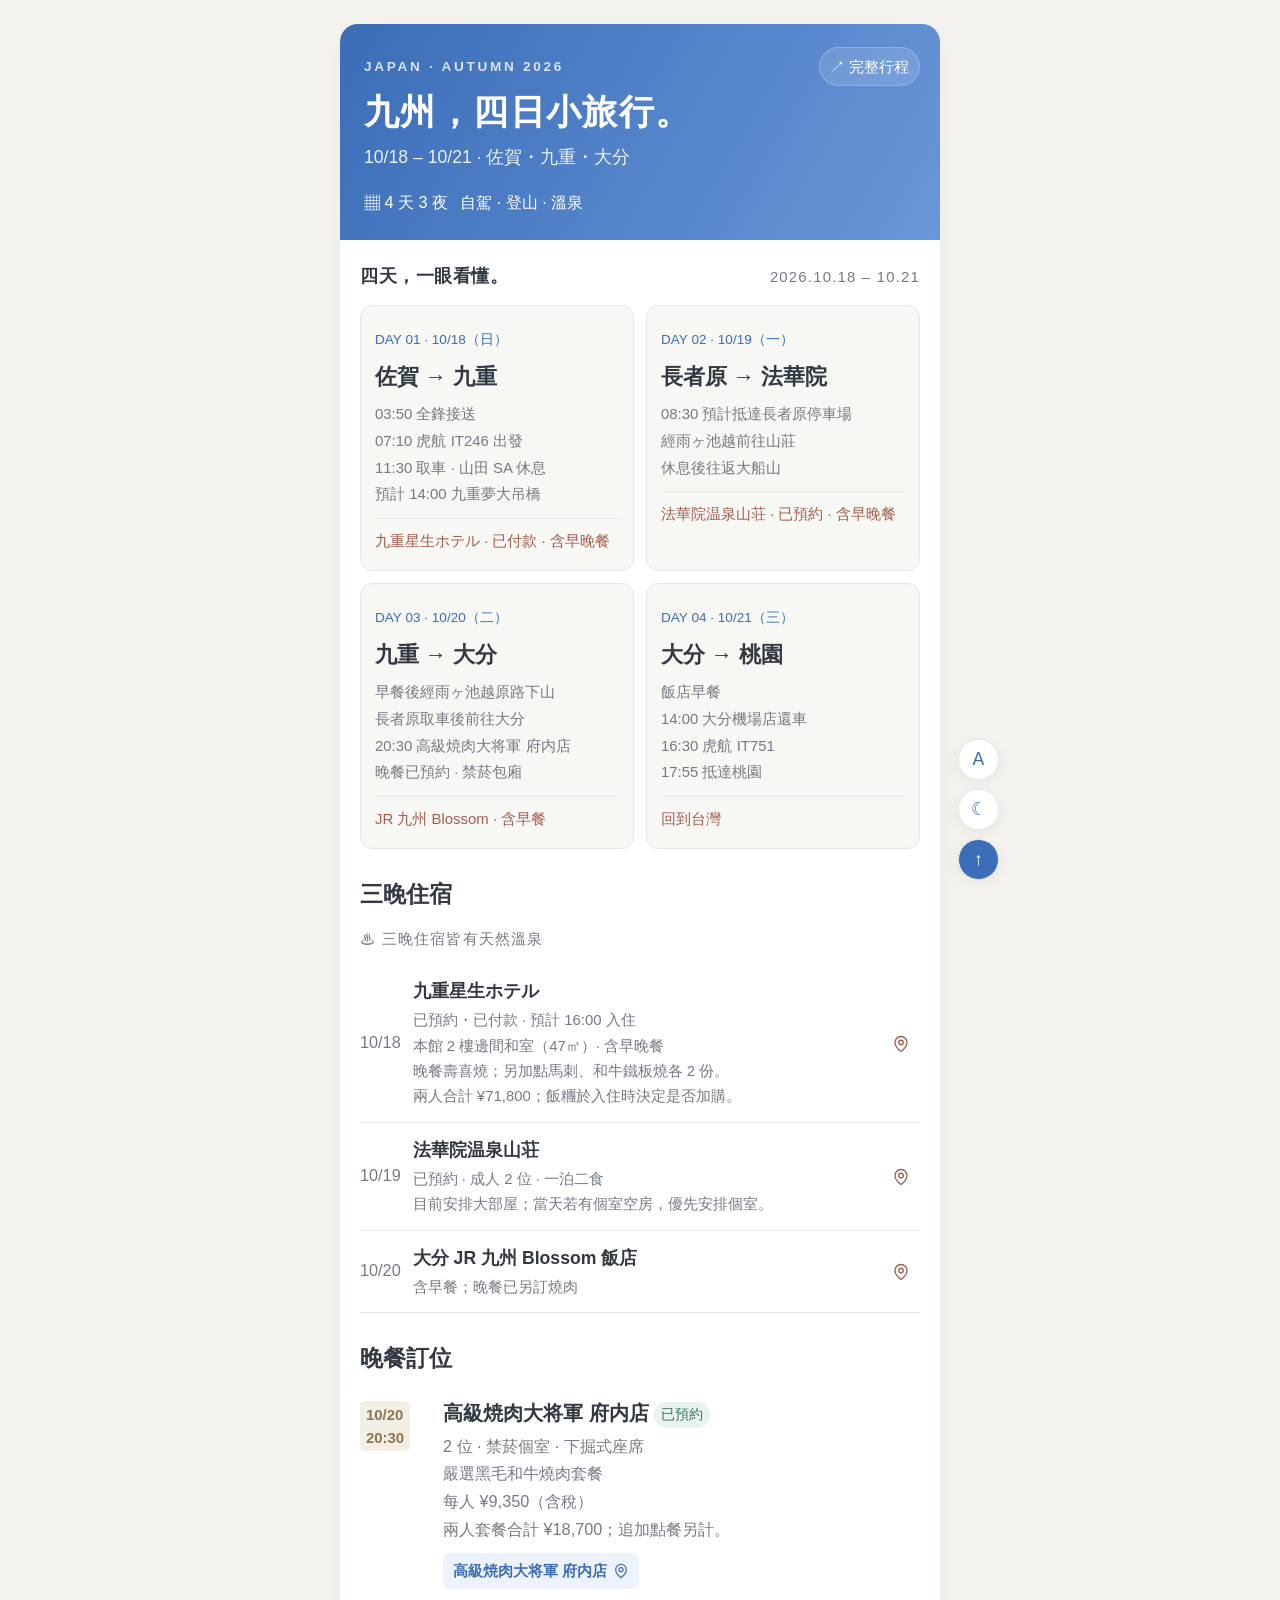
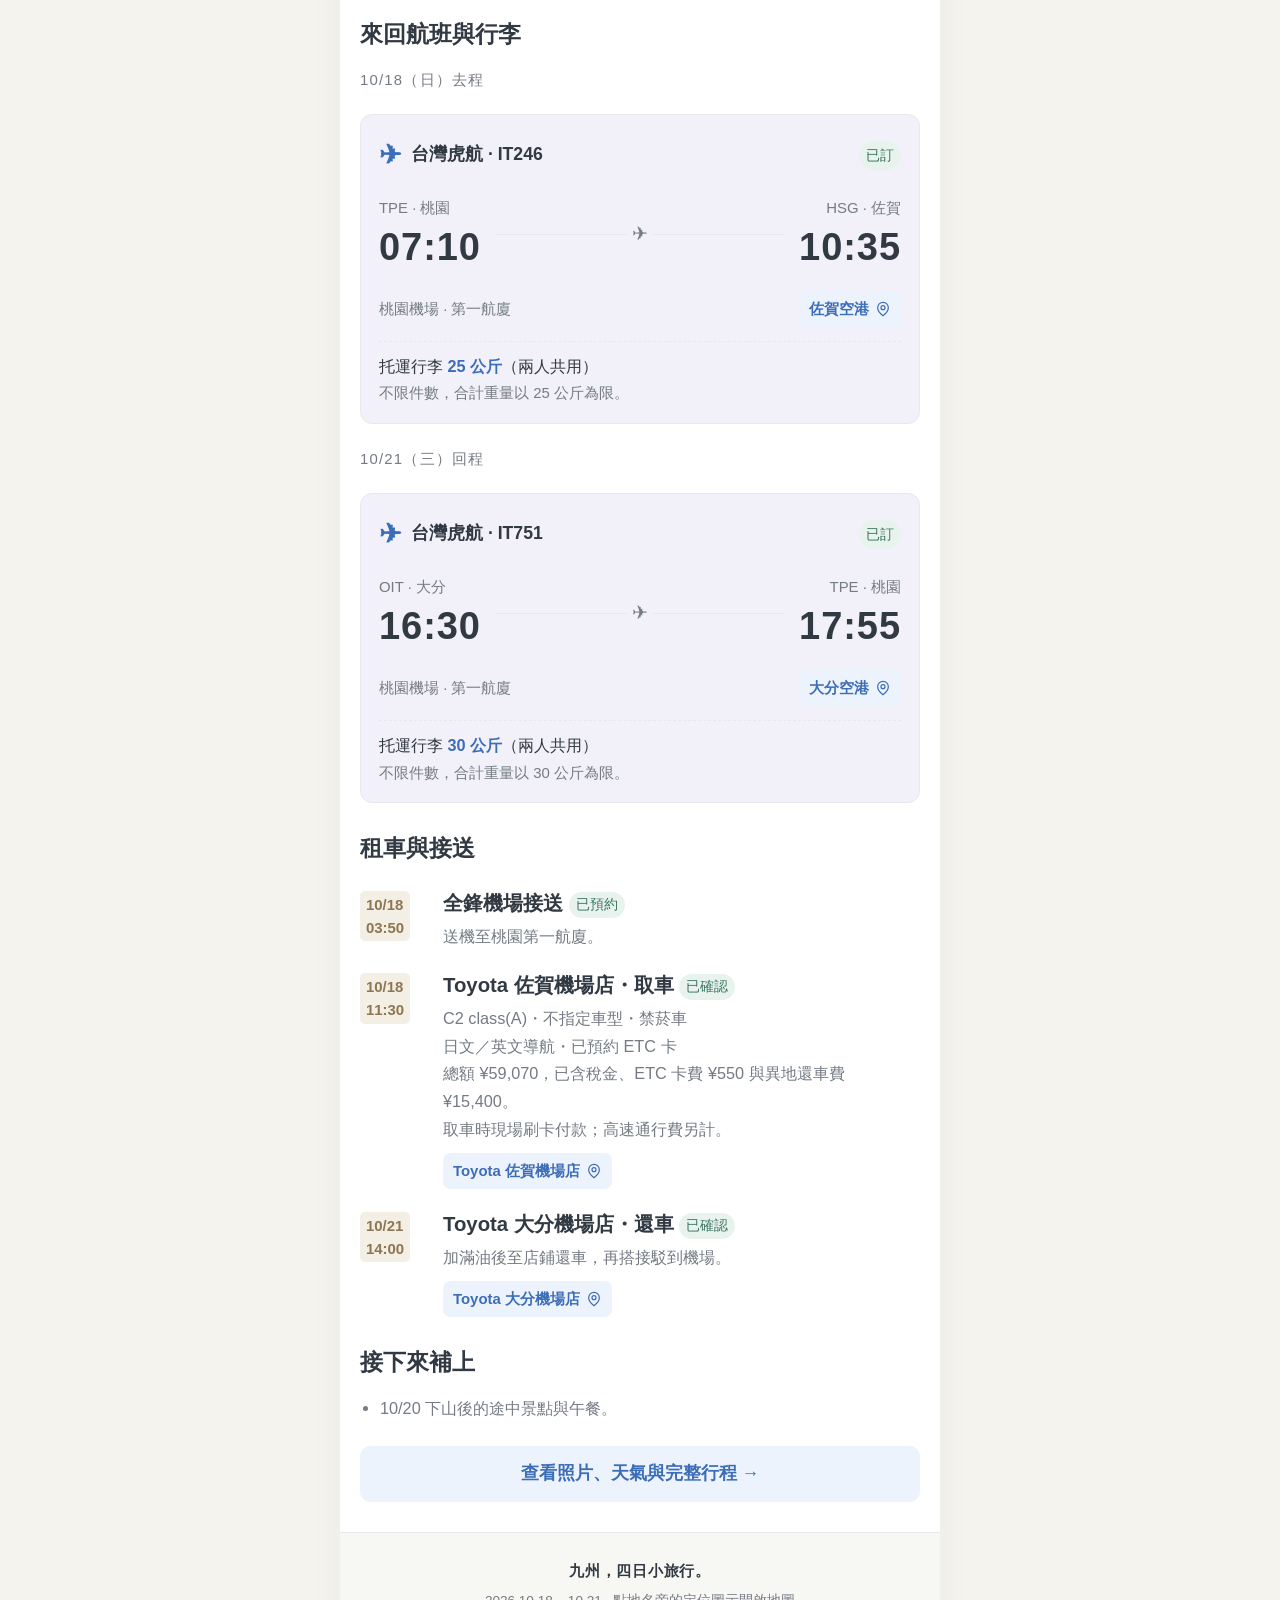
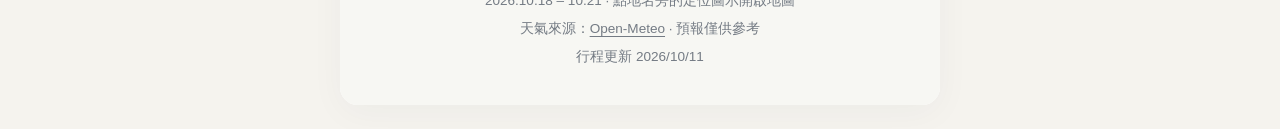
==== summary.html @ 0d5a957a "依 Toyota 預約確認信更新導航、含稅總額及付款資訊" ====
<!doctype html><html lang="zh-Hant"><head><meta charset="utf-8"><meta name="viewport" content="width=device-width,initial-scale=1"><meta name="theme-color" content="#3b6db8"><meta name="description" content="2026 年 10 月 18 至 21 日九州四日行程：佐賀、九重、大分。航班、租車、住宿、照片與每日天氣。"><title>九州四日旅 · 簡易行程表</title><script>try{var t=localStorage.getItem('trip-2026-10-theme');document.documentElement.dataset.theme=t==='dark'?'dark':'light';var s=localStorage.getItem('trip-2026-10-scale');if(['1','1.12','1.24'].includes(s)){document.documentElement.dataset.scale=s;document.documentElement.style.setProperty('--scale',s);}}catch(e){}</script><link rel="stylesheet" href="styles.css?v=20261011-weather-row"></head><body id="top"><div class="container"><header class="hero"><span class="eyebrow">JAPAN · AUTUMN 2026</span><a class="view-link" href="index.html">↗ 完整行程</a><h1>九州，四日小旅行。</h1><p>10/18 – 10/21 · 佐賀・九重・大分</p><div class="hero-meta"><span>▦ 4 天 3 夜</span><span>自駕 · 登山 · 溫泉</span></div></header><main class="summary-content"><div class="section-caption"><strong>四天，一眼看懂。</strong><span>2026.10.18 – 10.21</span></div><div class="summary-grid"><a class="summary-card" href="index.html#day1"><small>DAY 01 · 10/18（日）</small><h2>佐賀 → 九重</h2><p>03:50 全鋒接送<br>07:10 虎航 IT246 出發<br>11:30 取車 · 山田 SA 休息<br>預計 14:00 九重夢大吊橋</p><div class="summary-stay">九重星生ホテル · 已付款 · 含早晚餐</div></a><a class="summary-card" href="index.html#day2"><small>DAY 02 · 10/19（一）</small><h2>長者原 → 法華院</h2><p>08:30 預計抵達長者原停車場<br>經雨ヶ池越前往山莊<br>休息後往返大船山</p><div class="summary-stay">法華院温泉山荘 · 已預約 · 含早晚餐</div></a><a class="summary-card" href="index.html#day3"><small>DAY 03 · 10/20（二）</small><h2>九重 → 大分</h2><p>早餐後經雨ヶ池越原路下山<br>長者原取車後前往大分<br>20:30 高級焼肉大将軍 府内店<br>晚餐已預約 · 禁菸包廂</p><div class="summary-stay">JR 九州 Blossom · 含早餐</div></a><a class="summary-card" href="index.html#day4"><small>DAY 04 · 10/21（三）</small><h2>大分 → 桃園</h2><p>飯店早餐<br>14:00 大分機場店還車<br>16:30 虎航 IT751<br>17:55 抵達桃園</p><div class="summary-stay">回到台灣</div></a></div><h2 class="summary-title">三晚住宿</h2><p class="section-caption">♨ 三晚住宿皆有天然溫泉</p><div class="stay-row"><span class="date">10/18</span><div><h3>九重星生ホテル</h3><p>已預約・已付款 · 預計 16:00 入住<br>本館 2 樓邊間和室（47㎡）· 含早晚餐<br>晚餐壽喜燒；另加點馬刺、和牛鐵板燒各 2 份。<br>兩人合計 ¥71,800；飯糰於入住時決定是否加購。</p></div><a class="stay-pin" href="https://www.google.com/maps/search/?api=1&amp;query=%E4%B9%9D%E9%87%8D%E6%98%9F%E7%94%9F%E3%83%9B%E3%83%86%E3%83%AB%20%E5%A4%A7%E5%88%86%E7%9C%8C%E7%8E%96%E7%8F%A0%E9%83%A1%E4%B9%9D%E9%87%8D%E7%94%BA%E7%94%B0%E9%87%8E230" target="_blank" rel="noopener noreferrer"><span class="sr-only">九重星生ホテル</span><svg viewBox="0 0 24 24" fill="none" stroke="currentColor" stroke-width="1.8" aria-hidden="true"><path d="M20 10c0 6-8 12-8 12S4 16 4 10a8 8 0 1 1 16 0Z"/><circle cx="12" cy="10" r="3"/></svg></a></div><div class="stay-row"><span class="date">10/19</span><div><h3>法華院温泉山荘</h3><p>已預約 · 成人 2 位 · 一泊二食<br>目前安排大部屋；當天若有個室空房，優先安排個室。</p></div><a class="stay-pin" href="https://maps.app.goo.gl/927fi7xS3Q4PLwQB8" target="_blank" rel="noopener noreferrer"><span class="sr-only">法華院温泉山荘</span><svg viewBox="0 0 24 24" fill="none" stroke="currentColor" stroke-width="1.8" aria-hidden="true"><path d="M20 10c0 6-8 12-8 12S4 16 4 10a8 8 0 1 1 16 0Z"/><circle cx="12" cy="10" r="3"/></svg></a></div><div class="stay-row"><span class="date">10/20</span><div><h3>大分 JR 九州 Blossom 飯店</h3><p>含早餐；晚餐已另訂燒肉</p></div><a class="stay-pin" href="https://maps.app.goo.gl/UFtnb4A1TBKKUvmF8" target="_blank" rel="noopener noreferrer"><span class="sr-only">大分 JR 九州 Blossom 飯店</span><svg viewBox="0 0 24 24" fill="none" stroke="currentColor" stroke-width="1.8" aria-hidden="true"><path d="M20 10c0 6-8 12-8 12S4 16 4 10a8 8 0 1 1 16 0Z"/><circle cx="12" cy="10" r="3"/></svg></a></div><h2 class="summary-title">晚餐訂位</h2><div class="spot"><div class="spot-time"><b>10/20<br>20:30</b></div><div class="spot-body"><h3>高級焼肉大将軍 府内店 <span class="status">已預約</span></h3><p>2 位 · 禁菸個室 · 下掘式座席<br>嚴選黑毛和牛燒肉套餐<br>每人 ¥9,350（含稅）<br>兩人套餐合計 ¥18,700；追加點餐另計。</p><div class="links"><a class="map-link" href="https://maps.app.goo.gl/1KdUAj6tiWsqk8AYA" target="_blank" rel="noopener noreferrer">高級焼肉大将軍 府内店<svg viewBox="0 0 24 24" fill="none" stroke="currentColor" stroke-width="1.8" aria-hidden="true"><path d="M20 10c0 6-8 12-8 12S4 16 4 10a8 8 0 1 1 16 0Z"/><circle cx="12" cy="10" r="3"/></svg></a></div></div></div><h2 class="summary-title">來回航班與行李</h2><p class="section-caption">10/18（日）去程</p><article class="flight-card" aria-label="去程航班 IT246"><div class="flight-head"><span class="plane" aria-hidden="true">✈</span><span>台灣虎航 · IT246</span><span class="status">已訂</span></div><div class="flight-route"><div class="flight-end"><small>TPE · 桃園</small><strong>07:10</strong></div><span class="flight-arrow" aria-hidden="true">✈</span><div class="flight-end"><small>HSG · 佐賀</small><strong>10:35</strong></div></div><div class="flight-foot"><span>桃園機場 · 第一航廈</span><a class="map-link" href="https://www.google.com/maps/search/?api=1&amp;query=%E4%BD%90%E8%B3%80%E7%A9%BA%E6%B8%AF" target="_blank" rel="noopener noreferrer">佐賀空港<svg viewBox="0 0 24 24" fill="none" stroke="currentColor" stroke-width="1.8" aria-hidden="true"><path d="M20 10c0 6-8 12-8 12S4 16 4 10a8 8 0 1 1 16 0Z"/><circle cx="12" cy="10" r="3"/></svg></a></div><div class="baggage">托運行李 <strong>25 公斤</strong>（兩人共用）<small>不限件數，合計重量以 25 公斤為限。</small></div></article><p class="section-caption">10/21（三）回程</p><article class="flight-card" aria-label="回程航班 IT751"><div class="flight-head"><span class="plane" aria-hidden="true">✈</span><span>台灣虎航 · IT751</span><span class="status">已訂</span></div><div class="flight-route"><div class="flight-end"><small>OIT · 大分</small><strong>16:30</strong></div><span class="flight-arrow" aria-hidden="true">✈</span><div class="flight-end"><small>TPE · 桃園</small><strong>17:55</strong></div></div><div class="flight-foot"><span>桃園機場 · 第一航廈</span><a class="map-link" href="https://www.google.com/maps/search/?api=1&amp;query=%E5%A4%A7%E5%88%86%E7%A9%BA%E6%B8%AF" target="_blank" rel="noopener noreferrer">大分空港<svg viewBox="0 0 24 24" fill="none" stroke="currentColor" stroke-width="1.8" aria-hidden="true"><path d="M20 10c0 6-8 12-8 12S4 16 4 10a8 8 0 1 1 16 0Z"/><circle cx="12" cy="10" r="3"/></svg></a></div><div class="baggage">托運行李 <strong>30 公斤</strong>（兩人共用）<small>不限件數，合計重量以 30 公斤為限。</small></div></article><h2 class="summary-title">租車與接送</h2><div class="spot"><div class="spot-time"><b>10/18<br>03:50</b></div><div class="spot-body"><h3>全鋒機場接送 <span class="status">已預約</span></h3><p>送機至桃園第一航廈。</p></div></div><div class="spot"><div class="spot-time"><b>10/18<br>11:30</b></div><div class="spot-body"><h3>Toyota 佐賀機場店・取車 <span class="status">已確認</span></h3><p>C2 class(A)・不指定車型・禁菸車<br>日文／英文導航・已預約 ETC 卡<br>總額 ¥59,070，已含稅金、ETC 卡費 ¥550 與異地還車費 ¥15,400。<br>取車時現場刷卡付款；高速通行費另計。</p><div class="links"><a class="map-link" href="https://www.google.com/maps/search/?api=1&amp;query=%E3%83%88%E3%83%A8%E3%82%BF%E3%83%AC%E3%83%B3%E3%82%BF%E3%82%AB%E3%83%BC%20%E4%BD%90%E8%B3%80%E7%A9%BA%E6%B8%AF%E5%BA%97%20%E4%BD%90%E8%B3%80%E5%B8%82%E5%B7%9D%E5%89%AF%E7%94%BA%E5%A4%A7%E5%AD%97%E7%8A%AC%E4%BA%95%E9%81%939476-187" target="_blank" rel="noopener noreferrer">Toyota 佐賀機場店<svg viewBox="0 0 24 24" fill="none" stroke="currentColor" stroke-width="1.8" aria-hidden="true"><path d="M20 10c0 6-8 12-8 12S4 16 4 10a8 8 0 1 1 16 0Z"/><circle cx="12" cy="10" r="3"/></svg></a></div></div></div><div class="spot"><div class="spot-time"><b>10/21<br>14:00</b></div><div class="spot-body"><h3>Toyota 大分機場店・還車 <span class="status">已確認</span></h3><p>加滿油後至店鋪還車，再搭接駁到機場。</p><div class="links"><a class="map-link" href="https://www.google.com/maps/search/?api=1&amp;query=%E3%83%88%E3%83%A8%E3%82%BF%E3%83%AC%E3%83%B3%E3%82%BF%E3%82%AB%E3%83%BC%20%E5%A4%A7%E5%88%86%E7%A9%BA%E6%B8%AF%E5%BA%97%20%E5%9B%BD%E6%9D%B1%E5%B8%82%E5%AE%89%E5%B2%90%E7%94%BA%E4%B8%8B%E5%8E%9F684-1" target="_blank" rel="noopener noreferrer">Toyota 大分機場店<svg viewBox="0 0 24 24" fill="none" stroke="currentColor" stroke-width="1.8" aria-hidden="true"><path d="M20 10c0 6-8 12-8 12S4 16 4 10a8 8 0 1 1 16 0Z"/><circle cx="12" cy="10" r="3"/></svg></a></div></div></div><h2 class="summary-title">接下來補上</h2><ul class="checklist"><li>10/20 下山後的途中景點與午餐。</li></ul><a class="summary-jump" href="index.html">查看照片、天氣與完整行程 →</a></main><footer class="footer"><b>九州，四日小旅行。</b><p>2026.10.18 – 10.21 · 點地名旁的定位圖示開啟地圖</p><p>天氣來源：<a href="https://open-meteo.com/" target="_blank" rel="noopener noreferrer">Open-Meteo</a> · 預報僅供參考</p><p>行程更新 2026/10/11</p></footer></div><div class="float-tools" aria-label="閱讀工具"><button type="button" id="textToggle" aria-label="字體大小">A</button><button type="button" id="themeToggle" aria-label="切換深色模式">☾</button><a href="#top" aria-label="回到頂部">↑</a></div><script src="app.js?v=20261011-close-center" defer></script><script src="weather.js?v=20261010-3h" defer></script></body></html>
---- styles.css ----
:root{color-scheme:light;--page:#f5f3ee;--surface:#fff;--soft:#f7f7f3;--ink:#313943;--muted:#747b84;--line:#e7e8e7;--blue:#3b6db8;--blue-soft:#edf3fc;--salmon:#a35e50;--salmon-soft:#faf0eb;--green:#397363;--green-soft:#e9f3ee;--flight:#f2f1fa;--yellow:#fff8e8;--shadow:0 8px 35px #2436520a;--scale:1;font-size:21.71px}
:root[data-theme=dark]{color-scheme:dark;--page:#0f1419;--surface:#181e26;--soft:#1d2530;--ink:#e8e5de;--muted:#a0a8b3;--line:#303946;--blue:#91b7f0;--blue-soft:#243650;--salmon:#ebad9a;--salmon-soft:#3c2d2c;--green:#9bccb8;--green-soft:#233c35;--flight:#292a40;--yellow:#342e20;--shadow:none}
*{box-sizing:border-box}html{scroll-behavior:smooth;scroll-padding-top:100px}body{margin:0;background:var(--page);color:var(--ink);font-family:-apple-system,BlinkMacSystemFont,"Noto Sans TC","PingFang TC",sans-serif;font-size:calc(19px * var(--scale));line-height:1.7;-webkit-text-size-adjust:100%}button,select{font:inherit}button,a,select{-webkit-tap-highlight-color:transparent}button{cursor:pointer}a{color:var(--blue)}a:focus-visible,button:focus-visible,select:focus-visible,summary:focus-visible{outline:3px solid #e0a955;outline-offset:4px}button{color:inherit}img{display:block;max-width:100%}svg{width:18px;height:18px;flex-shrink:0;vertical-align:middle}h1,h2,h3,p,figure{margin:0}a{text-underline-offset:3px}.container{max-width:600px;margin:24px auto;background:var(--surface);border-radius:18px;overflow:clip;box-shadow:var(--shadow)}
.hero{padding:25px 24px 23px;background:linear-gradient(120deg,#3b6db8,#6997d8);color:white;position:relative}.eyebrow{font-size:13.57px;letter-spacing:.2em;font-weight:700;opacity:.8}.hero h1{text-wrap:balance;font-size:35.28px;letter-spacing:.04em;line-height:1.35;margin:7px 0}.hero p{font-size:calc(17.64px * var(--scale));opacity:.9}.hero-meta{display:flex;align-items:center;gap:12px;margin-top:16px;font-size:16.28px}.hero-meta span{display:flex;gap:5px;align-items:center}.view-link{position:absolute;top:23px;right:20px;display:inline-flex;align-items:center;gap:4px;text-decoration:none;color:white;background:#ffffff22;border:1px solid #ffffff30;border-radius:25px;padding:6px 10px;font-size:14.93px}.view-link:hover{background:#ffffff38}
.calendar{padding:20px 20px 17px}.section-caption{display:flex;align-items:center;justify-content:space-between;gap:10px;font-size:14.93px;letter-spacing:.08em;color:var(--muted);margin-bottom:13px}.section-caption strong{color:var(--ink);font-size:17.64px;letter-spacing:.03em}.week,.calendar-grid{display:grid;grid-template-columns:repeat(7,minmax(0,1fr));gap:5px}.week span{text-align:center;font-size:14.93px;color:var(--muted);padding-bottom:7px}.week span:first-child{color:var(--salmon)}.cal-day{display:flex;flex-direction:column;justify-content:center;align-items:center;border-radius:9px;min-height:70px;color:white;text-decoration:none;line-height:1.4;position:relative}.cal-day b{font-size:28.5px}.cal-day small{font-size:13.57px;font-weight:500}.cal-day:nth-child(1){background:linear-gradient(135deg,#5689c6 50%,#658874 50%)}.cal-day:nth-child(2){background:#658874}.cal-day:nth-child(3){background:linear-gradient(135deg,#658874 50%,#ac7a67 50%)}.cal-day:nth-child(4){background:linear-gradient(135deg,#ac7a67 50%,#5689c6 50%)}.cal-empty{display:grid;place-items:center;background:var(--soft);border-radius:9px;color:var(--muted);font-size:16.28px}.calendar-note{font-size:13.57px;color:var(--muted);margin-top:8px;text-align:right}
.route-overview{margin:0 20px 25px;padding:16px 17px;background:var(--soft);border:1px solid var(--line);border-radius:12px}.route-label{display:flex;justify-content:space-between;font-size:12.21px;letter-spacing:.15em;color:var(--muted);margin-bottom:11px}.route-stops{display:flex;justify-content:space-between;align-items:center;gap:5px}.route-stops div{text-align:center;flex:1}.route-stops b{display:block;font-size:17.64px}.route-stops small{font-size:13.57px;color:var(--muted)}.route-stops>span{color:var(--muted);font-size:16.28px}.day{padding:0 20px 26px;position:relative;border-top:1px solid var(--line)}.day-header{display:flex;align-items:center;gap:10px;padding:17px 0 15px;position:sticky;top:0;z-index:10;background:var(--surface);border-bottom:1px solid var(--line);margin-bottom:17px}.day-num{width:64px;min-height:55px;flex-shrink:0;border-radius:11px;background:var(--blue-soft);color:var(--blue);text-align:center;padding:6px 1px}.day-num strong{display:block;font-size:24.43px;line-height:1.25}.day-num small{font-size:14.93px}.day-title{flex:1;min-width:0}.day-title h2{font-size:calc(23.07px * var(--scale));line-height:1.4;letter-spacing:.02em}.day-title .sub{font-size:calc(14.93px * var(--scale));color:var(--muted);margin-top:2px}.d-tag{font-size:12.21px;letter-spacing:.08em;color:var(--blue);font-weight:700;margin-bottom:2px}.weather-mini{font-size:13.57px;color:var(--blue);border:1px solid var(--line);border-radius:9px;background:var(--soft);padding:6px 7px;text-align:center;max-width:106px;text-decoration:none;line-height:1.5;flex-shrink:0}.weather-mini span{display:block}.weather-mini strong{font-size:16.28px}.day-header.is-stuck{padding-block:9px;box-shadow:0 8px 12px -12px #0005}.day-header.is-stuck .sub{display:none}.day-header.is-stuck .day-num{min-height:44px;padding:3px 0}.day-header.is-stuck .day-num strong{font-size:21.71px}
.weather-details{border:1px solid var(--line);border-radius:11px;margin-bottom:22px;background:var(--soft);scroll-margin-top:100px}.weather-details summary{cursor:pointer;padding:10px 12px;font-size:14.93px;color:var(--muted);list-style:none;display:flex;justify-content:space-between;align-items:center}.weather-details summary::-webkit-details-marker{display:none}.weather-details summary:after{content:'＋';font-size:19px}.weather-details[open] summary:after{content:'−'}.weather-panel{padding:0 12px 12px}.weather-top{display:flex;align-items:center;justify-content:space-between;gap:8px;flex-wrap:wrap}.weather-location{border:1px solid var(--line);background:var(--surface);color:var(--ink);border-radius:6px;padding:4px 5px;font-size:14.93px;max-width:55%}.weather-main{font-size:16.28px;font-weight:600;color:var(--blue)}.rain-grid{display:grid;grid-template-columns:repeat(8,minmax(36px,1fr));gap:3px;margin-top:8px;overflow-x:auto;overscroll-behavior-x:contain}.rain-grid[hidden]{display:none}.rain-cell{text-align:center;padding:5px 2px;background:var(--surface);border-radius:5px;line-height:1.5;white-space:nowrap;font-variant-numeric:tabular-nums}.rain-cell small{display:block;font-size:11px;color:var(--muted)}.rain-cell strong{display:block;font-size:14px;color:var(--blue)}.rain-cell.mid strong{color:#b28025}.rain-cell.high strong{color:#c56551}.weather-foot{display:flex;align-items:center;justify-content:space-between;gap:5px;margin-top:7px}.weather-updated{font-size:12.21px;color:var(--muted)}.weather-refresh{border:0;background:transparent;color:var(--blue);font-size:13.57px;min-height:30px;padding:2px 3px}.weather-refresh:disabled{opacity:.5;cursor:wait}.weather-hint{font-size:12px;color:var(--muted);margin-top:3px}
.spot{display:grid;grid-template-columns:72px minmax(0,1fr);gap:11px;margin:20px 0}.spot-time{color:var(--muted);font-size:calc(14.93px * var(--scale));line-height:1.55;padding-top:3px}.spot-time b{display:inline-block;color:#8e7652;background:#f4efe4;border-radius:5px;padding:2px 6px;font-weight:600;white-space:nowrap}[data-theme=dark] .spot-time b{background:#383225;color:#d9c59e}.spot-body h3{font-size:calc(20.35px * var(--scale));line-height:1.5}.spot-body p{font-size:calc(16.28px * var(--scale));color:var(--muted);margin-top:4px}.status{font-size:13.57px;font-weight:500;background:var(--green-soft);color:var(--green);padding:3px 7px;border-radius:20px;white-space:nowrap;display:inline-block;vertical-align:middle}.links{display:flex;flex-wrap:wrap;gap:7px;margin-top:10px}.map-link,.soft-link{display:inline-flex;align-items:center;justify-content:center;gap:6px;min-height:36px;max-width:100%;padding:6px 10px;border-radius:7px;background:var(--blue-soft);color:var(--blue);font-size:calc(14.93px * var(--scale));font-weight:600;text-decoration:none;line-height:1.6}.map-link svg{width:16px;height:16px}.map-link.stay-link{background:var(--salmon-soft);color:var(--salmon)}.soft-link{font-weight:400;background:var(--soft);border:1px solid var(--line)}.tip{padding:12px 13px;margin:15px 0;border-left:3px solid #d5b56e;background:var(--yellow);border-radius:0 9px 9px 0;font-size:calc(16.28px * var(--scale));color:var(--muted)}.tip strong{display:block;color:var(--ink);font-size:16.28px;margin-bottom:3px}.rental-details{margin-top:9px;font-size:calc(16.28px * var(--scale));color:var(--muted)}.rental-details summary{color:var(--blue);cursor:pointer;padding-block:4px}.rental-details p{margin-top:7px}
.flight-card{margin:22px 0;padding:17px 18px;background:var(--flight);border:1px solid var(--line);border-radius:12px}.flight-head{display:flex;align-items:center;gap:9px;font-size:17.64px;font-weight:600}.flight-head .plane{font-size:27.14px;color:var(--blue)}.flight-head .status{margin-left:auto}.flight-route{display:flex;align-items:center;justify-content:space-between;gap:8px;margin:17px 0}.flight-end small{display:block;font-size:14.93px;color:var(--muted)}.flight-end strong{font-size:38px;line-height:1.4;letter-spacing:.025em;font-variant-numeric:tabular-nums}.flight-end:last-child{text-align:right}.flight-arrow{color:var(--muted);flex:1;display:flex;align-items:center;gap:5px;margin-inline:6px}.flight-arrow:before,.flight-arrow:after{content:'';height:1px;background:var(--line);flex:1}.flight-foot{display:flex;flex-wrap:wrap;align-items:center;justify-content:space-between;gap:8px;font-size:14.93px;color:var(--muted)}.baggage{margin-top:14px;padding-top:11px;border-top:1px dashed var(--line);font-size:calc(16.28px * var(--scale))}.baggage small{font-size:calc(14.93px * var(--scale));color:var(--muted);display:block}.baggage strong{color:var(--blue)}
.feature{border:1px solid var(--line);border-radius:13px;overflow:hidden;margin:24px 0;background:var(--surface)}.photo-area{position:relative;background:var(--soft)}.photo-grid{display:grid;gap:3px;aspect-ratio:1.42}.photo-grid.three{grid-template-columns:1.5fr 1fr;grid-template-rows:1fr 1fr}.photo-grid.three .photo:first-child{grid-row:span 2}.photo-grid.two{grid-template-columns:1.15fr 1fr}.photo-grid.four{grid-template-columns:repeat(2,1fr);grid-template-rows:1fr 1fr;aspect-ratio:1.25}.photo{display:block;border:0;padding:0;background:var(--soft);overflow:hidden;position:relative;min-width:0;min-height:0}.photo img{width:100%;height:100%;object-fit:cover;transition:transform .4s}.photo:hover img{transform:scale(1.035)}.photo-badge{position:absolute;top:13px;left:13px;background:#ffffffef;color:#404b50;border-radius:5px;padding:5px 8px;font-size:13.57px;font-weight:600;pointer-events:none;box-shadow:0 2px 12px #0001}.photo-badge.right{left:auto;right:13px;background:#365d50e8;color:white}.photo-hint{position:absolute;right:9px;bottom:9px;color:white;text-shadow:0 1px 5px #000;background:#0005;border-radius:5px;font-size:12.21px;padding:3px 6px;pointer-events:none}.feature-body{padding:18px}.kicker{font-size:12.21px;letter-spacing:.18em;color:var(--salmon);font-weight:700}.feature h3{font-family:Georgia,"Noto Serif TC","Songti TC",serif;font-size:calc(31.21px * var(--scale));line-height:1.45;letter-spacing:.035em;margin-top:4px}.feature p{font-size:calc(16.28px * var(--scale));color:var(--muted);margin-top:7px}.stay-dates{font-size:14.93px;color:var(--muted);margin-top:8px}.meal-tag{display:inline-block;font-size:14.93px;padding:3px 8px;background:var(--salmon-soft);color:var(--salmon);border-radius:5px;margin-top:10px}.feature .credit{font-size:12.21px;color:var(--muted);margin-top:13px;line-height:1.65}.credit a{color:inherit}.carousel-track{display:flex;overflow-x:auto;scroll-snap-type:x mandatory;scrollbar-width:none;aspect-ratio:1.6}.carousel-track::-webkit-scrollbar{display:none}.carousel-slide{flex:0 0 100%;scroll-snap-align:start;position:relative}.carousel-slide .photo{width:100%;height:100%}.carousel-caption{position:absolute;bottom:12px;left:13px;right:90px;font-size:13.57px;color:white;text-shadow:0 1px 7px #000;pointer-events:none}.carousel-controls{display:flex;align-items:center;justify-content:space-between;padding:8px 12px;background:var(--soft);font-size:12.21px;color:var(--muted)}.carousel-dots{display:flex;gap:1px}.carousel-dot{width:24px;height:23px;display:grid;place-items:center;background:none;border:0;padding:0}.carousel-dot:after{content:'';width:5px;height:5px;border-radius:50%;background:var(--muted);opacity:.3}.carousel-dot[aria-pressed=true]:after{opacity:1;background:var(--blue);width:14px;border-radius:6px}.carousel-step{border:0;background:transparent;color:var(--blue);width:28px;height:25px;padding:0;font-size:23.07px}.carousel-nav{display:flex;align-items:center;gap:5px}
.footer{text-align:center;padding:25px 22px 32px;background:var(--soft);color:var(--muted);font-size:14.93px;border-top:1px solid var(--line)}.footer b{color:var(--ink);letter-spacing:.05em}.footer p{margin:5px 0;font-size:13.57px}.footer a{color:var(--muted)}.float-tools{position:fixed;bottom:20px;right:max(14px,calc((100vw - 600px)/2 - 59px));display:flex;flex-direction:column;gap:9px;z-index:20}.float-tools button,.float-tools a{width:41px;height:41px;border-radius:50%;border:1px solid var(--line);background:var(--surface);box-shadow:0 3px 16px #0001;color:var(--blue);display:grid;place-items:center;text-decoration:none;font-size:17.64px}.float-tools a{background:var(--blue);color:var(--surface)}.lightbox{border:0;background:#10151af7;color:white;max-width:100vw;max-height:100dvh;width:100vw;height:100dvh;margin:0;padding:60px 16px 70px}.lightbox::backdrop{background:#10151aee}.lightbox[open]{display:flex;flex-direction:column;align-items:center;justify-content:center}.lightbox img{max-height:calc(100dvh - 160px);max-width:min(1100px,100%);object-fit:contain;min-height:0}.lightbox-caption{margin-top:13px;font-size:16.28px;text-align:center;color:#eee}.lightbox-close{position:absolute;top:15px;right:17px;background:#ffffff18;border:0;color:white;font-size:35.28px;width:43px;height:43px;border-radius:50%}.lightbox-nav{display:flex;align-items:center;justify-content:center;gap:30px;margin-top:12px;font-size:16.28px}.lightbox-nav button{border:1px solid #ffffff40;background:#ffffff15;color:white;border-radius:25px;width:43px;height:32px}.summary-content{padding:22px 20px 30px}.summary-grid{display:grid;grid-template-columns:repeat(2,minmax(0,1fr));gap:12px}.summary-card{padding:16px 14px;border:1px solid var(--line);background:var(--soft);border-radius:12px;color:var(--ink);text-decoration:none}.summary-card small{font-size:13.57px;color:var(--blue)}.summary-card h2{font-size:21.71px;margin:5px 0}.summary-card p{font-size:14.93px;color:var(--muted);line-height:1.8}.summary-card .summary-stay{border-top:1px solid var(--line);margin-top:10px;padding-top:9px;color:var(--salmon);font-size:14.93px}.summary-title{font-size:23.07px;margin:26px 0 12px}.stay-row{display:flex;gap:12px;align-items:center;padding:13px 0;border-bottom:1px solid var(--line)}.stay-row .date{font-size:16.28px;color:var(--muted);flex-shrink:0}.stay-row div{flex:1;min-width:0}.stay-row h3{font-size:17.64px}.stay-row p{font-size:14.93px;color:var(--muted)}.stay-row>a{padding:10px;color:var(--salmon)}.checklist{padding-left:20px;margin:7px 0;color:var(--muted);font-size:16.28px}.checklist li{margin:7px 0}.summary-jump{display:block;text-align:center;padding:13px;background:var(--blue-soft);border-radius:10px;text-decoration:none;margin-top:24px;font-weight:600;font-size:17.64px}
.sr-only{position:absolute;width:1px;height:1px;padding:0;margin:-1px;overflow:hidden;clip:rect(0,0,0,0);white-space:nowrap;border:0}.weather-main>span+span{margin-left:4px}.cal-day small{text-align:center}.summary-card h2{font-size:calc(21.71px * var(--scale))}.summary-card p,.summary-card .summary-stay,.stay-row p{font-size:calc(14.93px * var(--scale))}.stay-row h3{font-size:calc(17.64px * var(--scale))}.summary-title{font-size:calc(23.07px * var(--scale))}.checklist{font-size:calc(16.28px * var(--scale))}
.cal-day{height:clamp(66px,12vw,80px);min-height:0;display:block;text-align:center}.cal-day b{position:absolute;inset:0;display:grid;place-items:center;line-height:1;font-size:29.85px}.cal-from,.cal-to{position:absolute;z-index:1;font-size:13.57px;line-height:1.15;font-weight:500;white-space:nowrap}.cal-from{left:5px;top:5px}.cal-to{right:5px;bottom:5px}
.route-map{margin:0 20px 25px;padding:15px 12px 12px;border:1px solid var(--line);border-radius:12px;background:var(--soft)}.route-map-head{display:flex;justify-content:space-between;gap:8px;color:var(--muted);font-size:12.21px;font-weight:600;letter-spacing:.13em;margin-bottom:11px}.kyushu-map{position:relative;aspect-ratio:1610/1156;border-radius:7px;overflow:hidden;background:#b1bac1}.kyushu-map>img{width:100%;height:100%;object-fit:contain}.kyushu-overlay{position:absolute;inset:0;width:100%;height:100%;overflow:visible;font-family:-apple-system,BlinkMacSystemFont,"Noto Sans TC",sans-serif}.map-line-under{fill:none;stroke:#482a20;stroke-width:18;stroke-linecap:round;stroke-linejoin:round;opacity:.7}.map-line{fill:none;stroke:#fff2d7;stroke-width:8;stroke-linecap:round;stroke-linejoin:round}.map-later{stroke-dasharray:18 12}.map-direction{fill:none;stroke:#fff2d7;stroke-width:7}.map-node{fill:#402c27;stroke:#fff2d7;stroke-width:6}.map-ring{fill:#fff2d71c;stroke:#fff2d7;stroke-width:4}.map-hit{fill:transparent}.map-leader{fill:none;stroke:#fff2d7;stroke-width:4;stroke-linecap:round}.map-place{font-size:66.49px;font-weight:700;fill:#fffaf0;paint-order:stroke;stroke:#483a33;stroke-width:8;stroke-linejoin:round}.map-day{font-size:44.78px;font-weight:500;fill:#fff2d7;paint-order:stroke;stroke:#483a33;stroke-width:6;stroke-linejoin:round}.kyushu-overlay a:hover .map-node,.kyushu-overlay a:focus-visible .map-node{fill:#c48139}.route-map-note{display:flex;justify-content:space-between;gap:8px;align-items:center;margin-top:7px;font-size:13.57px;color:var(--muted)}.map-expand{font-size:13.57px;text-decoration:none;color:var(--blue);padding:4px 5px}.route-mountain-stops{border-top:1px solid var(--line);margin-top:9px;padding-top:10px;scroll-margin-top:95px}.mountain-caption{font-size:13.57px;font-weight:600;color:var(--muted)}.route-mountain-stops .links{margin-top:7px;gap:6px}.route-mountain-stops .map-link{font-size:13.57px;padding:5px 7px;min-height:31px}.route-map-dialog{width:min(1500px,97vw);height:auto;max-width:97vw;max-height:94dvh;margin:auto;padding:45px 13px 13px;background:var(--surface);border:1px solid var(--line);border-radius:12px;color:var(--ink)}.route-map-dialog::backdrop{background:#0f1419d9}.route-map-dialog .map-dialog-scroll{overflow:auto}.route-map-dialog .kyushu-map{min-width:680px}.route-map-dialog .lightbox-close{top:4px;right:8px;color:var(--ink);font-size:32.57px;width:36px;height:36px;background:var(--soft)}.route-map-dialog>p{position:absolute;top:12px;left:15px;font-size:14.93px;color:var(--muted)}[data-theme=dark] .kyushu-map>img{filter:brightness(.8) saturate(.9)}
.route-map-dialog{height:fit-content}.map-dialog-scroll{max-height:calc(94dvh - 64px)}
@media(max-width:620px){.route-map{margin-inline:17px;padding:13px 9px 10px}.cal-from,.cal-to{font-size:12.21px}.cal-from{top:5px;left:4px}.cal-to{bottom:5px;right:4px}.cal-day b{font-size:28.5px}.route-map-head{font-size:10.86px;letter-spacing:.08em}}
@media(max-width:380px){.cal-day{height:63px}.cal-day b{font-size:25.78px}.cal-from,.cal-to{font-size:10.86px;letter-spacing:-.2px}.route-map{margin-inline:14px}}
@media(max-width:700px){.float-tools{right:12px;bottom:16px}.float-tools button,.float-tools a{width:36px;height:36px;opacity:.93}}
@media(max-width:620px){.container{margin:0;border-radius:0;box-shadow:none}.hero{padding:24px 20px 22px}.hero h1{font-size:33.92px}.hero .view-link{top:23px;right:17px}.day{padding-inline:17px}.calendar{padding-inline:17px}.route-overview{margin-inline:17px}.footer{padding-bottom:65px}.day-title h2{font-size:calc(21.71px * var(--scale))}.day-header{gap:8px}.weather-mini{font-size:12.21px;max-width:93px}.feature-body{padding:16px}.weather-location{max-width:52%}}
@media(max-width:380px){.hero h1{font-size:31.21px}.view-link{font-size:13.57px;padding-inline:8px}.calendar,.summary-content{padding-inline:14px}.day{padding-inline:14px}.day-title h2{font-size:calc(19px * var(--scale))}.day-num{width:44px}.weather-mini{max-width:85px;padding-inline:5px}.spot{grid-template-columns:51px minmax(0,1fr);gap:8px}.flight-card{padding:15px}.cal-day{min-height:61px}.cal-day b{font-size:25.78px}.cal-day small{font-size:12.21px}.summary-grid{gap:8px}.summary-card{padding:13px 10px}}
@media(prefers-reduced-motion:reduce){html{scroll-behavior:auto}*,*:before,*:after{transition:none!important;scroll-behavior:auto!important}}
@media(max-width:420px){.hero{display:flex;flex-wrap:wrap;align-items:center;justify-content:space-between;gap:0 8px}.hero .view-link{position:static;margin-bottom:8px;flex-shrink:0}.hero .eyebrow{margin-bottom:8px;font-size:12.65px;letter-spacing:.12em}.hero h1,.hero>p,.hero-meta{flex-basis:100%}.hero h1{margin-top:0}.cal-day{height:74px}.summary-grid{grid-template-columns:1fr}.summary-card{padding:17px}.carousel-controls{flex-wrap:wrap;gap:4px 8px}.carousel-controls>span:first-child{flex-basis:100%}.day-num{width:56px}.spot{grid-template-columns:62px minmax(0,1fr)}}
@media(max-width:360px){.weather-mini{max-width:84px}.day-header{gap:7px}.cal-from{left:3px}.cal-to{right:3px}}
@media(max-width:620px){.hero{display:flex;flex-wrap:wrap;align-items:center;justify-content:space-between;gap:0 8px}.hero .view-link{position:static;margin-bottom:8px;flex-shrink:0}.hero .eyebrow{margin-bottom:8px}.hero h1,.hero>p,.hero-meta{flex-basis:100%}.hero h1{margin-top:0}.section-caption{flex-wrap:wrap}.day-num{width:64px}.spot{grid-template-columns:72px minmax(0,1fr)}}
@media(max-width:420px){.cal-day{height:82px}.day-header{display:grid;grid-template-columns:64px minmax(0,1fr);column-gap:10px;row-gap:5px}.day-num{grid-row:1 / span 2;align-self:start}.day-title,.weather-mini{grid-column:2}.weather-mini{justify-self:start;text-align:left;max-width:100%}.weather-mini span{display:inline}.weather-mini span+span:before{content:' · '}.route-map-head{flex-wrap:wrap}.hero .eyebrow{letter-spacing:.06em}}
@media(max-width:360px){.cal-from{left:1px}.cal-to{right:1px}.flight-route{gap:4px}.flight-arrow{margin-inline:0;min-width:16px}.flight-arrow:before,.flight-arrow:after{display:none}}
@media print{.float-tools,.view-link,.weather-details,.weather-mini,.carousel-controls{display:none}.container{max-width:none;margin:0;box-shadow:none}.day-header{position:static}.feature,.flight-card{break-inside:avoid}.photo-grid{max-height:280px}.day{break-before:page}body{background:white}}

.photo-badge.right.onsen-badge{display:inline-flex;align-items:center;gap:6px;background:#d94b12;color:#fff;padding:6px 10px;font-size:calc(14px * var(--scale));font-weight:700;line-height:1.3;box-shadow:0 2px 8px #0002}.onsen-symbol{font-family:Arial,"Hiragino Sans",sans-serif;font-size:1.4em;line-height:1;font-weight:400}

/* Hosshou: large onsen photo on the left, three photos stacked on the right. */
.photo-grid.one-three{grid-template-columns:minmax(0,2fr) minmax(0,1fr);grid-template-rows:repeat(3,minmax(0,1fr));aspect-ratio:1.6}.photo-grid.one-three .photo:first-child{grid-column:1;grid-row:1 / 4}.photo-grid.one-three .photo:not(:first-child){grid-column:2}

.lightbox-close{display:grid;place-items:center;padding:0;line-height:1}.lightbox-close svg{display:block;width:24px;height:24px;pointer-events:none}
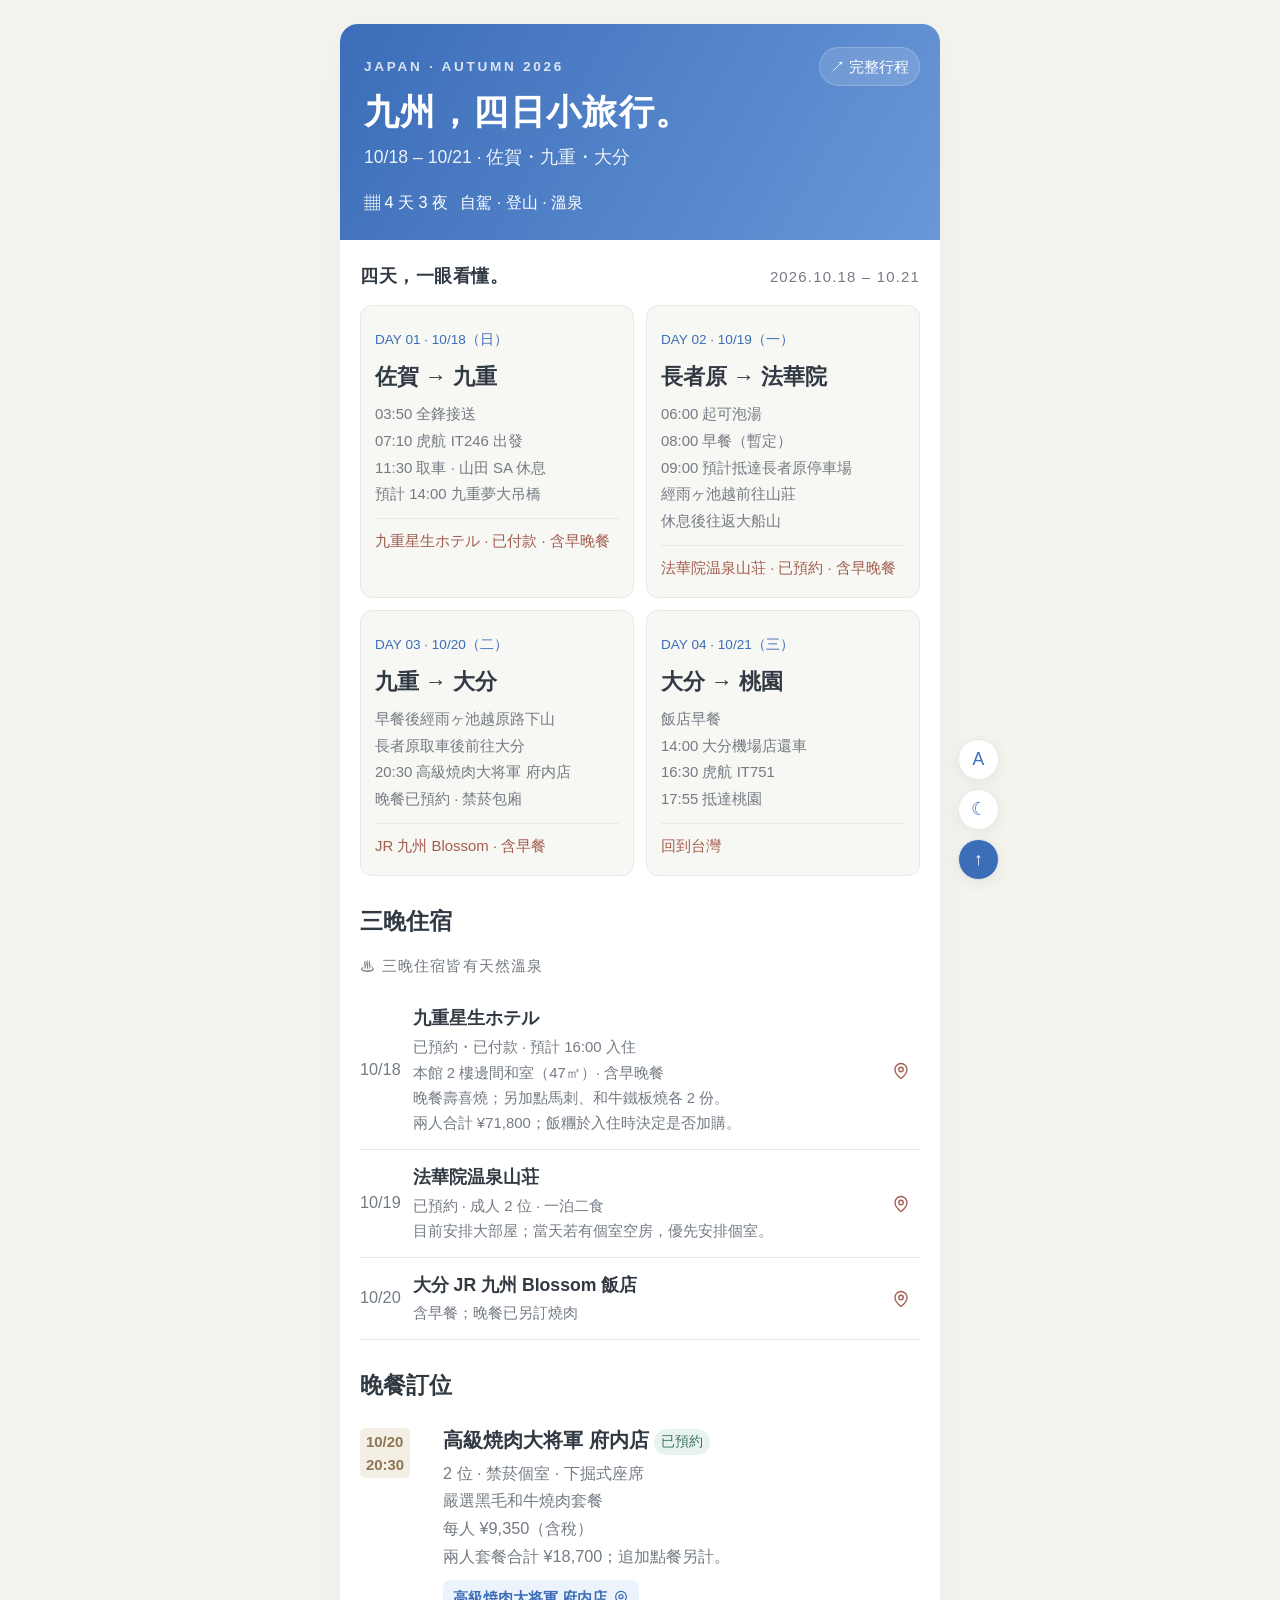
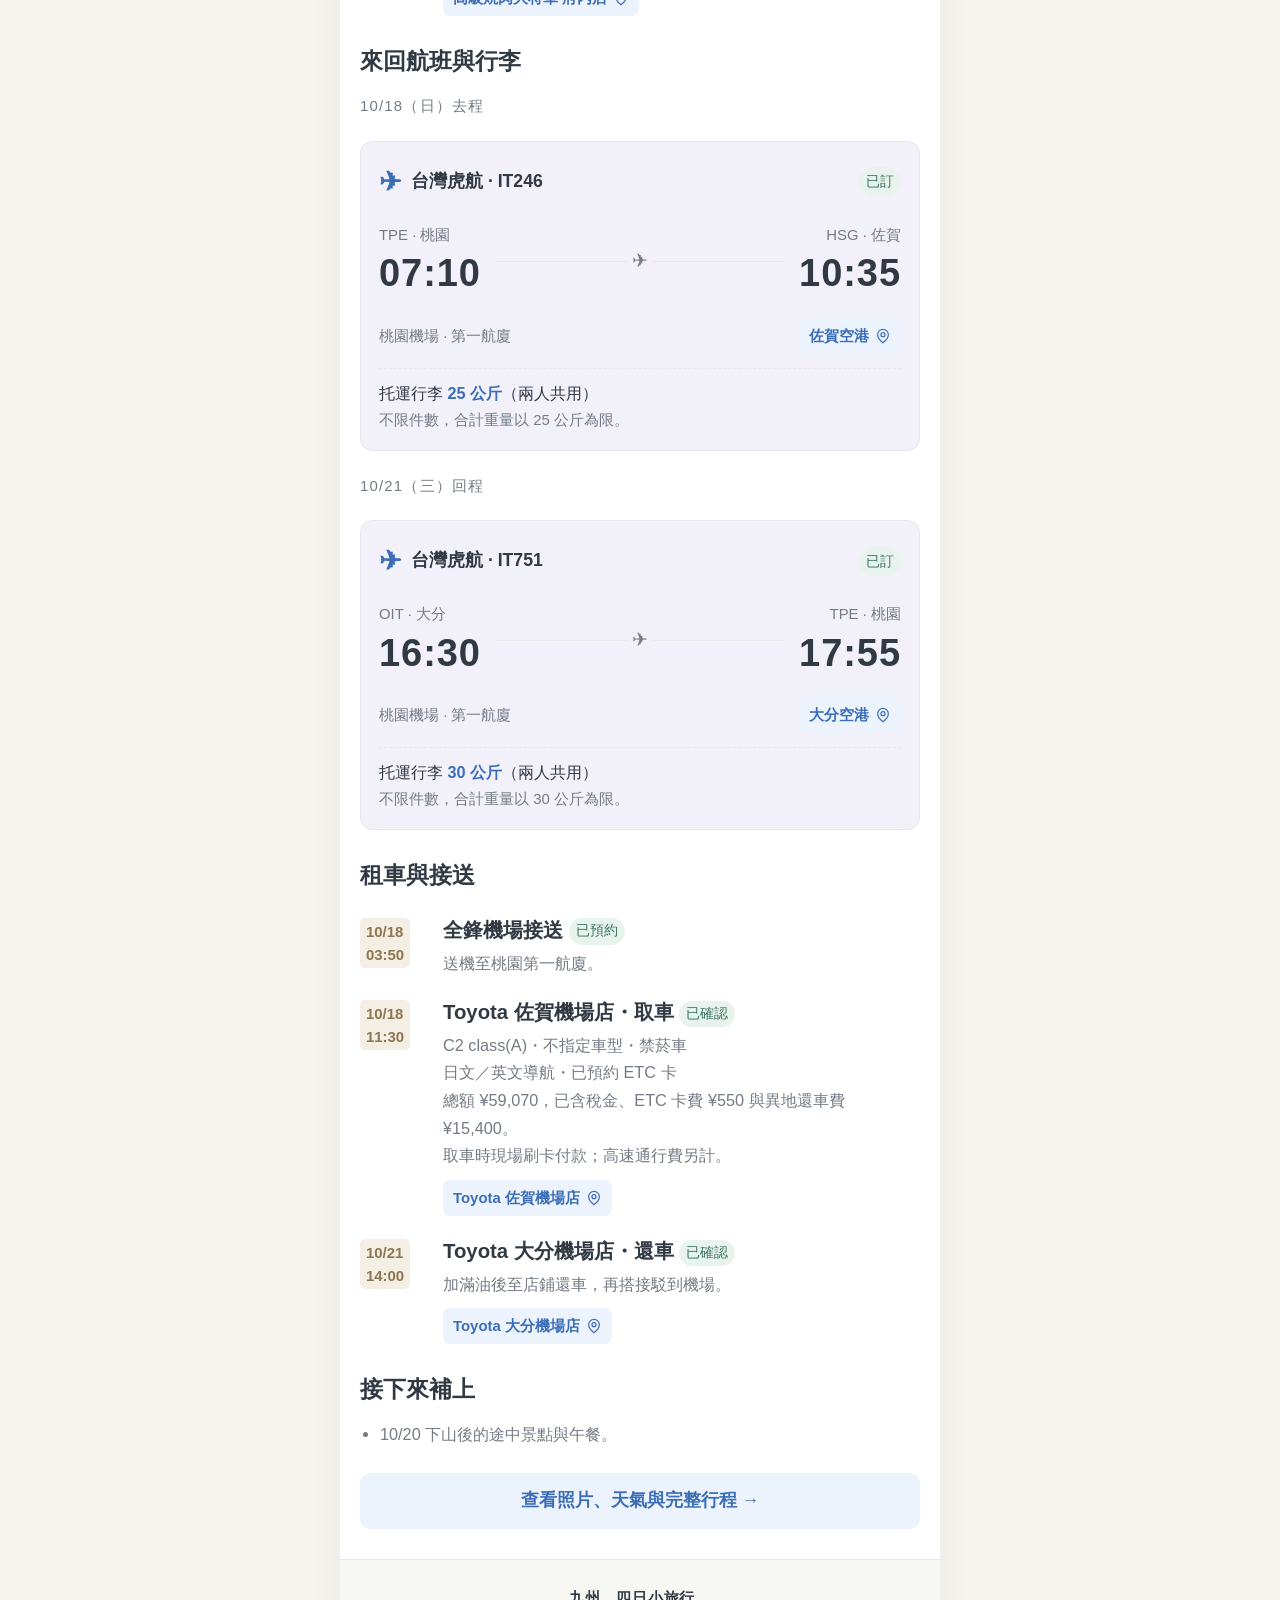
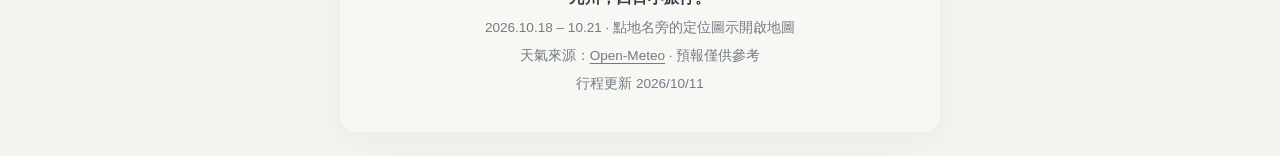
==== commit 27e32b74: "調整 10/19 晨間泡湯、暫定早餐及長者原抵達時間" ====
--- a/summary.html
+++ b/summary.html
@@ -1 +1 @@
-<!doctype html><html lang="zh-Hant"><head><meta charset="utf-8"><meta name="viewport" content="width=device-width,initial-scale=1"><meta name="theme-color" content="#3b6db8"><meta name="description" content="2026 年 10 月 18 至 21 日九州四日行程：佐賀、九重、大分。航班、租車、住宿、照片與每日天氣。"><title>九州四日旅 · 簡易行程表</title><script>try{var t=localStorage.getItem('trip-2026-10-theme');document.documentElement.dataset.theme=t==='dark'?'dark':'light';var s=localStorage.getItem('trip-2026-10-scale');if(['1','1.12','1.24'].includes(s)){document.documentElement.dataset.scale=s;document.documentElement.style.setProperty('--scale',s);}}catch(e){}</script><link rel="stylesheet" href="styles.css?v=20261011-weather-row"></head><body id="top"><div class="container"><header class="hero"><span class="eyebrow">JAPAN · AUTUMN 2026</span><a class="view-link" href="index.html">↗ 完整行程</a><h1>九州，四日小旅行。</h1><p>10/18 – 10/21 · 佐賀・九重・大分</p><div class="hero-meta"><span>▦ 4 天 3 夜</span><span>自駕 · 登山 · 溫泉</span></div></header><main class="summary-content"><div class="section-caption"><strong>四天，一眼看懂。</strong><span>2026.10.18 – 10.21</span></div><div class="summary-grid"><a class="summary-card" href="index.html#day1"><small>DAY 01 · 10/18（日）</small><h2>佐賀 → 九重</h2><p>03:50 全鋒接送<br>07:10 虎航 IT246 出發<br>11:30 取車 · 山田 SA 休息<br>預計 14:00 九重夢大吊橋</p><div class="summary-stay">九重星生ホテル · 已付款 · 含早晚餐</div></a><a class="summary-card" href="index.html#day2"><small>DAY 02 · 10/19（一）</small><h2>長者原 → 法華院</h2><p>08:30 預計抵達長者原停車場<br>經雨ヶ池越前往山莊<br>休息後往返大船山</p><div class="summary-stay">法華院温泉山荘 · 已預約 · 含早晚餐</div></a><a class="summary-card" href="index.html#day3"><small>DAY 03 · 10/20（二）</small><h2>九重 → 大分</h2><p>早餐後經雨ヶ池越原路下山<br>長者原取車後前往大分<br>20:30 高級焼肉大将軍 府内店<br>晚餐已預約 · 禁菸包廂</p><div class="summary-stay">JR 九州 Blossom · 含早餐</div></a><a class="summary-card" href="index.html#day4"><small>DAY 04 · 10/21（三）</small><h2>大分 → 桃園</h2><p>飯店早餐<br>14:00 大分機場店還車<br>16:30 虎航 IT751<br>17:55 抵達桃園</p><div class="summary-stay">回到台灣</div></a></div><h2 class="summary-title">三晚住宿</h2><p class="section-caption">♨ 三晚住宿皆有天然溫泉</p><div class="stay-row"><span class="date">10/18</span><div><h3>九重星生ホテル</h3><p>已預約・已付款 · 預計 16:00 入住<br>本館 2 樓邊間和室（47㎡）· 含早晚餐<br>晚餐壽喜燒；另加點馬刺、和牛鐵板燒各 2 份。<br>兩人合計 ¥71,800；飯糰於入住時決定是否加購。</p></div><a class="stay-pin" href="https://www.google.com/maps/search/?api=1&amp;query=%E4%B9%9D%E9%87%8D%E6%98%9F%E7%94%9F%E3%83%9B%E3%83%86%E3%83%AB%20%E5%A4%A7%E5%88%86%E7%9C%8C%E7%8E%96%E7%8F%A0%E9%83%A1%E4%B9%9D%E9%87%8D%E7%94%BA%E7%94%B0%E9%87%8E230" target="_blank" rel="noopener noreferrer"><span class="sr-only">九重星生ホテル</span><svg viewBox="0 0 24 24" fill="none" stroke="currentColor" stroke-width="1.8" aria-hidden="true"><path d="M20 10c0 6-8 12-8 12S4 16 4 10a8 8 0 1 1 16 0Z"/><circle cx="12" cy="10" r="3"/></svg></a></div><div class="stay-row"><span class="date">10/19</span><div><h3>法華院温泉山荘</h3><p>已預約 · 成人 2 位 · 一泊二食<br>目前安排大部屋；當天若有個室空房，優先安排個室。</p></div><a class="stay-pin" href="https://maps.app.goo.gl/927fi7xS3Q4PLwQB8" target="_blank" rel="noopener noreferrer"><span class="sr-only">法華院温泉山荘</span><svg viewBox="0 0 24 24" fill="none" stroke="currentColor" stroke-width="1.8" aria-hidden="true"><path d="M20 10c0 6-8 12-8 12S4 16 4 10a8 8 0 1 1 16 0Z"/><circle cx="12" cy="10" r="3"/></svg></a></div><div class="stay-row"><span class="date">10/20</span><div><h3>大分 JR 九州 Blossom 飯店</h3><p>含早餐；晚餐已另訂燒肉</p></div><a class="stay-pin" href="https://maps.app.goo.gl/UFtnb4A1TBKKUvmF8" target="_blank" rel="noopener noreferrer"><span class="sr-only">大分 JR 九州 Blossom 飯店</span><svg viewBox="0 0 24 24" fill="none" stroke="currentColor" stroke-width="1.8" aria-hidden="true"><path d="M20 10c0 6-8 12-8 12S4 16 4 10a8 8 0 1 1 16 0Z"/><circle cx="12" cy="10" r="3"/></svg></a></div><h2 class="summary-title">晚餐訂位</h2><div class="spot"><div class="spot-time"><b>10/20<br>20:30</b></div><div class="spot-body"><h3>高級焼肉大将軍 府内店 <span class="status">已預約</span></h3><p>2 位 · 禁菸個室 · 下掘式座席<br>嚴選黑毛和牛燒肉套餐<br>每人 ¥9,350（含稅）<br>兩人套餐合計 ¥18,700；追加點餐另計。</p><div class="links"><a class="map-link" href="https://maps.app.goo.gl/1KdUAj6tiWsqk8AYA" target="_blank" rel="noopener noreferrer">高級焼肉大将軍 府内店<svg viewBox="0 0 24 24" fill="none" stroke="currentColor" stroke-width="1.8" aria-hidden="true"><path d="M20 10c0 6-8 12-8 12S4 16 4 10a8 8 0 1 1 16 0Z"/><circle cx="12" cy="10" r="3"/></svg></a></div></div></div><h2 class="summary-title">來回航班與行李</h2><p class="section-caption">10/18（日）去程</p><article class="flight-card" aria-label="去程航班 IT246"><div class="flight-head"><span class="plane" aria-hidden="true">✈</span><span>台灣虎航 · IT246</span><span class="status">已訂</span></div><div class="flight-route"><div class="flight-end"><small>TPE · 桃園</small><strong>07:10</strong></div><span class="flight-arrow" aria-hidden="true">✈</span><div class="flight-end"><small>HSG · 佐賀</small><strong>10:35</strong></div></div><div class="flight-foot"><span>桃園機場 · 第一航廈</span><a class="map-link" href="https://www.google.com/maps/search/?api=1&amp;query=%E4%BD%90%E8%B3%80%E7%A9%BA%E6%B8%AF" target="_blank" rel="noopener noreferrer">佐賀空港<svg viewBox="0 0 24 24" fill="none" stroke="currentColor" stroke-width="1.8" aria-hidden="true"><path d="M20 10c0 6-8 12-8 12S4 16 4 10a8 8 0 1 1 16 0Z"/><circle cx="12" cy="10" r="3"/></svg></a></div><div class="baggage">托運行李 <strong>25 公斤</strong>（兩人共用）<small>不限件數，合計重量以 25 公斤為限。</small></div></article><p class="section-caption">10/21（三）回程</p><article class="flight-card" aria-label="回程航班 IT751"><div class="flight-head"><span class="plane" aria-hidden="true">✈</span><span>台灣虎航 · IT751</span><span class="status">已訂</span></div><div class="flight-route"><div class="flight-end"><small>OIT · 大分</small><strong>16:30</strong></div><span class="flight-arrow" aria-hidden="true">✈</span><div class="flight-end"><small>TPE · 桃園</small><strong>17:55</strong></div></div><div class="flight-foot"><span>桃園機場 · 第一航廈</span><a class="map-link" href="https://www.google.com/maps/search/?api=1&amp;query=%E5%A4%A7%E5%88%86%E7%A9%BA%E6%B8%AF" target="_blank" rel="noopener noreferrer">大分空港<svg viewBox="0 0 24 24" fill="none" stroke="currentColor" stroke-width="1.8" aria-hidden="true"><path d="M20 10c0 6-8 12-8 12S4 16 4 10a8 8 0 1 1 16 0Z"/><circle cx="12" cy="10" r="3"/></svg></a></div><div class="baggage">托運行李 <strong>30 公斤</strong>（兩人共用）<small>不限件數，合計重量以 30 公斤為限。</small></div></article><h2 class="summary-title">租車與接送</h2><div class="spot"><div class="spot-time"><b>10/18<br>03:50</b></div><div class="spot-body"><h3>全鋒機場接送 <span class="status">已預約</span></h3><p>送機至桃園第一航廈。</p></div></div><div class="spot"><div class="spot-time"><b>10/18<br>11:30</b></div><div class="spot-body"><h3>Toyota 佐賀機場店・取車 <span class="status">已確認</span></h3><p>C2 class(A)・不指定車型・禁菸車<br>日文／英文導航・已預約 ETC 卡<br>總額 ¥59,070，已含稅金、ETC 卡費 ¥550 與異地還車費 ¥15,400。<br>取車時現場刷卡付款；高速通行費另計。</p><div class="links"><a class="map-link" href="https://www.google.com/maps/search/?api=1&amp;query=%E3%83%88%E3%83%A8%E3%82%BF%E3%83%AC%E3%83%B3%E3%82%BF%E3%82%AB%E3%83%BC%20%E4%BD%90%E8%B3%80%E7%A9%BA%E6%B8%AF%E5%BA%97%20%E4%BD%90%E8%B3%80%E5%B8%82%E5%B7%9D%E5%89%AF%E7%94%BA%E5%A4%A7%E5%AD%97%E7%8A%AC%E4%BA%95%E9%81%939476-187" target="_blank" rel="noopener noreferrer">Toyota 佐賀機場店<svg viewBox="0 0 24 24" fill="none" stroke="currentColor" stroke-width="1.8" aria-hidden="true"><path d="M20 10c0 6-8 12-8 12S4 16 4 10a8 8 0 1 1 16 0Z"/><circle cx="12" cy="10" r="3"/></svg></a></div></div></div><div class="spot"><div class="spot-time"><b>10/21<br>14:00</b></div><div class="spot-body"><h3>Toyota 大分機場店・還車 <span class="status">已確認</span></h3><p>加滿油後至店鋪還車，再搭接駁到機場。</p><div class="links"><a class="map-link" href="https://www.google.com/maps/search/?api=1&amp;query=%E3%83%88%E3%83%A8%E3%82%BF%E3%83%AC%E3%83%B3%E3%82%BF%E3%82%AB%E3%83%BC%20%E5%A4%A7%E5%88%86%E7%A9%BA%E6%B8%AF%E5%BA%97%20%E5%9B%BD%E6%9D%B1%E5%B8%82%E5%AE%89%E5%B2%90%E7%94%BA%E4%B8%8B%E5%8E%9F684-1" target="_blank" rel="noopener noreferrer">Toyota 大分機場店<svg viewBox="0 0 24 24" fill="none" stroke="currentColor" stroke-width="1.8" aria-hidden="true"><path d="M20 10c0 6-8 12-8 12S4 16 4 10a8 8 0 1 1 16 0Z"/><circle cx="12" cy="10" r="3"/></svg></a></div></div></div><h2 class="summary-title">接下來補上</h2><ul class="checklist"><li>10/20 下山後的途中景點與午餐。</li></ul><a class="summary-jump" href="index.html">查看照片、天氣與完整行程 →</a></main><footer class="footer"><b>九州，四日小旅行。</b><p>2026.10.18 – 10.21 · 點地名旁的定位圖示開啟地圖</p><p>天氣來源：<a href="https://open-meteo.com/" target="_blank" rel="noopener noreferrer">Open-Meteo</a> · 預報僅供參考</p><p>行程更新 2026/10/11</p></footer></div><div class="float-tools" aria-label="閱讀工具"><button type="button" id="textToggle" aria-label="字體大小">A</button><button type="button" id="themeToggle" aria-label="切換深色模式">☾</button><a href="#top" aria-label="回到頂部">↑</a></div><script src="app.js?v=20261011-close-center" defer></script><script src="weather.js?v=20261010-3h" defer></script></body></html>+<!doctype html><html lang="zh-Hant"><head><meta charset="utf-8"><meta name="viewport" content="width=device-width,initial-scale=1"><meta name="theme-color" content="#3b6db8"><meta name="description" content="2026 年 10 月 18 至 21 日九州四日行程：佐賀、九重、大分。航班、租車、住宿、照片與每日天氣。"><title>九州四日旅 · 簡易行程表</title><script>try{var t=localStorage.getItem('trip-2026-10-theme');document.documentElement.dataset.theme=t==='dark'?'dark':'light';var s=localStorage.getItem('trip-2026-10-scale');if(['1','1.12','1.24'].includes(s)){document.documentElement.dataset.scale=s;document.documentElement.style.setProperty('--scale',s);}}catch(e){}</script><link rel="stylesheet" href="styles.css?v=20261011-weather-row"></head><body id="top"><div class="container"><header class="hero"><span class="eyebrow">JAPAN · AUTUMN 2026</span><a class="view-link" href="index.html">↗ 完整行程</a><h1>九州，四日小旅行。</h1><p>10/18 – 10/21 · 佐賀・九重・大分</p><div class="hero-meta"><span>▦ 4 天 3 夜</span><span>自駕 · 登山 · 溫泉</span></div></header><main class="summary-content"><div class="section-caption"><strong>四天，一眼看懂。</strong><span>2026.10.18 – 10.21</span></div><div class="summary-grid"><a class="summary-card" href="index.html#day1"><small>DAY 01 · 10/18（日）</small><h2>佐賀 → 九重</h2><p>03:50 全鋒接送<br>07:10 虎航 IT246 出發<br>11:30 取車 · 山田 SA 休息<br>預計 14:00 九重夢大吊橋</p><div class="summary-stay">九重星生ホテル · 已付款 · 含早晚餐</div></a><a class="summary-card" href="index.html#day2"><small>DAY 02 · 10/19（一）</small><h2>長者原 → 法華院</h2><p>06:00 起可泡湯<br>08:00 早餐（暫定）<br>09:00 預計抵達長者原停車場<br>經雨ヶ池越前往山莊<br>休息後往返大船山</p><div class="summary-stay">法華院温泉山荘 · 已預約 · 含早晚餐</div></a><a class="summary-card" href="index.html#day3"><small>DAY 03 · 10/20（二）</small><h2>九重 → 大分</h2><p>早餐後經雨ヶ池越原路下山<br>長者原取車後前往大分<br>20:30 高級焼肉大将軍 府内店<br>晚餐已預約 · 禁菸包廂</p><div class="summary-stay">JR 九州 Blossom · 含早餐</div></a><a class="summary-card" href="index.html#day4"><small>DAY 04 · 10/21（三）</small><h2>大分 → 桃園</h2><p>飯店早餐<br>14:00 大分機場店還車<br>16:30 虎航 IT751<br>17:55 抵達桃園</p><div class="summary-stay">回到台灣</div></a></div><h2 class="summary-title">三晚住宿</h2><p class="section-caption">♨ 三晚住宿皆有天然溫泉</p><div class="stay-row"><span class="date">10/18</span><div><h3>九重星生ホテル</h3><p>已預約・已付款 · 預計 16:00 入住<br>本館 2 樓邊間和室（47㎡）· 含早晚餐<br>晚餐壽喜燒；另加點馬刺、和牛鐵板燒各 2 份。<br>兩人合計 ¥71,800；飯糰於入住時決定是否加購。</p></div><a class="stay-pin" href="https://www.google.com/maps/search/?api=1&amp;query=%E4%B9%9D%E9%87%8D%E6%98%9F%E7%94%9F%E3%83%9B%E3%83%86%E3%83%AB%20%E5%A4%A7%E5%88%86%E7%9C%8C%E7%8E%96%E7%8F%A0%E9%83%A1%E4%B9%9D%E9%87%8D%E7%94%BA%E7%94%B0%E9%87%8E230" target="_blank" rel="noopener noreferrer"><span class="sr-only">九重星生ホテル</span><svg viewBox="0 0 24 24" fill="none" stroke="currentColor" stroke-width="1.8" aria-hidden="true"><path d="M20 10c0 6-8 12-8 12S4 16 4 10a8 8 0 1 1 16 0Z"/><circle cx="12" cy="10" r="3"/></svg></a></div><div class="stay-row"><span class="date">10/19</span><div><h3>法華院温泉山荘</h3><p>已預約 · 成人 2 位 · 一泊二食<br>目前安排大部屋；當天若有個室空房，優先安排個室。</p></div><a class="stay-pin" href="https://maps.app.goo.gl/927fi7xS3Q4PLwQB8" target="_blank" rel="noopener noreferrer"><span class="sr-only">法華院温泉山荘</span><svg viewBox="0 0 24 24" fill="none" stroke="currentColor" stroke-width="1.8" aria-hidden="true"><path d="M20 10c0 6-8 12-8 12S4 16 4 10a8 8 0 1 1 16 0Z"/><circle cx="12" cy="10" r="3"/></svg></a></div><div class="stay-row"><span class="date">10/20</span><div><h3>大分 JR 九州 Blossom 飯店</h3><p>含早餐；晚餐已另訂燒肉</p></div><a class="stay-pin" href="https://maps.app.goo.gl/UFtnb4A1TBKKUvmF8" target="_blank" rel="noopener noreferrer"><span class="sr-only">大分 JR 九州 Blossom 飯店</span><svg viewBox="0 0 24 24" fill="none" stroke="currentColor" stroke-width="1.8" aria-hidden="true"><path d="M20 10c0 6-8 12-8 12S4 16 4 10a8 8 0 1 1 16 0Z"/><circle cx="12" cy="10" r="3"/></svg></a></div><h2 class="summary-title">晚餐訂位</h2><div class="spot"><div class="spot-time"><b>10/20<br>20:30</b></div><div class="spot-body"><h3>高級焼肉大将軍 府内店 <span class="status">已預約</span></h3><p>2 位 · 禁菸個室 · 下掘式座席<br>嚴選黑毛和牛燒肉套餐<br>每人 ¥9,350（含稅）<br>兩人套餐合計 ¥18,700；追加點餐另計。</p><div class="links"><a class="map-link" href="https://maps.app.goo.gl/1KdUAj6tiWsqk8AYA" target="_blank" rel="noopener noreferrer">高級焼肉大将軍 府内店<svg viewBox="0 0 24 24" fill="none" stroke="currentColor" stroke-width="1.8" aria-hidden="true"><path d="M20 10c0 6-8 12-8 12S4 16 4 10a8 8 0 1 1 16 0Z"/><circle cx="12" cy="10" r="3"/></svg></a></div></div></div><h2 class="summary-title">來回航班與行李</h2><p class="section-caption">10/18（日）去程</p><article class="flight-card" aria-label="去程航班 IT246"><div class="flight-head"><span class="plane" aria-hidden="true">✈</span><span>台灣虎航 · IT246</span><span class="status">已訂</span></div><div class="flight-route"><div class="flight-end"><small>TPE · 桃園</small><strong>07:10</strong></div><span class="flight-arrow" aria-hidden="true">✈</span><div class="flight-end"><small>HSG · 佐賀</small><strong>10:35</strong></div></div><div class="flight-foot"><span>桃園機場 · 第一航廈</span><a class="map-link" href="https://www.google.com/maps/search/?api=1&amp;query=%E4%BD%90%E8%B3%80%E7%A9%BA%E6%B8%AF" target="_blank" rel="noopener noreferrer">佐賀空港<svg viewBox="0 0 24 24" fill="none" stroke="currentColor" stroke-width="1.8" aria-hidden="true"><path d="M20 10c0 6-8 12-8 12S4 16 4 10a8 8 0 1 1 16 0Z"/><circle cx="12" cy="10" r="3"/></svg></a></div><div class="baggage">托運行李 <strong>25 公斤</strong>（兩人共用）<small>不限件數，合計重量以 25 公斤為限。</small></div></article><p class="section-caption">10/21（三）回程</p><article class="flight-card" aria-label="回程航班 IT751"><div class="flight-head"><span class="plane" aria-hidden="true">✈</span><span>台灣虎航 · IT751</span><span class="status">已訂</span></div><div class="flight-route"><div class="flight-end"><small>OIT · 大分</small><strong>16:30</strong></div><span class="flight-arrow" aria-hidden="true">✈</span><div class="flight-end"><small>TPE · 桃園</small><strong>17:55</strong></div></div><div class="flight-foot"><span>桃園機場 · 第一航廈</span><a class="map-link" href="https://www.google.com/maps/search/?api=1&amp;query=%E5%A4%A7%E5%88%86%E7%A9%BA%E6%B8%AF" target="_blank" rel="noopener noreferrer">大分空港<svg viewBox="0 0 24 24" fill="none" stroke="currentColor" stroke-width="1.8" aria-hidden="true"><path d="M20 10c0 6-8 12-8 12S4 16 4 10a8 8 0 1 1 16 0Z"/><circle cx="12" cy="10" r="3"/></svg></a></div><div class="baggage">托運行李 <strong>30 公斤</strong>（兩人共用）<small>不限件數，合計重量以 30 公斤為限。</small></div></article><h2 class="summary-title">租車與接送</h2><div class="spot"><div class="spot-time"><b>10/18<br>03:50</b></div><div class="spot-body"><h3>全鋒機場接送 <span class="status">已預約</span></h3><p>送機至桃園第一航廈。</p></div></div><div class="spot"><div class="spot-time"><b>10/18<br>11:30</b></div><div class="spot-body"><h3>Toyota 佐賀機場店・取車 <span class="status">已確認</span></h3><p>C2 class(A)・不指定車型・禁菸車<br>日文／英文導航・已預約 ETC 卡<br>總額 ¥59,070，已含稅金、ETC 卡費 ¥550 與異地還車費 ¥15,400。<br>取車時現場刷卡付款；高速通行費另計。</p><div class="links"><a class="map-link" href="https://www.google.com/maps/search/?api=1&amp;query=%E3%83%88%E3%83%A8%E3%82%BF%E3%83%AC%E3%83%B3%E3%82%BF%E3%82%AB%E3%83%BC%20%E4%BD%90%E8%B3%80%E7%A9%BA%E6%B8%AF%E5%BA%97%20%E4%BD%90%E8%B3%80%E5%B8%82%E5%B7%9D%E5%89%AF%E7%94%BA%E5%A4%A7%E5%AD%97%E7%8A%AC%E4%BA%95%E9%81%939476-187" target="_blank" rel="noopener noreferrer">Toyota 佐賀機場店<svg viewBox="0 0 24 24" fill="none" stroke="currentColor" stroke-width="1.8" aria-hidden="true"><path d="M20 10c0 6-8 12-8 12S4 16 4 10a8 8 0 1 1 16 0Z"/><circle cx="12" cy="10" r="3"/></svg></a></div></div></div><div class="spot"><div class="spot-time"><b>10/21<br>14:00</b></div><div class="spot-body"><h3>Toyota 大分機場店・還車 <span class="status">已確認</span></h3><p>加滿油後至店鋪還車，再搭接駁到機場。</p><div class="links"><a class="map-link" href="https://maps.app.goo.gl/buRkkpWX2ztvm2YX8" target="_blank" rel="noopener noreferrer">Toyota 大分機場店<svg viewBox="0 0 24 24" fill="none" stroke="currentColor" stroke-width="1.8" aria-hidden="true"><path d="M20 10c0 6-8 12-8 12S4 16 4 10a8 8 0 1 1 16 0Z"/><circle cx="12" cy="10" r="3"/></svg></a></div></div></div><h2 class="summary-title">接下來補上</h2><ul class="checklist"><li>10/20 下山後的途中景點與午餐。</li></ul><a class="summary-jump" href="index.html">查看照片、天氣與完整行程 →</a></main><footer class="footer"><b>九州，四日小旅行。</b><p>2026.10.18 – 10.21 · 點地名旁的定位圖示開啟地圖</p><p>天氣來源：<a href="https://open-meteo.com/" target="_blank" rel="noopener noreferrer">Open-Meteo</a> · 預報僅供參考</p><p>行程更新 2026/10/11</p></footer></div><div class="float-tools" aria-label="閱讀工具"><button type="button" id="textToggle" aria-label="字體大小">A</button><button type="button" id="themeToggle" aria-label="切換深色模式">☾</button><a href="#top" aria-label="回到頂部">↑</a></div><script src="app.js?v=20261011-close-center" defer></script><script src="weather.js?v=20261010-3h" defer></script></body></html>
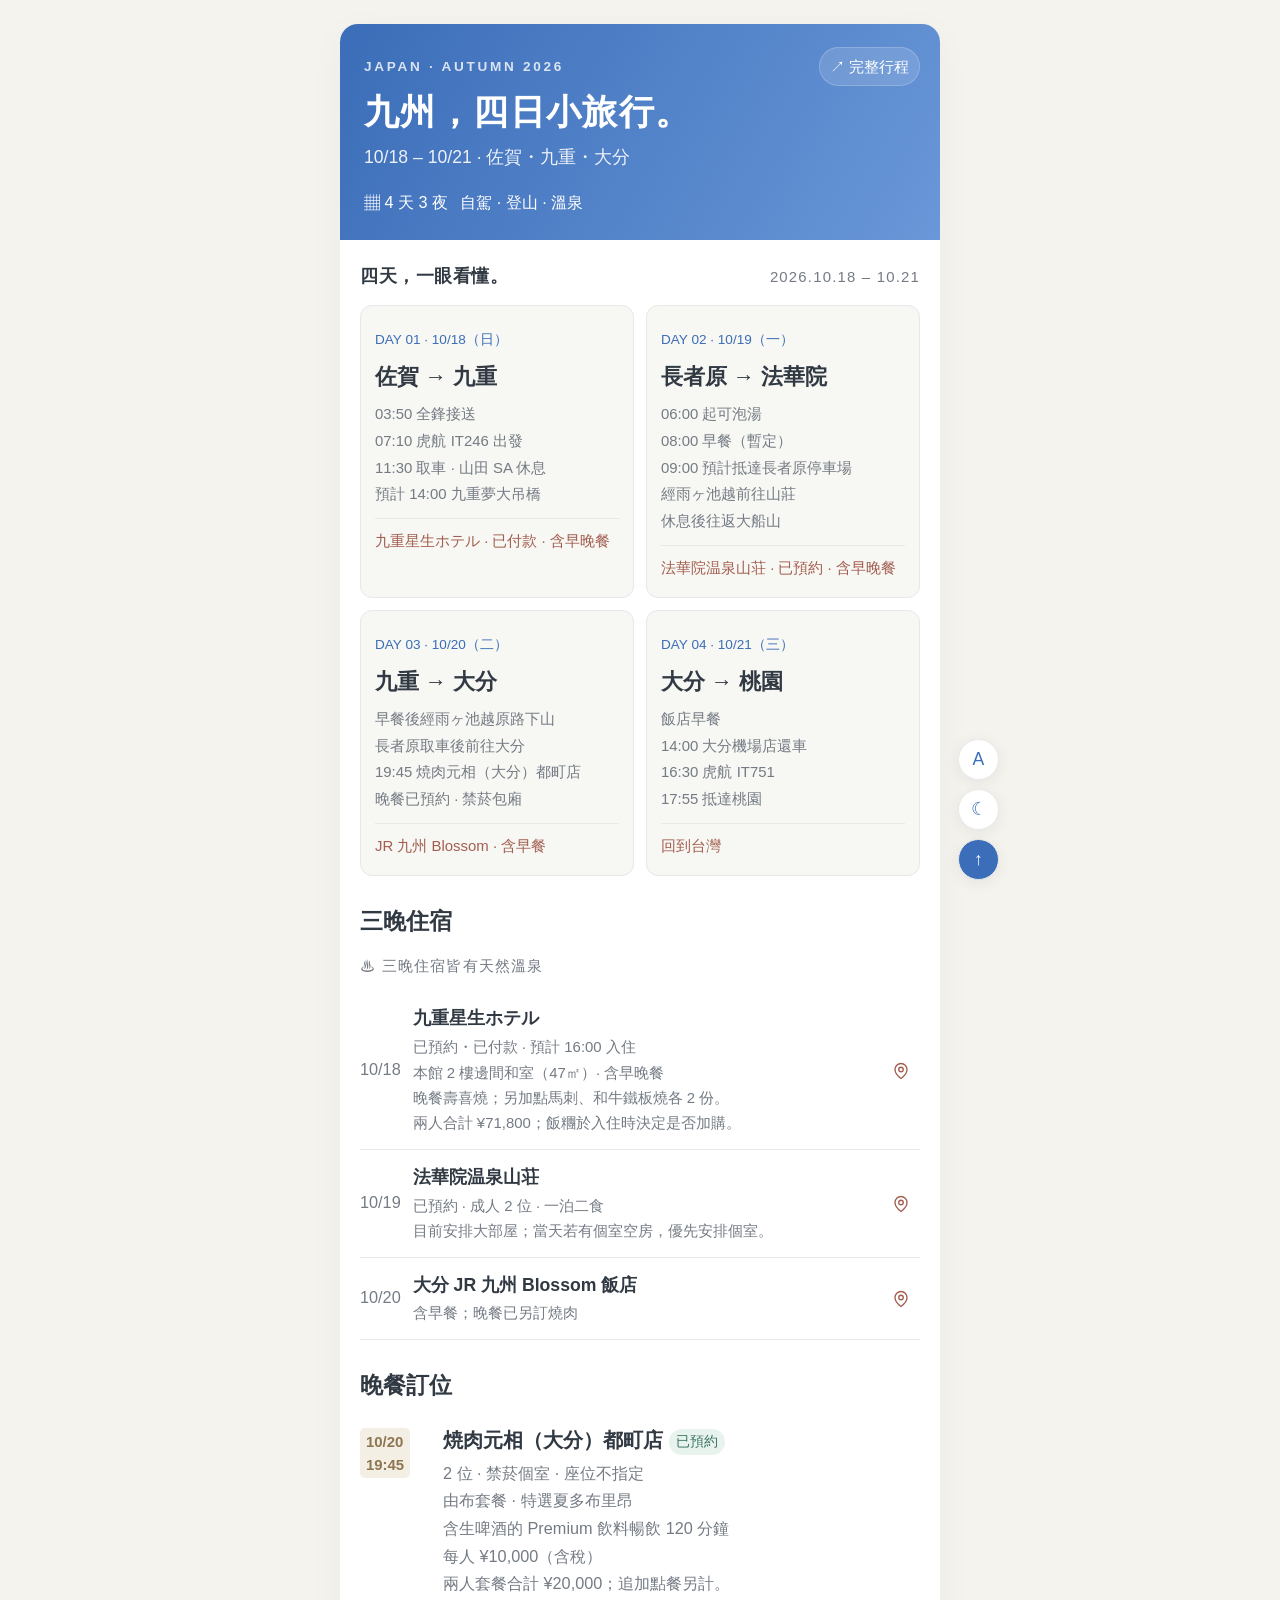
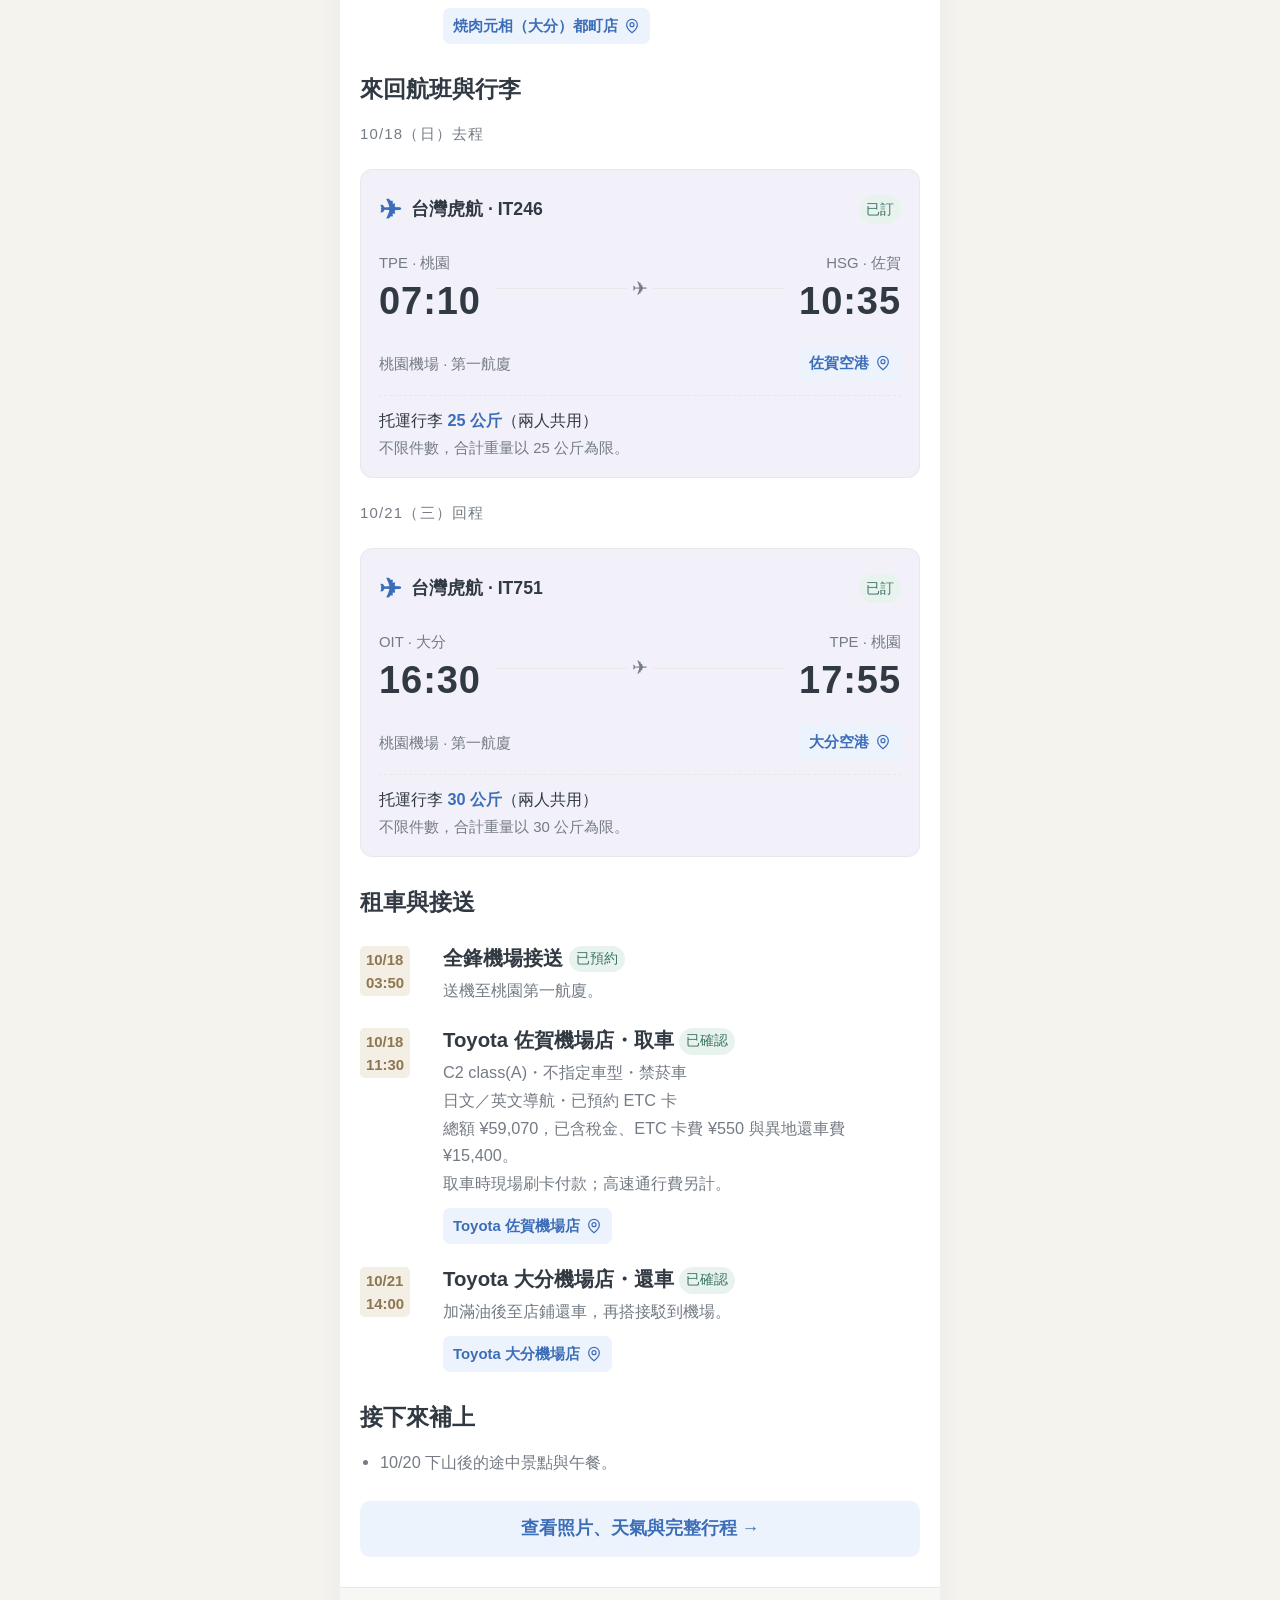
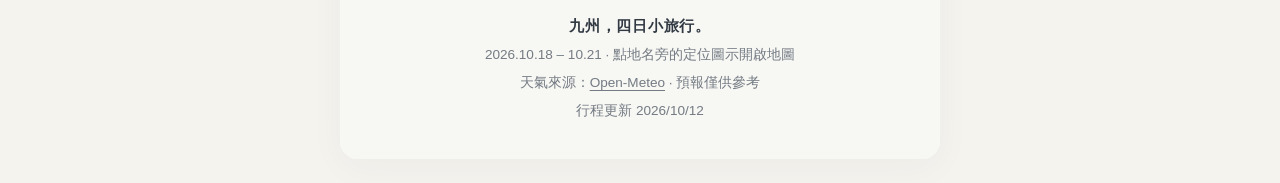
==== commit b7807e82: "Update Oct 20 dinner to confirmed Gansou Miyakomachi booking at 19:45" ====
--- a/summary.html
+++ b/summary.html
@@ -1 +1 @@
-<!doctype html><html lang="zh-Hant"><head><meta charset="utf-8"><meta name="viewport" content="width=device-width,initial-scale=1"><meta name="theme-color" content="#3b6db8"><meta name="description" content="2026 年 10 月 18 至 21 日九州四日行程：佐賀、九重、大分。航班、租車、住宿、照片與每日天氣。"><title>九州四日旅 · 簡易行程表</title><script>try{var t=localStorage.getItem('trip-2026-10-theme');document.documentElement.dataset.theme=t==='dark'?'dark':'light';var s=localStorage.getItem('trip-2026-10-scale');if(['1','1.12','1.24'].includes(s)){document.documentElement.dataset.scale=s;document.documentElement.style.setProperty('--scale',s);}}catch(e){}</script><link rel="stylesheet" href="styles.css?v=20261011-weather-row"></head><body id="top"><div class="container"><header class="hero"><span class="eyebrow">JAPAN · AUTUMN 2026</span><a class="view-link" href="index.html">↗ 完整行程</a><h1>九州，四日小旅行。</h1><p>10/18 – 10/21 · 佐賀・九重・大分</p><div class="hero-meta"><span>▦ 4 天 3 夜</span><span>自駕 · 登山 · 溫泉</span></div></header><main class="summary-content"><div class="section-caption"><strong>四天，一眼看懂。</strong><span>2026.10.18 – 10.21</span></div><div class="summary-grid"><a class="summary-card" href="index.html#day1"><small>DAY 01 · 10/18（日）</small><h2>佐賀 → 九重</h2><p>03:50 全鋒接送<br>07:10 虎航 IT246 出發<br>11:30 取車 · 山田 SA 休息<br>預計 14:00 九重夢大吊橋</p><div class="summary-stay">九重星生ホテル · 已付款 · 含早晚餐</div></a><a class="summary-card" href="index.html#day2"><small>DAY 02 · 10/19（一）</small><h2>長者原 → 法華院</h2><p>06:00 起可泡湯<br>08:00 早餐（暫定）<br>09:00 預計抵達長者原停車場<br>經雨ヶ池越前往山莊<br>休息後往返大船山</p><div class="summary-stay">法華院温泉山荘 · 已預約 · 含早晚餐</div></a><a class="summary-card" href="index.html#day3"><small>DAY 03 · 10/20（二）</small><h2>九重 → 大分</h2><p>早餐後經雨ヶ池越原路下山<br>長者原取車後前往大分<br>20:30 高級焼肉大将軍 府内店<br>晚餐已預約 · 禁菸包廂</p><div class="summary-stay">JR 九州 Blossom · 含早餐</div></a><a class="summary-card" href="index.html#day4"><small>DAY 04 · 10/21（三）</small><h2>大分 → 桃園</h2><p>飯店早餐<br>14:00 大分機場店還車<br>16:30 虎航 IT751<br>17:55 抵達桃園</p><div class="summary-stay">回到台灣</div></a></div><h2 class="summary-title">三晚住宿</h2><p class="section-caption">♨ 三晚住宿皆有天然溫泉</p><div class="stay-row"><span class="date">10/18</span><div><h3>九重星生ホテル</h3><p>已預約・已付款 · 預計 16:00 入住<br>本館 2 樓邊間和室（47㎡）· 含早晚餐<br>晚餐壽喜燒；另加點馬刺、和牛鐵板燒各 2 份。<br>兩人合計 ¥71,800；飯糰於入住時決定是否加購。</p></div><a class="stay-pin" href="https://www.google.com/maps/search/?api=1&amp;query=%E4%B9%9D%E9%87%8D%E6%98%9F%E7%94%9F%E3%83%9B%E3%83%86%E3%83%AB%20%E5%A4%A7%E5%88%86%E7%9C%8C%E7%8E%96%E7%8F%A0%E9%83%A1%E4%B9%9D%E9%87%8D%E7%94%BA%E7%94%B0%E9%87%8E230" target="_blank" rel="noopener noreferrer"><span class="sr-only">九重星生ホテル</span><svg viewBox="0 0 24 24" fill="none" stroke="currentColor" stroke-width="1.8" aria-hidden="true"><path d="M20 10c0 6-8 12-8 12S4 16 4 10a8 8 0 1 1 16 0Z"/><circle cx="12" cy="10" r="3"/></svg></a></div><div class="stay-row"><span class="date">10/19</span><div><h3>法華院温泉山荘</h3><p>已預約 · 成人 2 位 · 一泊二食<br>目前安排大部屋；當天若有個室空房，優先安排個室。</p></div><a class="stay-pin" href="https://maps.app.goo.gl/927fi7xS3Q4PLwQB8" target="_blank" rel="noopener noreferrer"><span class="sr-only">法華院温泉山荘</span><svg viewBox="0 0 24 24" fill="none" stroke="currentColor" stroke-width="1.8" aria-hidden="true"><path d="M20 10c0 6-8 12-8 12S4 16 4 10a8 8 0 1 1 16 0Z"/><circle cx="12" cy="10" r="3"/></svg></a></div><div class="stay-row"><span class="date">10/20</span><div><h3>大分 JR 九州 Blossom 飯店</h3><p>含早餐；晚餐已另訂燒肉</p></div><a class="stay-pin" href="https://maps.app.goo.gl/UFtnb4A1TBKKUvmF8" target="_blank" rel="noopener noreferrer"><span class="sr-only">大分 JR 九州 Blossom 飯店</span><svg viewBox="0 0 24 24" fill="none" stroke="currentColor" stroke-width="1.8" aria-hidden="true"><path d="M20 10c0 6-8 12-8 12S4 16 4 10a8 8 0 1 1 16 0Z"/><circle cx="12" cy="10" r="3"/></svg></a></div><h2 class="summary-title">晚餐訂位</h2><div class="spot"><div class="spot-time"><b>10/20<br>20:30</b></div><div class="spot-body"><h3>高級焼肉大将軍 府内店 <span class="status">已預約</span></h3><p>2 位 · 禁菸個室 · 下掘式座席<br>嚴選黑毛和牛燒肉套餐<br>每人 ¥9,350（含稅）<br>兩人套餐合計 ¥18,700；追加點餐另計。</p><div class="links"><a class="map-link" href="https://maps.app.goo.gl/1KdUAj6tiWsqk8AYA" target="_blank" rel="noopener noreferrer">高級焼肉大将軍 府内店<svg viewBox="0 0 24 24" fill="none" stroke="currentColor" stroke-width="1.8" aria-hidden="true"><path d="M20 10c0 6-8 12-8 12S4 16 4 10a8 8 0 1 1 16 0Z"/><circle cx="12" cy="10" r="3"/></svg></a></div></div></div><h2 class="summary-title">來回航班與行李</h2><p class="section-caption">10/18（日）去程</p><article class="flight-card" aria-label="去程航班 IT246"><div class="flight-head"><span class="plane" aria-hidden="true">✈</span><span>台灣虎航 · IT246</span><span class="status">已訂</span></div><div class="flight-route"><div class="flight-end"><small>TPE · 桃園</small><strong>07:10</strong></div><span class="flight-arrow" aria-hidden="true">✈</span><div class="flight-end"><small>HSG · 佐賀</small><strong>10:35</strong></div></div><div class="flight-foot"><span>桃園機場 · 第一航廈</span><a class="map-link" href="https://www.google.com/maps/search/?api=1&amp;query=%E4%BD%90%E8%B3%80%E7%A9%BA%E6%B8%AF" target="_blank" rel="noopener noreferrer">佐賀空港<svg viewBox="0 0 24 24" fill="none" stroke="currentColor" stroke-width="1.8" aria-hidden="true"><path d="M20 10c0 6-8 12-8 12S4 16 4 10a8 8 0 1 1 16 0Z"/><circle cx="12" cy="10" r="3"/></svg></a></div><div class="baggage">托運行李 <strong>25 公斤</strong>（兩人共用）<small>不限件數，合計重量以 25 公斤為限。</small></div></article><p class="section-caption">10/21（三）回程</p><article class="flight-card" aria-label="回程航班 IT751"><div class="flight-head"><span class="plane" aria-hidden="true">✈</span><span>台灣虎航 · IT751</span><span class="status">已訂</span></div><div class="flight-route"><div class="flight-end"><small>OIT · 大分</small><strong>16:30</strong></div><span class="flight-arrow" aria-hidden="true">✈</span><div class="flight-end"><small>TPE · 桃園</small><strong>17:55</strong></div></div><div class="flight-foot"><span>桃園機場 · 第一航廈</span><a class="map-link" href="https://www.google.com/maps/search/?api=1&amp;query=%E5%A4%A7%E5%88%86%E7%A9%BA%E6%B8%AF" target="_blank" rel="noopener noreferrer">大分空港<svg viewBox="0 0 24 24" fill="none" stroke="currentColor" stroke-width="1.8" aria-hidden="true"><path d="M20 10c0 6-8 12-8 12S4 16 4 10a8 8 0 1 1 16 0Z"/><circle cx="12" cy="10" r="3"/></svg></a></div><div class="baggage">托運行李 <strong>30 公斤</strong>（兩人共用）<small>不限件數，合計重量以 30 公斤為限。</small></div></article><h2 class="summary-title">租車與接送</h2><div class="spot"><div class="spot-time"><b>10/18<br>03:50</b></div><div class="spot-body"><h3>全鋒機場接送 <span class="status">已預約</span></h3><p>送機至桃園第一航廈。</p></div></div><div class="spot"><div class="spot-time"><b>10/18<br>11:30</b></div><div class="spot-body"><h3>Toyota 佐賀機場店・取車 <span class="status">已確認</span></h3><p>C2 class(A)・不指定車型・禁菸車<br>日文／英文導航・已預約 ETC 卡<br>總額 ¥59,070，已含稅金、ETC 卡費 ¥550 與異地還車費 ¥15,400。<br>取車時現場刷卡付款；高速通行費另計。</p><div class="links"><a class="map-link" href="https://www.google.com/maps/search/?api=1&amp;query=%E3%83%88%E3%83%A8%E3%82%BF%E3%83%AC%E3%83%B3%E3%82%BF%E3%82%AB%E3%83%BC%20%E4%BD%90%E8%B3%80%E7%A9%BA%E6%B8%AF%E5%BA%97%20%E4%BD%90%E8%B3%80%E5%B8%82%E5%B7%9D%E5%89%AF%E7%94%BA%E5%A4%A7%E5%AD%97%E7%8A%AC%E4%BA%95%E9%81%939476-187" target="_blank" rel="noopener noreferrer">Toyota 佐賀機場店<svg viewBox="0 0 24 24" fill="none" stroke="currentColor" stroke-width="1.8" aria-hidden="true"><path d="M20 10c0 6-8 12-8 12S4 16 4 10a8 8 0 1 1 16 0Z"/><circle cx="12" cy="10" r="3"/></svg></a></div></div></div><div class="spot"><div class="spot-time"><b>10/21<br>14:00</b></div><div class="spot-body"><h3>Toyota 大分機場店・還車 <span class="status">已確認</span></h3><p>加滿油後至店鋪還車，再搭接駁到機場。</p><div class="links"><a class="map-link" href="https://maps.app.goo.gl/buRkkpWX2ztvm2YX8" target="_blank" rel="noopener noreferrer">Toyota 大分機場店<svg viewBox="0 0 24 24" fill="none" stroke="currentColor" stroke-width="1.8" aria-hidden="true"><path d="M20 10c0 6-8 12-8 12S4 16 4 10a8 8 0 1 1 16 0Z"/><circle cx="12" cy="10" r="3"/></svg></a></div></div></div><h2 class="summary-title">接下來補上</h2><ul class="checklist"><li>10/20 下山後的途中景點與午餐。</li></ul><a class="summary-jump" href="index.html">查看照片、天氣與完整行程 →</a></main><footer class="footer"><b>九州，四日小旅行。</b><p>2026.10.18 – 10.21 · 點地名旁的定位圖示開啟地圖</p><p>天氣來源：<a href="https://open-meteo.com/" target="_blank" rel="noopener noreferrer">Open-Meteo</a> · 預報僅供參考</p><p>行程更新 2026/10/11</p></footer></div><div class="float-tools" aria-label="閱讀工具"><button type="button" id="textToggle" aria-label="字體大小">A</button><button type="button" id="themeToggle" aria-label="切換深色模式">☾</button><a href="#top" aria-label="回到頂部">↑</a></div><script src="app.js?v=20261011-close-center" defer></script><script src="weather.js?v=20261010-3h" defer></script></body></html>+<!doctype html><html lang="zh-Hant"><head><meta charset="utf-8"><meta name="viewport" content="width=device-width,initial-scale=1"><meta name="theme-color" content="#3b6db8"><meta name="description" content="2026 年 10 月 18 至 21 日九州四日行程：佐賀、九重、大分。航班、租車、住宿、照片與每日天氣。"><title>九州四日旅 · 簡易行程表</title><script>try{var t=localStorage.getItem('trip-2026-10-theme');document.documentElement.dataset.theme=t==='dark'?'dark':'light';var s=localStorage.getItem('trip-2026-10-scale');if(['1','1.12','1.24'].includes(s)){document.documentElement.dataset.scale=s;document.documentElement.style.setProperty('--scale',s);}}catch(e){}</script><link rel="stylesheet" href="styles.css?v=20261011-weather-row"></head><body id="top"><div class="container"><header class="hero"><span class="eyebrow">JAPAN · AUTUMN 2026</span><a class="view-link" href="index.html">↗ 完整行程</a><h1>九州，四日小旅行。</h1><p>10/18 – 10/21 · 佐賀・九重・大分</p><div class="hero-meta"><span>▦ 4 天 3 夜</span><span>自駕 · 登山 · 溫泉</span></div></header><main class="summary-content"><div class="section-caption"><strong>四天，一眼看懂。</strong><span>2026.10.18 – 10.21</span></div><div class="summary-grid"><a class="summary-card" href="index.html#day1"><small>DAY 01 · 10/18（日）</small><h2>佐賀 → 九重</h2><p>03:50 全鋒接送<br>07:10 虎航 IT246 出發<br>11:30 取車 · 山田 SA 休息<br>預計 14:00 九重夢大吊橋</p><div class="summary-stay">九重星生ホテル · 已付款 · 含早晚餐</div></a><a class="summary-card" href="index.html#day2"><small>DAY 02 · 10/19（一）</small><h2>長者原 → 法華院</h2><p>06:00 起可泡湯<br>08:00 早餐（暫定）<br>09:00 預計抵達長者原停車場<br>經雨ヶ池越前往山莊<br>休息後往返大船山</p><div class="summary-stay">法華院温泉山荘 · 已預約 · 含早晚餐</div></a><a class="summary-card" href="index.html#day3"><small>DAY 03 · 10/20（二）</small><h2>九重 → 大分</h2><p>早餐後經雨ヶ池越原路下山<br>長者原取車後前往大分<br>19:45 焼肉元相（大分）都町店<br>晚餐已預約 · 禁菸包廂</p><div class="summary-stay">JR 九州 Blossom · 含早餐</div></a><a class="summary-card" href="index.html#day4"><small>DAY 04 · 10/21（三）</small><h2>大分 → 桃園</h2><p>飯店早餐<br>14:00 大分機場店還車<br>16:30 虎航 IT751<br>17:55 抵達桃園</p><div class="summary-stay">回到台灣</div></a></div><h2 class="summary-title">三晚住宿</h2><p class="section-caption">♨ 三晚住宿皆有天然溫泉</p><div class="stay-row"><span class="date">10/18</span><div><h3>九重星生ホテル</h3><p>已預約・已付款 · 預計 16:00 入住<br>本館 2 樓邊間和室（47㎡）· 含早晚餐<br>晚餐壽喜燒；另加點馬刺、和牛鐵板燒各 2 份。<br>兩人合計 ¥71,800；飯糰於入住時決定是否加購。</p></div><a class="stay-pin" href="https://www.google.com/maps/search/?api=1&amp;query=%E4%B9%9D%E9%87%8D%E6%98%9F%E7%94%9F%E3%83%9B%E3%83%86%E3%83%AB%20%E5%A4%A7%E5%88%86%E7%9C%8C%E7%8E%96%E7%8F%A0%E9%83%A1%E4%B9%9D%E9%87%8D%E7%94%BA%E7%94%B0%E9%87%8E230" target="_blank" rel="noopener noreferrer"><span class="sr-only">九重星生ホテル</span><svg viewBox="0 0 24 24" fill="none" stroke="currentColor" stroke-width="1.8" aria-hidden="true"><path d="M20 10c0 6-8 12-8 12S4 16 4 10a8 8 0 1 1 16 0Z"/><circle cx="12" cy="10" r="3"/></svg></a></div><div class="stay-row"><span class="date">10/19</span><div><h3>法華院温泉山荘</h3><p>已預約 · 成人 2 位 · 一泊二食<br>目前安排大部屋；當天若有個室空房，優先安排個室。</p></div><a class="stay-pin" href="https://maps.app.goo.gl/927fi7xS3Q4PLwQB8" target="_blank" rel="noopener noreferrer"><span class="sr-only">法華院温泉山荘</span><svg viewBox="0 0 24 24" fill="none" stroke="currentColor" stroke-width="1.8" aria-hidden="true"><path d="M20 10c0 6-8 12-8 12S4 16 4 10a8 8 0 1 1 16 0Z"/><circle cx="12" cy="10" r="3"/></svg></a></div><div class="stay-row"><span class="date">10/20</span><div><h3>大分 JR 九州 Blossom 飯店</h3><p>含早餐；晚餐已另訂燒肉</p></div><a class="stay-pin" href="https://maps.app.goo.gl/UFtnb4A1TBKKUvmF8" target="_blank" rel="noopener noreferrer"><span class="sr-only">大分 JR 九州 Blossom 飯店</span><svg viewBox="0 0 24 24" fill="none" stroke="currentColor" stroke-width="1.8" aria-hidden="true"><path d="M20 10c0 6-8 12-8 12S4 16 4 10a8 8 0 1 1 16 0Z"/><circle cx="12" cy="10" r="3"/></svg></a></div><h2 class="summary-title">晚餐訂位</h2><div class="spot"><div class="spot-time"><b>10/20<br>19:45</b></div><div class="spot-body"><h3>焼肉元相（大分）都町店 <span class="status">已預約</span></h3><p>2 位 · 禁菸個室 · 座位不指定<br>由布套餐 · 特選夏多布里昂<br>含生啤酒的 Premium 飲料暢飲 120 分鐘<br>每人 ¥10,000（含稅）<br>兩人套餐合計 ¥20,000；追加點餐另計。</p><div class="links"><a class="map-link" href="https://maps.app.goo.gl/7Efxhar2c1gydk62A" target="_blank" rel="noopener noreferrer">焼肉元相（大分）都町店<svg viewBox="0 0 24 24" fill="none" stroke="currentColor" stroke-width="1.8" aria-hidden="true"><path d="M20 10c0 6-8 12-8 12S4 16 4 10a8 8 0 1 1 16 0Z"/><circle cx="12" cy="10" r="3"/></svg></a></div></div></div><h2 class="summary-title">來回航班與行李</h2><p class="section-caption">10/18（日）去程</p><article class="flight-card" aria-label="去程航班 IT246"><div class="flight-head"><span class="plane" aria-hidden="true">✈</span><span>台灣虎航 · IT246</span><span class="status">已訂</span></div><div class="flight-route"><div class="flight-end"><small>TPE · 桃園</small><strong>07:10</strong></div><span class="flight-arrow" aria-hidden="true">✈</span><div class="flight-end"><small>HSG · 佐賀</small><strong>10:35</strong></div></div><div class="flight-foot"><span>桃園機場 · 第一航廈</span><a class="map-link" href="https://www.google.com/maps/search/?api=1&amp;query=%E4%BD%90%E8%B3%80%E7%A9%BA%E6%B8%AF" target="_blank" rel="noopener noreferrer">佐賀空港<svg viewBox="0 0 24 24" fill="none" stroke="currentColor" stroke-width="1.8" aria-hidden="true"><path d="M20 10c0 6-8 12-8 12S4 16 4 10a8 8 0 1 1 16 0Z"/><circle cx="12" cy="10" r="3"/></svg></a></div><div class="baggage">托運行李 <strong>25 公斤</strong>（兩人共用）<small>不限件數，合計重量以 25 公斤為限。</small></div></article><p class="section-caption">10/21（三）回程</p><article class="flight-card" aria-label="回程航班 IT751"><div class="flight-head"><span class="plane" aria-hidden="true">✈</span><span>台灣虎航 · IT751</span><span class="status">已訂</span></div><div class="flight-route"><div class="flight-end"><small>OIT · 大分</small><strong>16:30</strong></div><span class="flight-arrow" aria-hidden="true">✈</span><div class="flight-end"><small>TPE · 桃園</small><strong>17:55</strong></div></div><div class="flight-foot"><span>桃園機場 · 第一航廈</span><a class="map-link" href="https://www.google.com/maps/search/?api=1&amp;query=%E5%A4%A7%E5%88%86%E7%A9%BA%E6%B8%AF" target="_blank" rel="noopener noreferrer">大分空港<svg viewBox="0 0 24 24" fill="none" stroke="currentColor" stroke-width="1.8" aria-hidden="true"><path d="M20 10c0 6-8 12-8 12S4 16 4 10a8 8 0 1 1 16 0Z"/><circle cx="12" cy="10" r="3"/></svg></a></div><div class="baggage">托運行李 <strong>30 公斤</strong>（兩人共用）<small>不限件數，合計重量以 30 公斤為限。</small></div></article><h2 class="summary-title">租車與接送</h2><div class="spot"><div class="spot-time"><b>10/18<br>03:50</b></div><div class="spot-body"><h3>全鋒機場接送 <span class="status">已預約</span></h3><p>送機至桃園第一航廈。</p></div></div><div class="spot"><div class="spot-time"><b>10/18<br>11:30</b></div><div class="spot-body"><h3>Toyota 佐賀機場店・取車 <span class="status">已確認</span></h3><p>C2 class(A)・不指定車型・禁菸車<br>日文／英文導航・已預約 ETC 卡<br>總額 ¥59,070，已含稅金、ETC 卡費 ¥550 與異地還車費 ¥15,400。<br>取車時現場刷卡付款；高速通行費另計。</p><div class="links"><a class="map-link" href="https://www.google.com/maps/search/?api=1&amp;query=%E3%83%88%E3%83%A8%E3%82%BF%E3%83%AC%E3%83%B3%E3%82%BF%E3%82%AB%E3%83%BC%20%E4%BD%90%E8%B3%80%E7%A9%BA%E6%B8%AF%E5%BA%97%20%E4%BD%90%E8%B3%80%E5%B8%82%E5%B7%9D%E5%89%AF%E7%94%BA%E5%A4%A7%E5%AD%97%E7%8A%AC%E4%BA%95%E9%81%939476-187" target="_blank" rel="noopener noreferrer">Toyota 佐賀機場店<svg viewBox="0 0 24 24" fill="none" stroke="currentColor" stroke-width="1.8" aria-hidden="true"><path d="M20 10c0 6-8 12-8 12S4 16 4 10a8 8 0 1 1 16 0Z"/><circle cx="12" cy="10" r="3"/></svg></a></div></div></div><div class="spot"><div class="spot-time"><b>10/21<br>14:00</b></div><div class="spot-body"><h3>Toyota 大分機場店・還車 <span class="status">已確認</span></h3><p>加滿油後至店鋪還車，再搭接駁到機場。</p><div class="links"><a class="map-link" href="https://maps.app.goo.gl/buRkkpWX2ztvm2YX8" target="_blank" rel="noopener noreferrer">Toyota 大分機場店<svg viewBox="0 0 24 24" fill="none" stroke="currentColor" stroke-width="1.8" aria-hidden="true"><path d="M20 10c0 6-8 12-8 12S4 16 4 10a8 8 0 1 1 16 0Z"/><circle cx="12" cy="10" r="3"/></svg></a></div></div></div><h2 class="summary-title">接下來補上</h2><ul class="checklist"><li>10/20 下山後的途中景點與午餐。</li></ul><a class="summary-jump" href="index.html">查看照片、天氣與完整行程 →</a></main><footer class="footer"><b>九州，四日小旅行。</b><p>2026.10.18 – 10.21 · 點地名旁的定位圖示開啟地圖</p><p>天氣來源：<a href="https://open-meteo.com/" target="_blank" rel="noopener noreferrer">Open-Meteo</a> · 預報僅供參考</p><p>行程更新 2026/10/12</p></footer></div><div class="float-tools" aria-label="閱讀工具"><button type="button" id="textToggle" aria-label="字體大小">A</button><button type="button" id="themeToggle" aria-label="切換深色模式">☾</button><a href="#top" aria-label="回到頂部">↑</a></div><script src="app.js?v=20261011-close-center" defer></script><script src="weather.js?v=20261010-3h" defer></script></body></html>
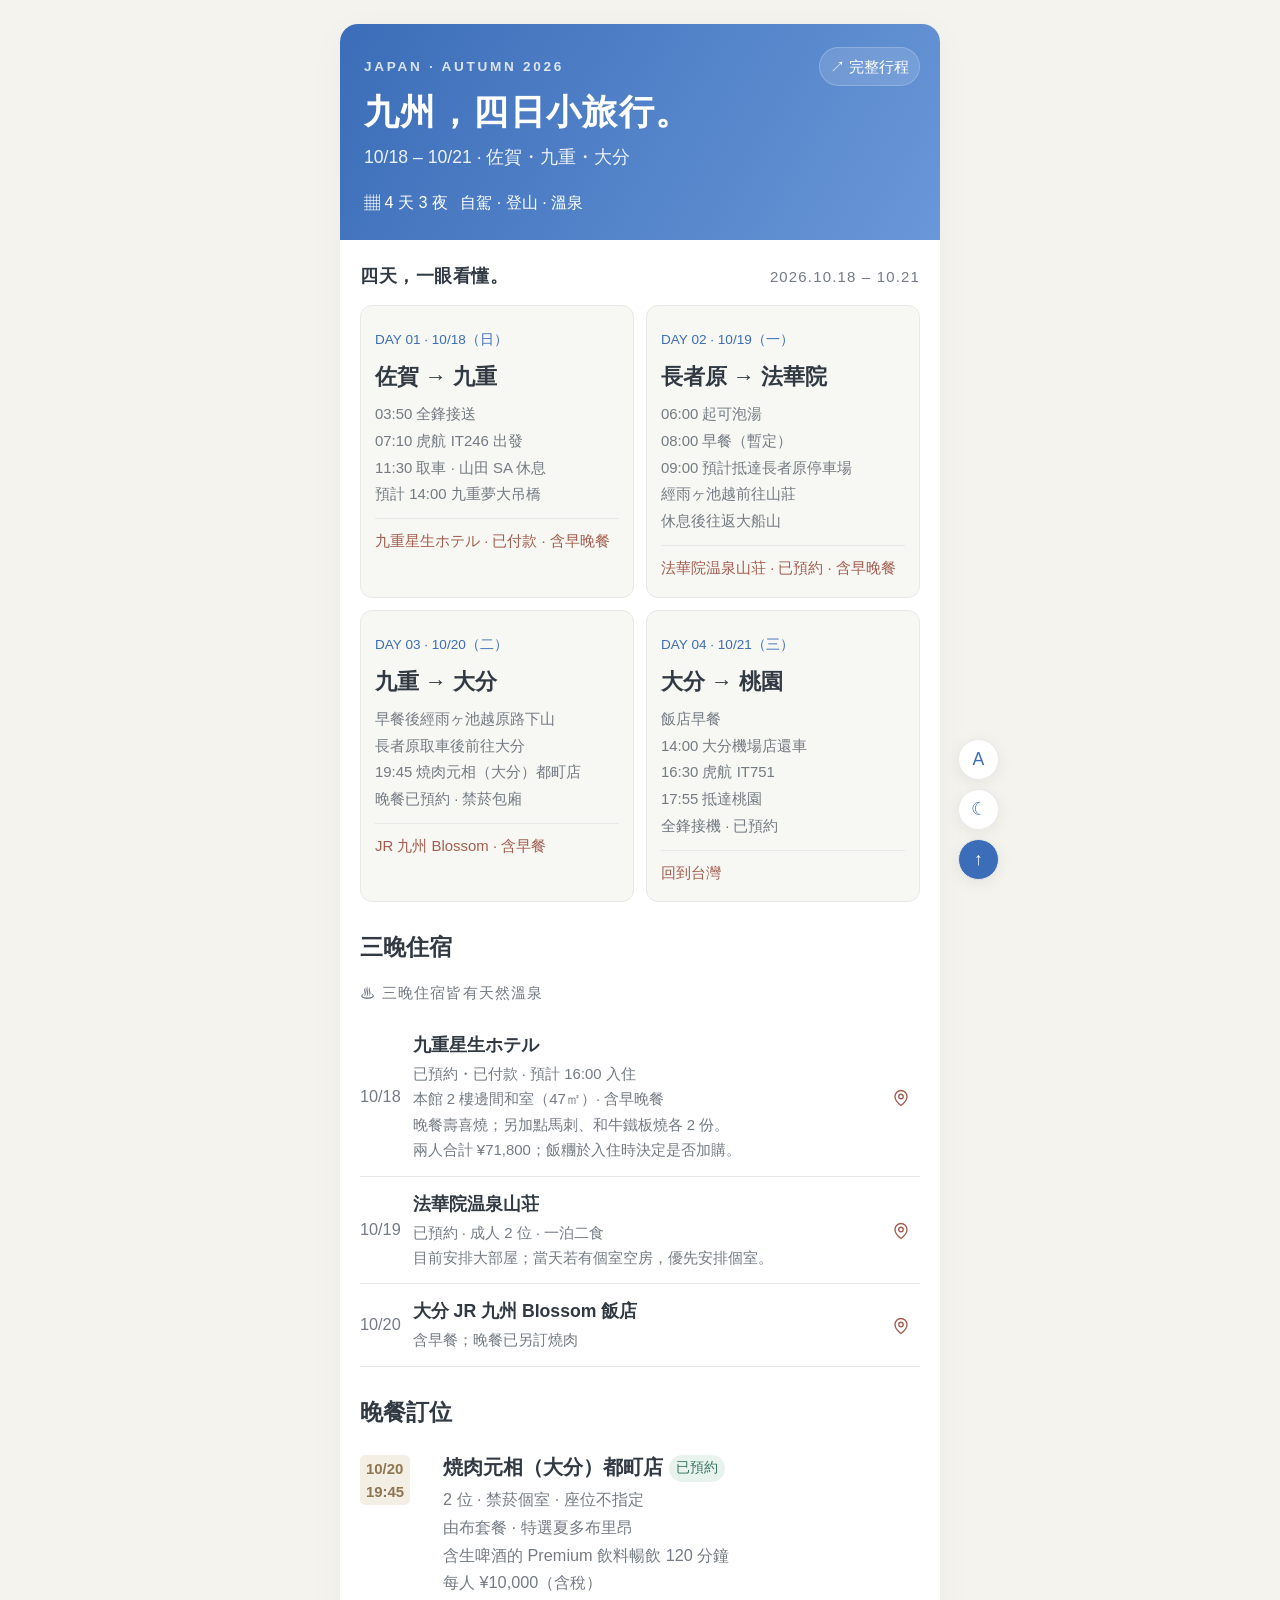
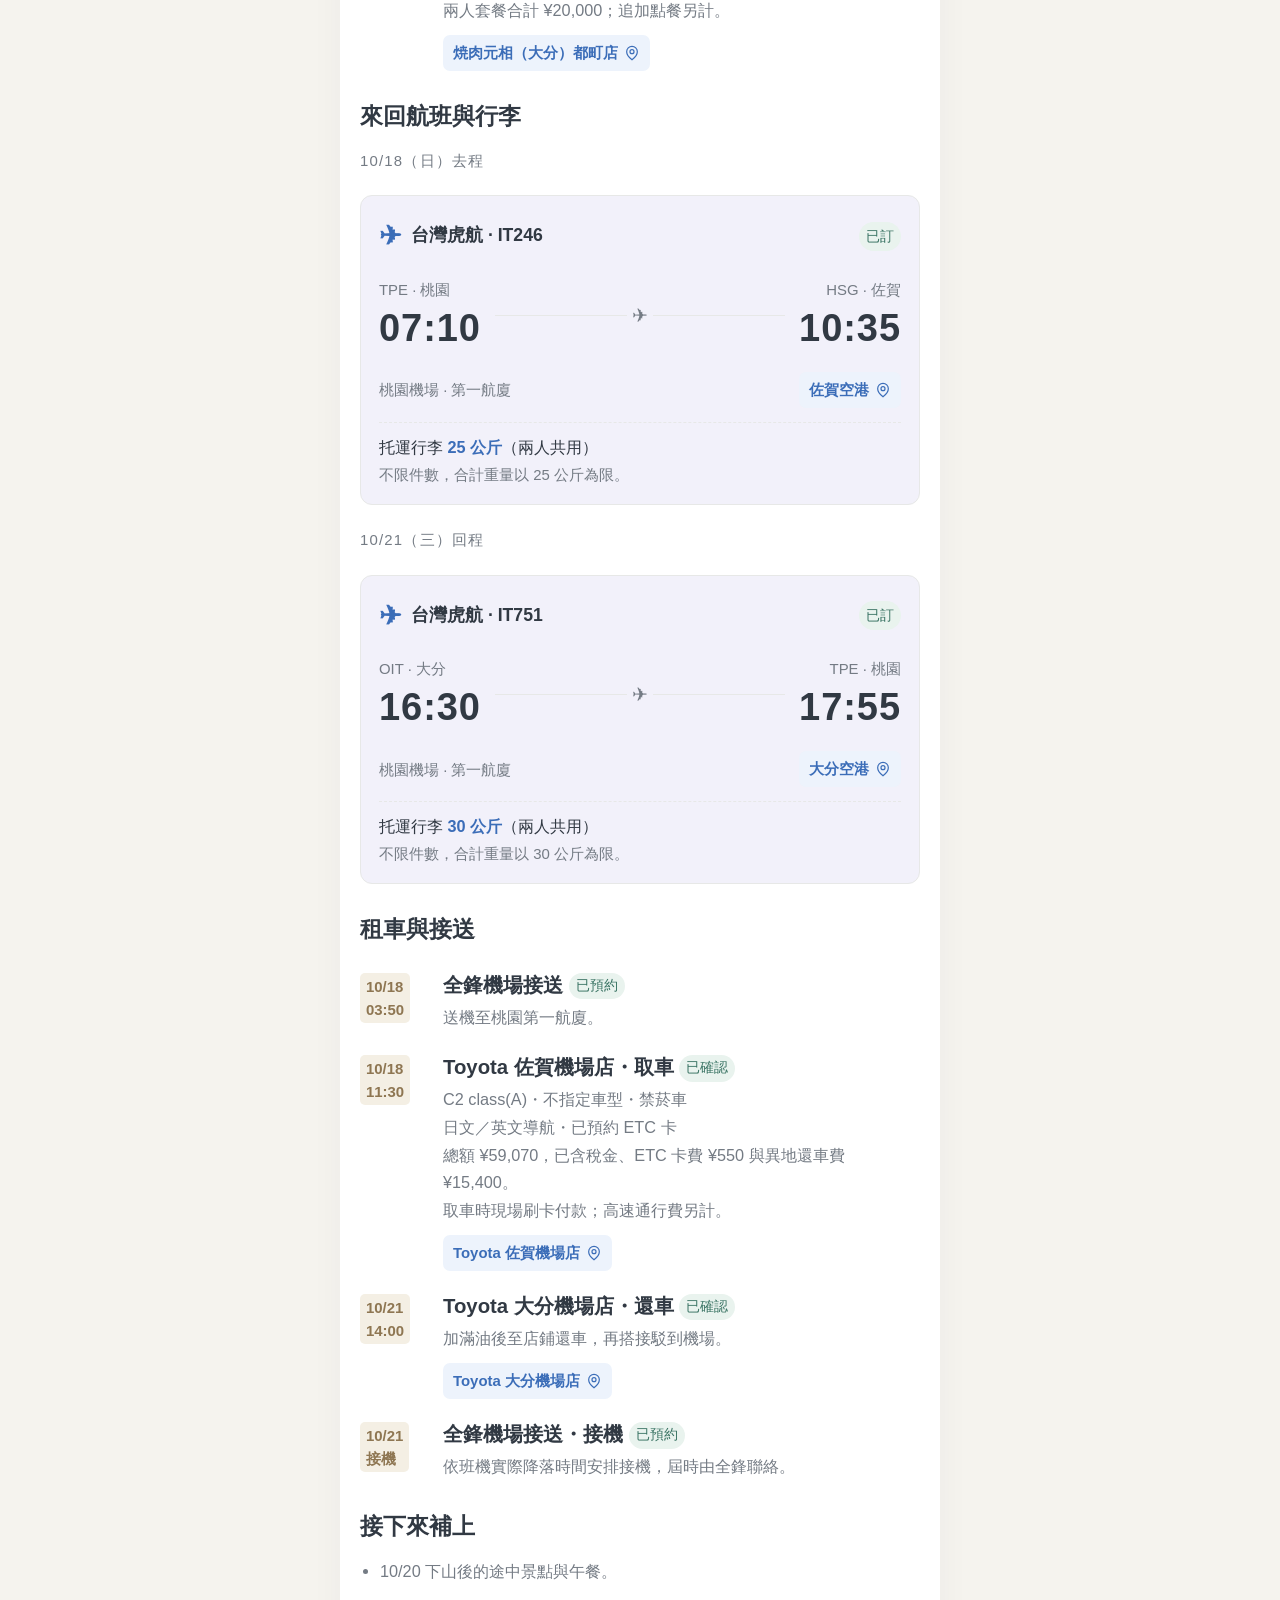
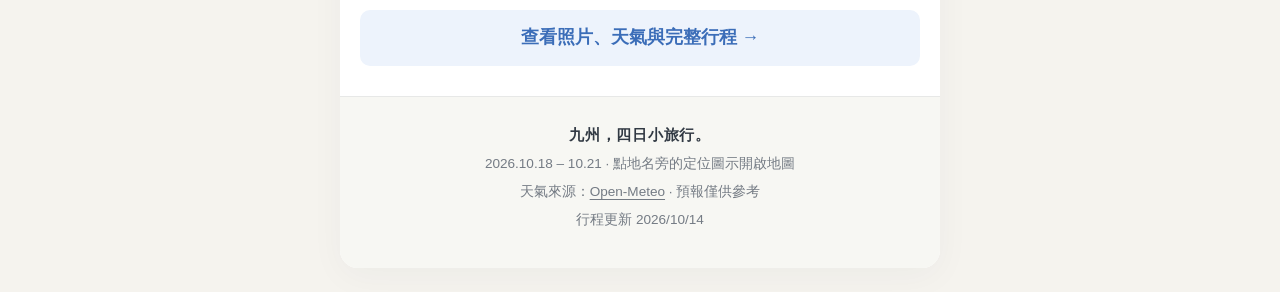
==== commit 0f2a9c04: "Add confirmed Oct 21 Chuan Feng airport pickup without a fixed time" ====
--- a/summary.html
+++ b/summary.html
@@ -1 +1 @@
-<!doctype html><html lang="zh-Hant"><head><meta charset="utf-8"><meta name="viewport" content="width=device-width,initial-scale=1"><meta name="theme-color" content="#3b6db8"><meta name="description" content="2026 年 10 月 18 至 21 日九州四日行程：佐賀、九重、大分。航班、租車、住宿、照片與每日天氣。"><title>九州四日旅 · 簡易行程表</title><script>try{var t=localStorage.getItem('trip-2026-10-theme');document.documentElement.dataset.theme=t==='dark'?'dark':'light';var s=localStorage.getItem('trip-2026-10-scale');if(['1','1.12','1.24'].includes(s)){document.documentElement.dataset.scale=s;document.documentElement.style.setProperty('--scale',s);}}catch(e){}</script><link rel="stylesheet" href="styles.css?v=20261011-weather-row"></head><body id="top"><div class="container"><header class="hero"><span class="eyebrow">JAPAN · AUTUMN 2026</span><a class="view-link" href="index.html">↗ 完整行程</a><h1>九州，四日小旅行。</h1><p>10/18 – 10/21 · 佐賀・九重・大分</p><div class="hero-meta"><span>▦ 4 天 3 夜</span><span>自駕 · 登山 · 溫泉</span></div></header><main class="summary-content"><div class="section-caption"><strong>四天，一眼看懂。</strong><span>2026.10.18 – 10.21</span></div><div class="summary-grid"><a class="summary-card" href="index.html#day1"><small>DAY 01 · 10/18（日）</small><h2>佐賀 → 九重</h2><p>03:50 全鋒接送<br>07:10 虎航 IT246 出發<br>11:30 取車 · 山田 SA 休息<br>預計 14:00 九重夢大吊橋</p><div class="summary-stay">九重星生ホテル · 已付款 · 含早晚餐</div></a><a class="summary-card" href="index.html#day2"><small>DAY 02 · 10/19（一）</small><h2>長者原 → 法華院</h2><p>06:00 起可泡湯<br>08:00 早餐（暫定）<br>09:00 預計抵達長者原停車場<br>經雨ヶ池越前往山莊<br>休息後往返大船山</p><div class="summary-stay">法華院温泉山荘 · 已預約 · 含早晚餐</div></a><a class="summary-card" href="index.html#day3"><small>DAY 03 · 10/20（二）</small><h2>九重 → 大分</h2><p>早餐後經雨ヶ池越原路下山<br>長者原取車後前往大分<br>19:45 焼肉元相（大分）都町店<br>晚餐已預約 · 禁菸包廂</p><div class="summary-stay">JR 九州 Blossom · 含早餐</div></a><a class="summary-card" href="index.html#day4"><small>DAY 04 · 10/21（三）</small><h2>大分 → 桃園</h2><p>飯店早餐<br>14:00 大分機場店還車<br>16:30 虎航 IT751<br>17:55 抵達桃園</p><div class="summary-stay">回到台灣</div></a></div><h2 class="summary-title">三晚住宿</h2><p class="section-caption">♨ 三晚住宿皆有天然溫泉</p><div class="stay-row"><span class="date">10/18</span><div><h3>九重星生ホテル</h3><p>已預約・已付款 · 預計 16:00 入住<br>本館 2 樓邊間和室（47㎡）· 含早晚餐<br>晚餐壽喜燒；另加點馬刺、和牛鐵板燒各 2 份。<br>兩人合計 ¥71,800；飯糰於入住時決定是否加購。</p></div><a class="stay-pin" href="https://www.google.com/maps/search/?api=1&amp;query=%E4%B9%9D%E9%87%8D%E6%98%9F%E7%94%9F%E3%83%9B%E3%83%86%E3%83%AB%20%E5%A4%A7%E5%88%86%E7%9C%8C%E7%8E%96%E7%8F%A0%E9%83%A1%E4%B9%9D%E9%87%8D%E7%94%BA%E7%94%B0%E9%87%8E230" target="_blank" rel="noopener noreferrer"><span class="sr-only">九重星生ホテル</span><svg viewBox="0 0 24 24" fill="none" stroke="currentColor" stroke-width="1.8" aria-hidden="true"><path d="M20 10c0 6-8 12-8 12S4 16 4 10a8 8 0 1 1 16 0Z"/><circle cx="12" cy="10" r="3"/></svg></a></div><div class="stay-row"><span class="date">10/19</span><div><h3>法華院温泉山荘</h3><p>已預約 · 成人 2 位 · 一泊二食<br>目前安排大部屋；當天若有個室空房，優先安排個室。</p></div><a class="stay-pin" href="https://maps.app.goo.gl/927fi7xS3Q4PLwQB8" target="_blank" rel="noopener noreferrer"><span class="sr-only">法華院温泉山荘</span><svg viewBox="0 0 24 24" fill="none" stroke="currentColor" stroke-width="1.8" aria-hidden="true"><path d="M20 10c0 6-8 12-8 12S4 16 4 10a8 8 0 1 1 16 0Z"/><circle cx="12" cy="10" r="3"/></svg></a></div><div class="stay-row"><span class="date">10/20</span><div><h3>大分 JR 九州 Blossom 飯店</h3><p>含早餐；晚餐已另訂燒肉</p></div><a class="stay-pin" href="https://maps.app.goo.gl/UFtnb4A1TBKKUvmF8" target="_blank" rel="noopener noreferrer"><span class="sr-only">大分 JR 九州 Blossom 飯店</span><svg viewBox="0 0 24 24" fill="none" stroke="currentColor" stroke-width="1.8" aria-hidden="true"><path d="M20 10c0 6-8 12-8 12S4 16 4 10a8 8 0 1 1 16 0Z"/><circle cx="12" cy="10" r="3"/></svg></a></div><h2 class="summary-title">晚餐訂位</h2><div class="spot"><div class="spot-time"><b>10/20<br>19:45</b></div><div class="spot-body"><h3>焼肉元相（大分）都町店 <span class="status">已預約</span></h3><p>2 位 · 禁菸個室 · 座位不指定<br>由布套餐 · 特選夏多布里昂<br>含生啤酒的 Premium 飲料暢飲 120 分鐘<br>每人 ¥10,000（含稅）<br>兩人套餐合計 ¥20,000；追加點餐另計。</p><div class="links"><a class="map-link" href="https://maps.app.goo.gl/7Efxhar2c1gydk62A" target="_blank" rel="noopener noreferrer">焼肉元相（大分）都町店<svg viewBox="0 0 24 24" fill="none" stroke="currentColor" stroke-width="1.8" aria-hidden="true"><path d="M20 10c0 6-8 12-8 12S4 16 4 10a8 8 0 1 1 16 0Z"/><circle cx="12" cy="10" r="3"/></svg></a></div></div></div><h2 class="summary-title">來回航班與行李</h2><p class="section-caption">10/18（日）去程</p><article class="flight-card" aria-label="去程航班 IT246"><div class="flight-head"><span class="plane" aria-hidden="true">✈</span><span>台灣虎航 · IT246</span><span class="status">已訂</span></div><div class="flight-route"><div class="flight-end"><small>TPE · 桃園</small><strong>07:10</strong></div><span class="flight-arrow" aria-hidden="true">✈</span><div class="flight-end"><small>HSG · 佐賀</small><strong>10:35</strong></div></div><div class="flight-foot"><span>桃園機場 · 第一航廈</span><a class="map-link" href="https://www.google.com/maps/search/?api=1&amp;query=%E4%BD%90%E8%B3%80%E7%A9%BA%E6%B8%AF" target="_blank" rel="noopener noreferrer">佐賀空港<svg viewBox="0 0 24 24" fill="none" stroke="currentColor" stroke-width="1.8" aria-hidden="true"><path d="M20 10c0 6-8 12-8 12S4 16 4 10a8 8 0 1 1 16 0Z"/><circle cx="12" cy="10" r="3"/></svg></a></div><div class="baggage">托運行李 <strong>25 公斤</strong>（兩人共用）<small>不限件數，合計重量以 25 公斤為限。</small></div></article><p class="section-caption">10/21（三）回程</p><article class="flight-card" aria-label="回程航班 IT751"><div class="flight-head"><span class="plane" aria-hidden="true">✈</span><span>台灣虎航 · IT751</span><span class="status">已訂</span></div><div class="flight-route"><div class="flight-end"><small>OIT · 大分</small><strong>16:30</strong></div><span class="flight-arrow" aria-hidden="true">✈</span><div class="flight-end"><small>TPE · 桃園</small><strong>17:55</strong></div></div><div class="flight-foot"><span>桃園機場 · 第一航廈</span><a class="map-link" href="https://www.google.com/maps/search/?api=1&amp;query=%E5%A4%A7%E5%88%86%E7%A9%BA%E6%B8%AF" target="_blank" rel="noopener noreferrer">大分空港<svg viewBox="0 0 24 24" fill="none" stroke="currentColor" stroke-width="1.8" aria-hidden="true"><path d="M20 10c0 6-8 12-8 12S4 16 4 10a8 8 0 1 1 16 0Z"/><circle cx="12" cy="10" r="3"/></svg></a></div><div class="baggage">托運行李 <strong>30 公斤</strong>（兩人共用）<small>不限件數，合計重量以 30 公斤為限。</small></div></article><h2 class="summary-title">租車與接送</h2><div class="spot"><div class="spot-time"><b>10/18<br>03:50</b></div><div class="spot-body"><h3>全鋒機場接送 <span class="status">已預約</span></h3><p>送機至桃園第一航廈。</p></div></div><div class="spot"><div class="spot-time"><b>10/18<br>11:30</b></div><div class="spot-body"><h3>Toyota 佐賀機場店・取車 <span class="status">已確認</span></h3><p>C2 class(A)・不指定車型・禁菸車<br>日文／英文導航・已預約 ETC 卡<br>總額 ¥59,070，已含稅金、ETC 卡費 ¥550 與異地還車費 ¥15,400。<br>取車時現場刷卡付款；高速通行費另計。</p><div class="links"><a class="map-link" href="https://www.google.com/maps/search/?api=1&amp;query=%E3%83%88%E3%83%A8%E3%82%BF%E3%83%AC%E3%83%B3%E3%82%BF%E3%82%AB%E3%83%BC%20%E4%BD%90%E8%B3%80%E7%A9%BA%E6%B8%AF%E5%BA%97%20%E4%BD%90%E8%B3%80%E5%B8%82%E5%B7%9D%E5%89%AF%E7%94%BA%E5%A4%A7%E5%AD%97%E7%8A%AC%E4%BA%95%E9%81%939476-187" target="_blank" rel="noopener noreferrer">Toyota 佐賀機場店<svg viewBox="0 0 24 24" fill="none" stroke="currentColor" stroke-width="1.8" aria-hidden="true"><path d="M20 10c0 6-8 12-8 12S4 16 4 10a8 8 0 1 1 16 0Z"/><circle cx="12" cy="10" r="3"/></svg></a></div></div></div><div class="spot"><div class="spot-time"><b>10/21<br>14:00</b></div><div class="spot-body"><h3>Toyota 大分機場店・還車 <span class="status">已確認</span></h3><p>加滿油後至店鋪還車，再搭接駁到機場。</p><div class="links"><a class="map-link" href="https://maps.app.goo.gl/buRkkpWX2ztvm2YX8" target="_blank" rel="noopener noreferrer">Toyota 大分機場店<svg viewBox="0 0 24 24" fill="none" stroke="currentColor" stroke-width="1.8" aria-hidden="true"><path d="M20 10c0 6-8 12-8 12S4 16 4 10a8 8 0 1 1 16 0Z"/><circle cx="12" cy="10" r="3"/></svg></a></div></div></div><h2 class="summary-title">接下來補上</h2><ul class="checklist"><li>10/20 下山後的途中景點與午餐。</li></ul><a class="summary-jump" href="index.html">查看照片、天氣與完整行程 →</a></main><footer class="footer"><b>九州，四日小旅行。</b><p>2026.10.18 – 10.21 · 點地名旁的定位圖示開啟地圖</p><p>天氣來源：<a href="https://open-meteo.com/" target="_blank" rel="noopener noreferrer">Open-Meteo</a> · 預報僅供參考</p><p>行程更新 2026/10/12</p></footer></div><div class="float-tools" aria-label="閱讀工具"><button type="button" id="textToggle" aria-label="字體大小">A</button><button type="button" id="themeToggle" aria-label="切換深色模式">☾</button><a href="#top" aria-label="回到頂部">↑</a></div><script src="app.js?v=20261011-close-center" defer></script><script src="weather.js?v=20261010-3h" defer></script></body></html>+<!doctype html><html lang="zh-Hant"><head><meta charset="utf-8"><meta name="viewport" content="width=device-width,initial-scale=1"><meta name="theme-color" content="#3b6db8"><meta name="description" content="2026 年 10 月 18 至 21 日九州四日行程：佐賀、九重、大分。航班、租車、住宿、照片與每日天氣。"><title>九州四日旅 · 簡易行程表</title><script>try{var t=localStorage.getItem('trip-2026-10-theme');document.documentElement.dataset.theme=t==='dark'?'dark':'light';var s=localStorage.getItem('trip-2026-10-scale');if(['1','1.12','1.24'].includes(s)){document.documentElement.dataset.scale=s;document.documentElement.style.setProperty('--scale',s);}}catch(e){}</script><link rel="stylesheet" href="styles.css?v=20261011-weather-row"></head><body id="top"><div class="container"><header class="hero"><span class="eyebrow">JAPAN · AUTUMN 2026</span><a class="view-link" href="index.html">↗ 完整行程</a><h1>九州，四日小旅行。</h1><p>10/18 – 10/21 · 佐賀・九重・大分</p><div class="hero-meta"><span>▦ 4 天 3 夜</span><span>自駕 · 登山 · 溫泉</span></div></header><main class="summary-content"><div class="section-caption"><strong>四天，一眼看懂。</strong><span>2026.10.18 – 10.21</span></div><div class="summary-grid"><a class="summary-card" href="index.html#day1"><small>DAY 01 · 10/18（日）</small><h2>佐賀 → 九重</h2><p>03:50 全鋒接送<br>07:10 虎航 IT246 出發<br>11:30 取車 · 山田 SA 休息<br>預計 14:00 九重夢大吊橋</p><div class="summary-stay">九重星生ホテル · 已付款 · 含早晚餐</div></a><a class="summary-card" href="index.html#day2"><small>DAY 02 · 10/19（一）</small><h2>長者原 → 法華院</h2><p>06:00 起可泡湯<br>08:00 早餐（暫定）<br>09:00 預計抵達長者原停車場<br>經雨ヶ池越前往山莊<br>休息後往返大船山</p><div class="summary-stay">法華院温泉山荘 · 已預約 · 含早晚餐</div></a><a class="summary-card" href="index.html#day3"><small>DAY 03 · 10/20（二）</small><h2>九重 → 大分</h2><p>早餐後經雨ヶ池越原路下山<br>長者原取車後前往大分<br>19:45 焼肉元相（大分）都町店<br>晚餐已預約 · 禁菸包廂</p><div class="summary-stay">JR 九州 Blossom · 含早餐</div></a><a class="summary-card" href="index.html#day4"><small>DAY 04 · 10/21（三）</small><h2>大分 → 桃園</h2><p>飯店早餐<br>14:00 大分機場店還車<br>16:30 虎航 IT751<br>17:55 抵達桃園<br>全鋒接機 · 已預約</p><div class="summary-stay">回到台灣</div></a></div><h2 class="summary-title">三晚住宿</h2><p class="section-caption">♨ 三晚住宿皆有天然溫泉</p><div class="stay-row"><span class="date">10/18</span><div><h3>九重星生ホテル</h3><p>已預約・已付款 · 預計 16:00 入住<br>本館 2 樓邊間和室（47㎡）· 含早晚餐<br>晚餐壽喜燒；另加點馬刺、和牛鐵板燒各 2 份。<br>兩人合計 ¥71,800；飯糰於入住時決定是否加購。</p></div><a class="stay-pin" href="https://www.google.com/maps/search/?api=1&amp;query=%E4%B9%9D%E9%87%8D%E6%98%9F%E7%94%9F%E3%83%9B%E3%83%86%E3%83%AB%20%E5%A4%A7%E5%88%86%E7%9C%8C%E7%8E%96%E7%8F%A0%E9%83%A1%E4%B9%9D%E9%87%8D%E7%94%BA%E7%94%B0%E9%87%8E230" target="_blank" rel="noopener noreferrer"><span class="sr-only">九重星生ホテル</span><svg viewBox="0 0 24 24" fill="none" stroke="currentColor" stroke-width="1.8" aria-hidden="true"><path d="M20 10c0 6-8 12-8 12S4 16 4 10a8 8 0 1 1 16 0Z"/><circle cx="12" cy="10" r="3"/></svg></a></div><div class="stay-row"><span class="date">10/19</span><div><h3>法華院温泉山荘</h3><p>已預約 · 成人 2 位 · 一泊二食<br>目前安排大部屋；當天若有個室空房，優先安排個室。</p></div><a class="stay-pin" href="https://maps.app.goo.gl/927fi7xS3Q4PLwQB8" target="_blank" rel="noopener noreferrer"><span class="sr-only">法華院温泉山荘</span><svg viewBox="0 0 24 24" fill="none" stroke="currentColor" stroke-width="1.8" aria-hidden="true"><path d="M20 10c0 6-8 12-8 12S4 16 4 10a8 8 0 1 1 16 0Z"/><circle cx="12" cy="10" r="3"/></svg></a></div><div class="stay-row"><span class="date">10/20</span><div><h3>大分 JR 九州 Blossom 飯店</h3><p>含早餐；晚餐已另訂燒肉</p></div><a class="stay-pin" href="https://maps.app.goo.gl/UFtnb4A1TBKKUvmF8" target="_blank" rel="noopener noreferrer"><span class="sr-only">大分 JR 九州 Blossom 飯店</span><svg viewBox="0 0 24 24" fill="none" stroke="currentColor" stroke-width="1.8" aria-hidden="true"><path d="M20 10c0 6-8 12-8 12S4 16 4 10a8 8 0 1 1 16 0Z"/><circle cx="12" cy="10" r="3"/></svg></a></div><h2 class="summary-title">晚餐訂位</h2><div class="spot"><div class="spot-time"><b>10/20<br>19:45</b></div><div class="spot-body"><h3>焼肉元相（大分）都町店 <span class="status">已預約</span></h3><p>2 位 · 禁菸個室 · 座位不指定<br>由布套餐 · 特選夏多布里昂<br>含生啤酒的 Premium 飲料暢飲 120 分鐘<br>每人 ¥10,000（含稅）<br>兩人套餐合計 ¥20,000；追加點餐另計。</p><div class="links"><a class="map-link" href="https://maps.app.goo.gl/7Efxhar2c1gydk62A" target="_blank" rel="noopener noreferrer">焼肉元相（大分）都町店<svg viewBox="0 0 24 24" fill="none" stroke="currentColor" stroke-width="1.8" aria-hidden="true"><path d="M20 10c0 6-8 12-8 12S4 16 4 10a8 8 0 1 1 16 0Z"/><circle cx="12" cy="10" r="3"/></svg></a></div></div></div><h2 class="summary-title">來回航班與行李</h2><p class="section-caption">10/18（日）去程</p><article class="flight-card" aria-label="去程航班 IT246"><div class="flight-head"><span class="plane" aria-hidden="true">✈</span><span>台灣虎航 · IT246</span><span class="status">已訂</span></div><div class="flight-route"><div class="flight-end"><small>TPE · 桃園</small><strong>07:10</strong></div><span class="flight-arrow" aria-hidden="true">✈</span><div class="flight-end"><small>HSG · 佐賀</small><strong>10:35</strong></div></div><div class="flight-foot"><span>桃園機場 · 第一航廈</span><a class="map-link" href="https://www.google.com/maps/search/?api=1&amp;query=%E4%BD%90%E8%B3%80%E7%A9%BA%E6%B8%AF" target="_blank" rel="noopener noreferrer">佐賀空港<svg viewBox="0 0 24 24" fill="none" stroke="currentColor" stroke-width="1.8" aria-hidden="true"><path d="M20 10c0 6-8 12-8 12S4 16 4 10a8 8 0 1 1 16 0Z"/><circle cx="12" cy="10" r="3"/></svg></a></div><div class="baggage">托運行李 <strong>25 公斤</strong>（兩人共用）<small>不限件數，合計重量以 25 公斤為限。</small></div></article><p class="section-caption">10/21（三）回程</p><article class="flight-card" aria-label="回程航班 IT751"><div class="flight-head"><span class="plane" aria-hidden="true">✈</span><span>台灣虎航 · IT751</span><span class="status">已訂</span></div><div class="flight-route"><div class="flight-end"><small>OIT · 大分</small><strong>16:30</strong></div><span class="flight-arrow" aria-hidden="true">✈</span><div class="flight-end"><small>TPE · 桃園</small><strong>17:55</strong></div></div><div class="flight-foot"><span>桃園機場 · 第一航廈</span><a class="map-link" href="https://www.google.com/maps/search/?api=1&amp;query=%E5%A4%A7%E5%88%86%E7%A9%BA%E6%B8%AF" target="_blank" rel="noopener noreferrer">大分空港<svg viewBox="0 0 24 24" fill="none" stroke="currentColor" stroke-width="1.8" aria-hidden="true"><path d="M20 10c0 6-8 12-8 12S4 16 4 10a8 8 0 1 1 16 0Z"/><circle cx="12" cy="10" r="3"/></svg></a></div><div class="baggage">托運行李 <strong>30 公斤</strong>（兩人共用）<small>不限件數，合計重量以 30 公斤為限。</small></div></article><h2 class="summary-title">租車與接送</h2><div class="spot"><div class="spot-time"><b>10/18<br>03:50</b></div><div class="spot-body"><h3>全鋒機場接送 <span class="status">已預約</span></h3><p>送機至桃園第一航廈。</p></div></div><div class="spot"><div class="spot-time"><b>10/18<br>11:30</b></div><div class="spot-body"><h3>Toyota 佐賀機場店・取車 <span class="status">已確認</span></h3><p>C2 class(A)・不指定車型・禁菸車<br>日文／英文導航・已預約 ETC 卡<br>總額 ¥59,070，已含稅金、ETC 卡費 ¥550 與異地還車費 ¥15,400。<br>取車時現場刷卡付款；高速通行費另計。</p><div class="links"><a class="map-link" href="https://www.google.com/maps/search/?api=1&amp;query=%E3%83%88%E3%83%A8%E3%82%BF%E3%83%AC%E3%83%B3%E3%82%BF%E3%82%AB%E3%83%BC%20%E4%BD%90%E8%B3%80%E7%A9%BA%E6%B8%AF%E5%BA%97%20%E4%BD%90%E8%B3%80%E5%B8%82%E5%B7%9D%E5%89%AF%E7%94%BA%E5%A4%A7%E5%AD%97%E7%8A%AC%E4%BA%95%E9%81%939476-187" target="_blank" rel="noopener noreferrer">Toyota 佐賀機場店<svg viewBox="0 0 24 24" fill="none" stroke="currentColor" stroke-width="1.8" aria-hidden="true"><path d="M20 10c0 6-8 12-8 12S4 16 4 10a8 8 0 1 1 16 0Z"/><circle cx="12" cy="10" r="3"/></svg></a></div></div></div><div class="spot"><div class="spot-time"><b>10/21<br>14:00</b></div><div class="spot-body"><h3>Toyota 大分機場店・還車 <span class="status">已確認</span></h3><p>加滿油後至店鋪還車，再搭接駁到機場。</p><div class="links"><a class="map-link" href="https://maps.app.goo.gl/buRkkpWX2ztvm2YX8" target="_blank" rel="noopener noreferrer">Toyota 大分機場店<svg viewBox="0 0 24 24" fill="none" stroke="currentColor" stroke-width="1.8" aria-hidden="true"><path d="M20 10c0 6-8 12-8 12S4 16 4 10a8 8 0 1 1 16 0Z"/><circle cx="12" cy="10" r="3"/></svg></a></div></div></div><div class="spot"><div class="spot-time"><b>10/21<br>接機</b></div><div class="spot-body"><h3>全鋒機場接送・接機 <span class="status">已預約</span></h3><p>依班機實際降落時間安排接機，屆時由全鋒聯絡。</p></div></div><h2 class="summary-title">接下來補上</h2><ul class="checklist"><li>10/20 下山後的途中景點與午餐。</li></ul><a class="summary-jump" href="index.html">查看照片、天氣與完整行程 →</a></main><footer class="footer"><b>九州，四日小旅行。</b><p>2026.10.18 – 10.21 · 點地名旁的定位圖示開啟地圖</p><p>天氣來源：<a href="https://open-meteo.com/" target="_blank" rel="noopener noreferrer">Open-Meteo</a> · 預報僅供參考</p><p>行程更新 2026/10/14</p></footer></div><div class="float-tools" aria-label="閱讀工具"><button type="button" id="textToggle" aria-label="字體大小">A</button><button type="button" id="themeToggle" aria-label="切換深色模式">☾</button><a href="#top" aria-label="回到頂部">↑</a></div><script src="app.js?v=20261011-close-center" defer></script><script src="weather.js?v=20261010-3h" defer></script></body></html>
--- a/styles.css
+++ b/styles.css
@@ -32,3 +32,21 @@
 .photo-grid.one-three{grid-template-columns:minmax(0,2fr) minmax(0,1fr);grid-template-rows:repeat(3,minmax(0,1fr));aspect-ratio:1.6}.photo-grid.one-three .photo:first-child{grid-column:1;grid-row:1 / 4}.photo-grid.one-three .photo:not(:first-child){grid-column:2}
 
 .lightbox-close{display:grid;place-items:center;padding:0;line-height:1}.lightbox-close svg{display:block;width:24px;height:24px;pointer-events:none}
+
+/* Gansou: keep all seven photos visible in two compact collage rows. */
+#gansou .photo-grid.four{grid-template-columns:repeat(4,minmax(0,1fr));grid-template-rows:minmax(0,1fr);aspect-ratio:4}
+#gansou .gansou-extra-photos{display:grid;grid-template-columns:repeat(3,minmax(0,1fr));grid-template-rows:minmax(0,1fr);gap:3px;margin-top:3px;aspect-ratio:4}
+#gansou .gansou-gallery-meta{display:flex;align-items:center;gap:7px;padding:7px 9px;background:var(--soft)}
+#gansou .gansou-gallery-meta .photo-badge{position:static;box-shadow:none;font-size:11px;line-height:1.6;padding:3px 6px;white-space:nowrap}
+#gansou .gansou-gallery-hint{margin-left:auto;color:var(--muted);font-size:11px;line-height:1.5;white-space:nowrap}
+
+/* Photo viewer: swipe or drag to browse, with explicit controls and gesture guidance. */
+#lightbox{padding:56px 16px 24px}
+#lightbox .lightbox-stage{display:flex;align-items:center;justify-content:center;width:min(1100px,100%);height:min(65dvh,720px);flex:0 1 auto;min-height:0;overflow:hidden;touch-action:pan-y pinch-zoom;user-select:none;-webkit-user-select:none;cursor:grab}
+#lightbox .lightbox-stage.is-dragging{cursor:grabbing}
+#lightbox .lightbox-stage img{max-height:100%;max-width:100%;width:auto;height:auto;object-fit:contain;-webkit-user-drag:none}
+#lightbox .lightbox-swipe-hint{display:flex;align-items:center;justify-content:center;gap:10px;margin:10px 0 0;padding:5px 12px;border:1px solid #ffffff30;border-radius:20px;color:#f5f5f5;background:#ffffff0d;font-size:14px;line-height:1.5}
+#lightbox .lightbox-swipe-hint span{font-size:19px;line-height:1}
+#lightbox .lightbox-nav{gap:24px;margin-top:10px}
+#lightbox .lightbox-nav button{width:48px;height:44px;font-size:22px}
+#lightbox .lightbox-nav[hidden],#lightbox .lightbox-swipe-hint[hidden]{display:none}
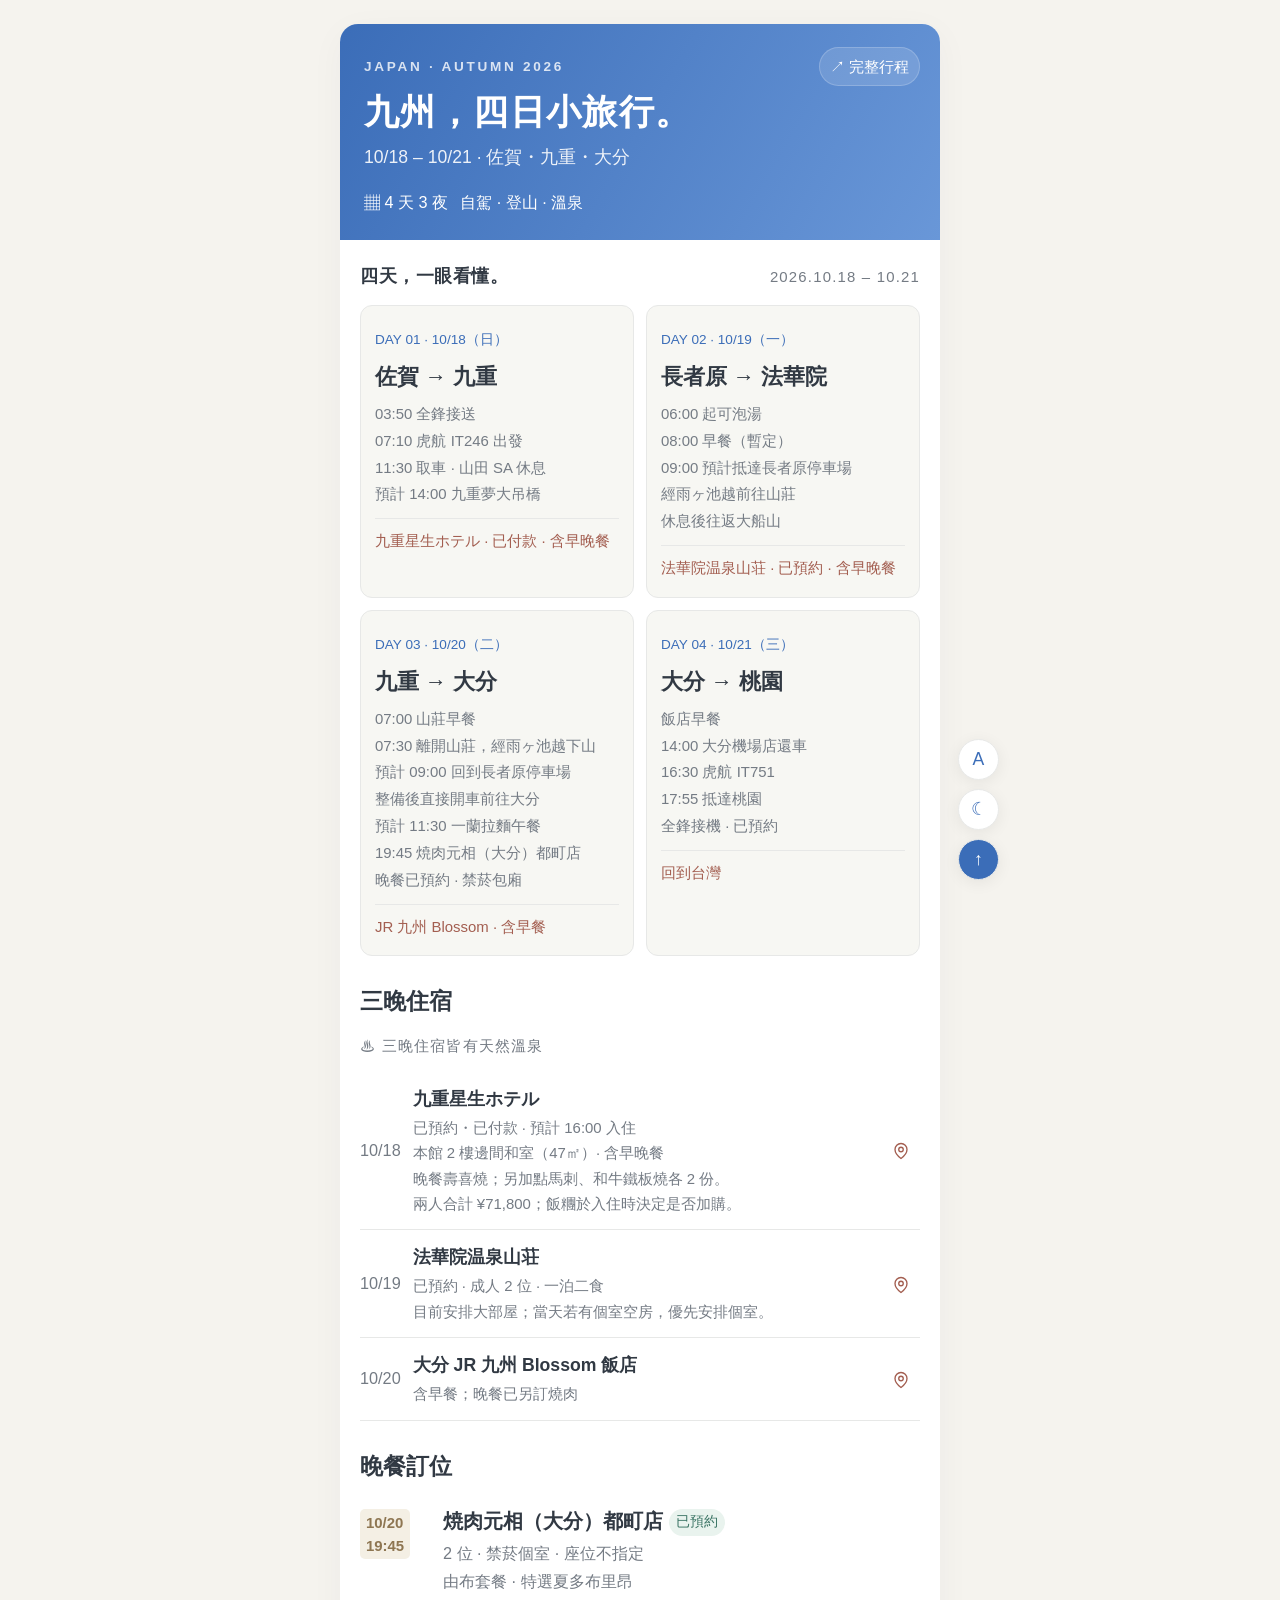
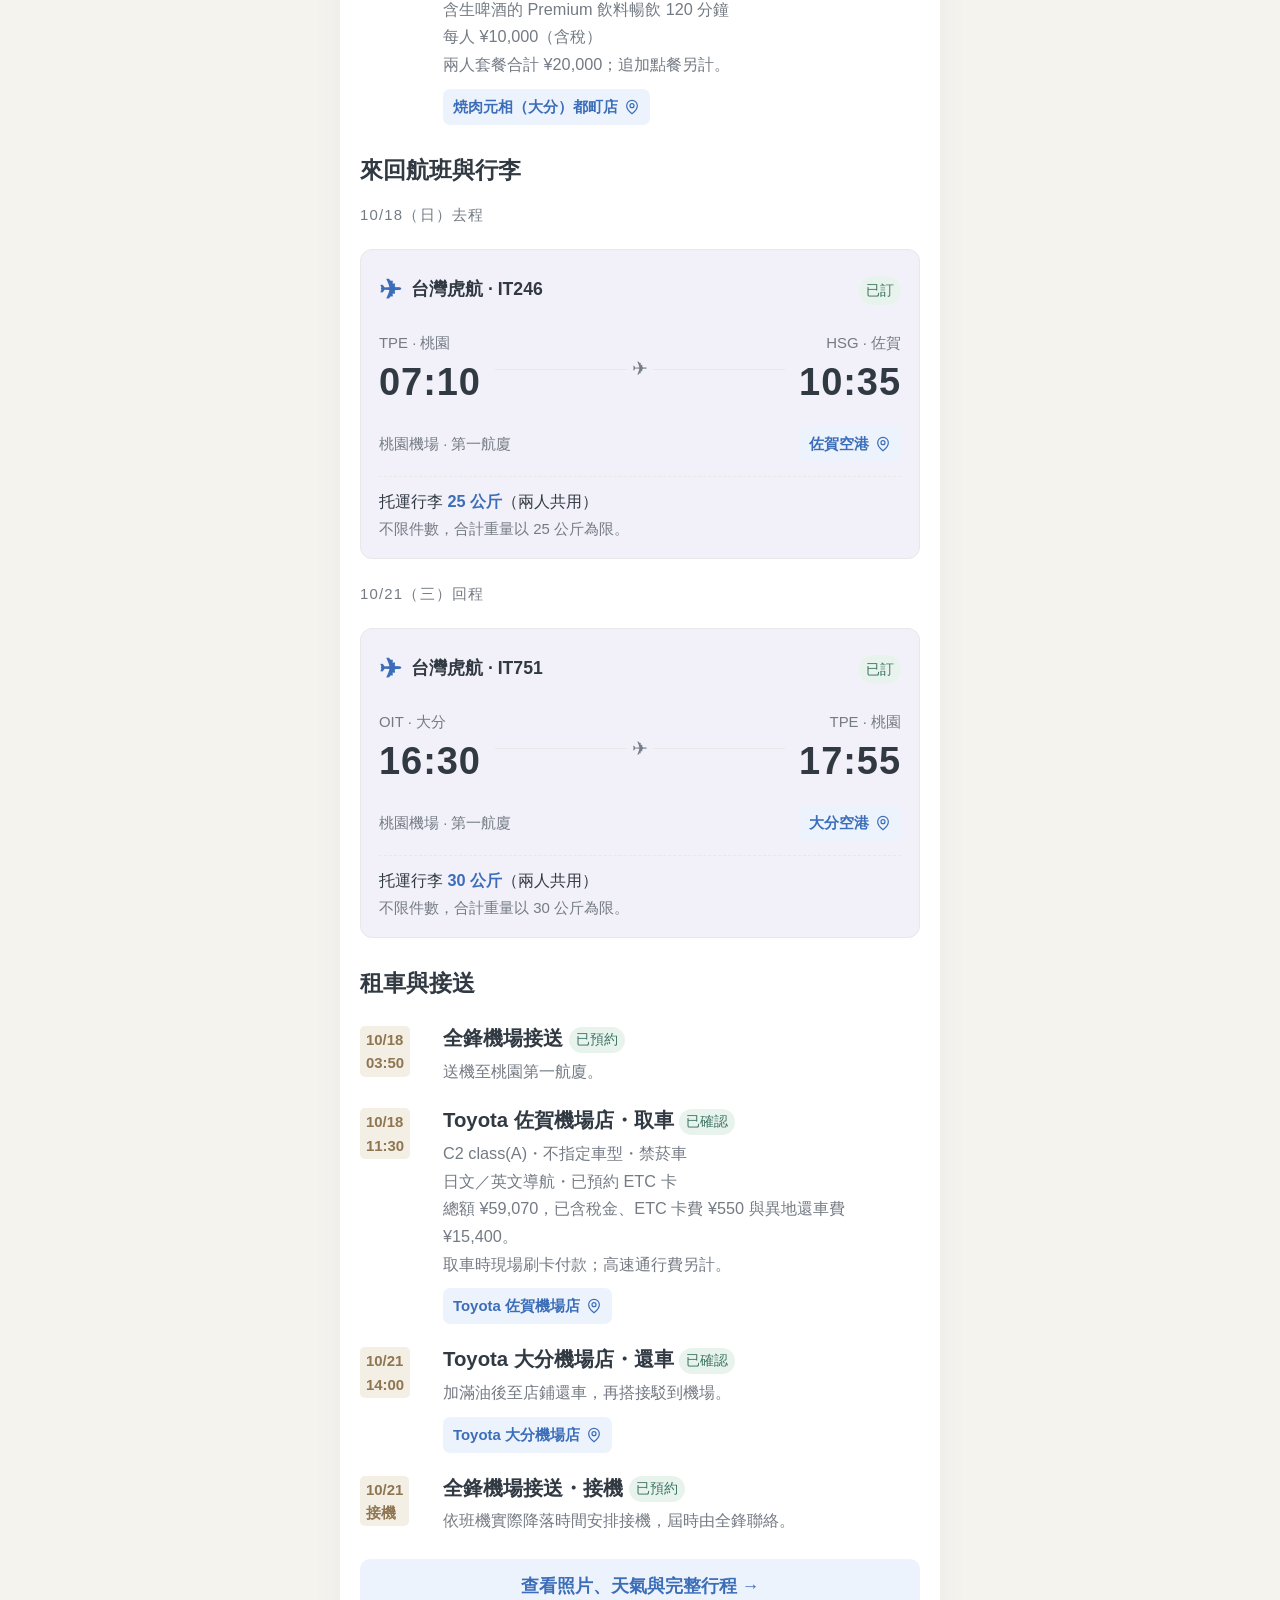
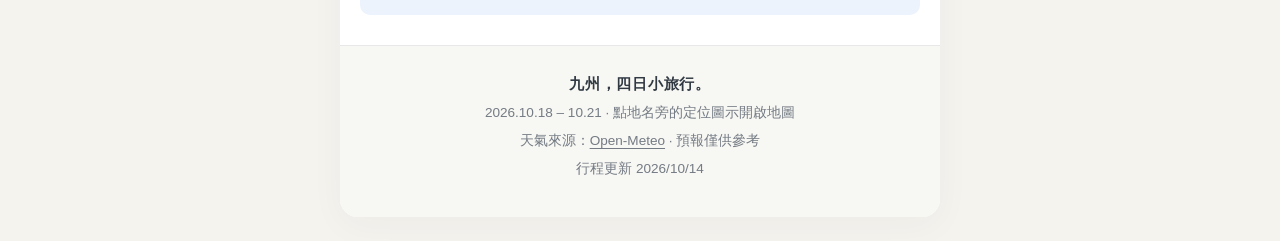
==== commit 0e48214d: "Update October 20 breakfast, descent, and Oita lunch schedule" ====
--- a/summary.html
+++ b/summary.html
@@ -1 +1 @@
-<!doctype html><html lang="zh-Hant"><head><meta charset="utf-8"><meta name="viewport" content="width=device-width,initial-scale=1"><meta name="theme-color" content="#3b6db8"><meta name="description" content="2026 年 10 月 18 至 21 日九州四日行程：佐賀、九重、大分。航班、租車、住宿、照片與每日天氣。"><title>九州四日旅 · 簡易行程表</title><script>try{var t=localStorage.getItem('trip-2026-10-theme');document.documentElement.dataset.theme=t==='dark'?'dark':'light';var s=localStorage.getItem('trip-2026-10-scale');if(['1','1.12','1.24'].includes(s)){document.documentElement.dataset.scale=s;document.documentElement.style.setProperty('--scale',s);}}catch(e){}</script><link rel="stylesheet" href="styles.css?v=20261011-weather-row"></head><body id="top"><div class="container"><header class="hero"><span class="eyebrow">JAPAN · AUTUMN 2026</span><a class="view-link" href="index.html">↗ 完整行程</a><h1>九州，四日小旅行。</h1><p>10/18 – 10/21 · 佐賀・九重・大分</p><div class="hero-meta"><span>▦ 4 天 3 夜</span><span>自駕 · 登山 · 溫泉</span></div></header><main class="summary-content"><div class="section-caption"><strong>四天，一眼看懂。</strong><span>2026.10.18 – 10.21</span></div><div class="summary-grid"><a class="summary-card" href="index.html#day1"><small>DAY 01 · 10/18（日）</small><h2>佐賀 → 九重</h2><p>03:50 全鋒接送<br>07:10 虎航 IT246 出發<br>11:30 取車 · 山田 SA 休息<br>預計 14:00 九重夢大吊橋</p><div class="summary-stay">九重星生ホテル · 已付款 · 含早晚餐</div></a><a class="summary-card" href="index.html#day2"><small>DAY 02 · 10/19（一）</small><h2>長者原 → 法華院</h2><p>06:00 起可泡湯<br>08:00 早餐（暫定）<br>09:00 預計抵達長者原停車場<br>經雨ヶ池越前往山莊<br>休息後往返大船山</p><div class="summary-stay">法華院温泉山荘 · 已預約 · 含早晚餐</div></a><a class="summary-card" href="index.html#day3"><small>DAY 03 · 10/20（二）</small><h2>九重 → 大分</h2><p>早餐後經雨ヶ池越原路下山<br>長者原取車後前往大分<br>19:45 焼肉元相（大分）都町店<br>晚餐已預約 · 禁菸包廂</p><div class="summary-stay">JR 九州 Blossom · 含早餐</div></a><a class="summary-card" href="index.html#day4"><small>DAY 04 · 10/21（三）</small><h2>大分 → 桃園</h2><p>飯店早餐<br>14:00 大分機場店還車<br>16:30 虎航 IT751<br>17:55 抵達桃園<br>全鋒接機 · 已預約</p><div class="summary-stay">回到台灣</div></a></div><h2 class="summary-title">三晚住宿</h2><p class="section-caption">♨ 三晚住宿皆有天然溫泉</p><div class="stay-row"><span class="date">10/18</span><div><h3>九重星生ホテル</h3><p>已預約・已付款 · 預計 16:00 入住<br>本館 2 樓邊間和室（47㎡）· 含早晚餐<br>晚餐壽喜燒；另加點馬刺、和牛鐵板燒各 2 份。<br>兩人合計 ¥71,800；飯糰於入住時決定是否加購。</p></div><a class="stay-pin" href="https://www.google.com/maps/search/?api=1&amp;query=%E4%B9%9D%E9%87%8D%E6%98%9F%E7%94%9F%E3%83%9B%E3%83%86%E3%83%AB%20%E5%A4%A7%E5%88%86%E7%9C%8C%E7%8E%96%E7%8F%A0%E9%83%A1%E4%B9%9D%E9%87%8D%E7%94%BA%E7%94%B0%E9%87%8E230" target="_blank" rel="noopener noreferrer"><span class="sr-only">九重星生ホテル</span><svg viewBox="0 0 24 24" fill="none" stroke="currentColor" stroke-width="1.8" aria-hidden="true"><path d="M20 10c0 6-8 12-8 12S4 16 4 10a8 8 0 1 1 16 0Z"/><circle cx="12" cy="10" r="3"/></svg></a></div><div class="stay-row"><span class="date">10/19</span><div><h3>法華院温泉山荘</h3><p>已預約 · 成人 2 位 · 一泊二食<br>目前安排大部屋；當天若有個室空房，優先安排個室。</p></div><a class="stay-pin" href="https://maps.app.goo.gl/927fi7xS3Q4PLwQB8" target="_blank" rel="noopener noreferrer"><span class="sr-only">法華院温泉山荘</span><svg viewBox="0 0 24 24" fill="none" stroke="currentColor" stroke-width="1.8" aria-hidden="true"><path d="M20 10c0 6-8 12-8 12S4 16 4 10a8 8 0 1 1 16 0Z"/><circle cx="12" cy="10" r="3"/></svg></a></div><div class="stay-row"><span class="date">10/20</span><div><h3>大分 JR 九州 Blossom 飯店</h3><p>含早餐；晚餐已另訂燒肉</p></div><a class="stay-pin" href="https://maps.app.goo.gl/UFtnb4A1TBKKUvmF8" target="_blank" rel="noopener noreferrer"><span class="sr-only">大分 JR 九州 Blossom 飯店</span><svg viewBox="0 0 24 24" fill="none" stroke="currentColor" stroke-width="1.8" aria-hidden="true"><path d="M20 10c0 6-8 12-8 12S4 16 4 10a8 8 0 1 1 16 0Z"/><circle cx="12" cy="10" r="3"/></svg></a></div><h2 class="summary-title">晚餐訂位</h2><div class="spot"><div class="spot-time"><b>10/20<br>19:45</b></div><div class="spot-body"><h3>焼肉元相（大分）都町店 <span class="status">已預約</span></h3><p>2 位 · 禁菸個室 · 座位不指定<br>由布套餐 · 特選夏多布里昂<br>含生啤酒的 Premium 飲料暢飲 120 分鐘<br>每人 ¥10,000（含稅）<br>兩人套餐合計 ¥20,000；追加點餐另計。</p><div class="links"><a class="map-link" href="https://maps.app.goo.gl/7Efxhar2c1gydk62A" target="_blank" rel="noopener noreferrer">焼肉元相（大分）都町店<svg viewBox="0 0 24 24" fill="none" stroke="currentColor" stroke-width="1.8" aria-hidden="true"><path d="M20 10c0 6-8 12-8 12S4 16 4 10a8 8 0 1 1 16 0Z"/><circle cx="12" cy="10" r="3"/></svg></a></div></div></div><h2 class="summary-title">來回航班與行李</h2><p class="section-caption">10/18（日）去程</p><article class="flight-card" aria-label="去程航班 IT246"><div class="flight-head"><span class="plane" aria-hidden="true">✈</span><span>台灣虎航 · IT246</span><span class="status">已訂</span></div><div class="flight-route"><div class="flight-end"><small>TPE · 桃園</small><strong>07:10</strong></div><span class="flight-arrow" aria-hidden="true">✈</span><div class="flight-end"><small>HSG · 佐賀</small><strong>10:35</strong></div></div><div class="flight-foot"><span>桃園機場 · 第一航廈</span><a class="map-link" href="https://www.google.com/maps/search/?api=1&amp;query=%E4%BD%90%E8%B3%80%E7%A9%BA%E6%B8%AF" target="_blank" rel="noopener noreferrer">佐賀空港<svg viewBox="0 0 24 24" fill="none" stroke="currentColor" stroke-width="1.8" aria-hidden="true"><path d="M20 10c0 6-8 12-8 12S4 16 4 10a8 8 0 1 1 16 0Z"/><circle cx="12" cy="10" r="3"/></svg></a></div><div class="baggage">托運行李 <strong>25 公斤</strong>（兩人共用）<small>不限件數，合計重量以 25 公斤為限。</small></div></article><p class="section-caption">10/21（三）回程</p><article class="flight-card" aria-label="回程航班 IT751"><div class="flight-head"><span class="plane" aria-hidden="true">✈</span><span>台灣虎航 · IT751</span><span class="status">已訂</span></div><div class="flight-route"><div class="flight-end"><small>OIT · 大分</small><strong>16:30</strong></div><span class="flight-arrow" aria-hidden="true">✈</span><div class="flight-end"><small>TPE · 桃園</small><strong>17:55</strong></div></div><div class="flight-foot"><span>桃園機場 · 第一航廈</span><a class="map-link" href="https://www.google.com/maps/search/?api=1&amp;query=%E5%A4%A7%E5%88%86%E7%A9%BA%E6%B8%AF" target="_blank" rel="noopener noreferrer">大分空港<svg viewBox="0 0 24 24" fill="none" stroke="currentColor" stroke-width="1.8" aria-hidden="true"><path d="M20 10c0 6-8 12-8 12S4 16 4 10a8 8 0 1 1 16 0Z"/><circle cx="12" cy="10" r="3"/></svg></a></div><div class="baggage">托運行李 <strong>30 公斤</strong>（兩人共用）<small>不限件數，合計重量以 30 公斤為限。</small></div></article><h2 class="summary-title">租車與接送</h2><div class="spot"><div class="spot-time"><b>10/18<br>03:50</b></div><div class="spot-body"><h3>全鋒機場接送 <span class="status">已預約</span></h3><p>送機至桃園第一航廈。</p></div></div><div class="spot"><div class="spot-time"><b>10/18<br>11:30</b></div><div class="spot-body"><h3>Toyota 佐賀機場店・取車 <span class="status">已確認</span></h3><p>C2 class(A)・不指定車型・禁菸車<br>日文／英文導航・已預約 ETC 卡<br>總額 ¥59,070，已含稅金、ETC 卡費 ¥550 與異地還車費 ¥15,400。<br>取車時現場刷卡付款；高速通行費另計。</p><div class="links"><a class="map-link" href="https://www.google.com/maps/search/?api=1&amp;query=%E3%83%88%E3%83%A8%E3%82%BF%E3%83%AC%E3%83%B3%E3%82%BF%E3%82%AB%E3%83%BC%20%E4%BD%90%E8%B3%80%E7%A9%BA%E6%B8%AF%E5%BA%97%20%E4%BD%90%E8%B3%80%E5%B8%82%E5%B7%9D%E5%89%AF%E7%94%BA%E5%A4%A7%E5%AD%97%E7%8A%AC%E4%BA%95%E9%81%939476-187" target="_blank" rel="noopener noreferrer">Toyota 佐賀機場店<svg viewBox="0 0 24 24" fill="none" stroke="currentColor" stroke-width="1.8" aria-hidden="true"><path d="M20 10c0 6-8 12-8 12S4 16 4 10a8 8 0 1 1 16 0Z"/><circle cx="12" cy="10" r="3"/></svg></a></div></div></div><div class="spot"><div class="spot-time"><b>10/21<br>14:00</b></div><div class="spot-body"><h3>Toyota 大分機場店・還車 <span class="status">已確認</span></h3><p>加滿油後至店鋪還車，再搭接駁到機場。</p><div class="links"><a class="map-link" href="https://maps.app.goo.gl/buRkkpWX2ztvm2YX8" target="_blank" rel="noopener noreferrer">Toyota 大分機場店<svg viewBox="0 0 24 24" fill="none" stroke="currentColor" stroke-width="1.8" aria-hidden="true"><path d="M20 10c0 6-8 12-8 12S4 16 4 10a8 8 0 1 1 16 0Z"/><circle cx="12" cy="10" r="3"/></svg></a></div></div></div><div class="spot"><div class="spot-time"><b>10/21<br>接機</b></div><div class="spot-body"><h3>全鋒機場接送・接機 <span class="status">已預約</span></h3><p>依班機實際降落時間安排接機，屆時由全鋒聯絡。</p></div></div><h2 class="summary-title">接下來補上</h2><ul class="checklist"><li>10/20 下山後的途中景點與午餐。</li></ul><a class="summary-jump" href="index.html">查看照片、天氣與完整行程 →</a></main><footer class="footer"><b>九州，四日小旅行。</b><p>2026.10.18 – 10.21 · 點地名旁的定位圖示開啟地圖</p><p>天氣來源：<a href="https://open-meteo.com/" target="_blank" rel="noopener noreferrer">Open-Meteo</a> · 預報僅供參考</p><p>行程更新 2026/10/14</p></footer></div><div class="float-tools" aria-label="閱讀工具"><button type="button" id="textToggle" aria-label="字體大小">A</button><button type="button" id="themeToggle" aria-label="切換深色模式">☾</button><a href="#top" aria-label="回到頂部">↑</a></div><script src="app.js?v=20261011-close-center" defer></script><script src="weather.js?v=20261010-3h" defer></script></body></html>+<!doctype html><html lang="zh-Hant"><head><meta charset="utf-8"><meta name="viewport" content="width=device-width,initial-scale=1"><meta name="theme-color" content="#3b6db8"><meta name="description" content="2026 年 10 月 18 至 21 日九州四日行程：佐賀、九重、大分。航班、租車、住宿、照片與每日天氣。"><title>九州四日旅 · 簡易行程表</title><script>try{var t=localStorage.getItem('trip-2026-10-theme');document.documentElement.dataset.theme=t==='dark'?'dark':'light';var s=localStorage.getItem('trip-2026-10-scale');if(['1','1.12','1.24'].includes(s)){document.documentElement.dataset.scale=s;document.documentElement.style.setProperty('--scale',s);}}catch(e){}</script><link rel="stylesheet" href="styles.css?v=20261011-weather-row"></head><body id="top"><div class="container"><header class="hero"><span class="eyebrow">JAPAN · AUTUMN 2026</span><a class="view-link" href="index.html">↗ 完整行程</a><h1>九州，四日小旅行。</h1><p>10/18 – 10/21 · 佐賀・九重・大分</p><div class="hero-meta"><span>▦ 4 天 3 夜</span><span>自駕 · 登山 · 溫泉</span></div></header><main class="summary-content"><div class="section-caption"><strong>四天，一眼看懂。</strong><span>2026.10.18 – 10.21</span></div><div class="summary-grid"><a class="summary-card" href="index.html#day1"><small>DAY 01 · 10/18（日）</small><h2>佐賀 → 九重</h2><p>03:50 全鋒接送<br>07:10 虎航 IT246 出發<br>11:30 取車 · 山田 SA 休息<br>預計 14:00 九重夢大吊橋</p><div class="summary-stay">九重星生ホテル · 已付款 · 含早晚餐</div></a><a class="summary-card" href="index.html#day2"><small>DAY 02 · 10/19（一）</small><h2>長者原 → 法華院</h2><p>06:00 起可泡湯<br>08:00 早餐（暫定）<br>09:00 預計抵達長者原停車場<br>經雨ヶ池越前往山莊<br>休息後往返大船山</p><div class="summary-stay">法華院温泉山荘 · 已預約 · 含早晚餐</div></a><a class="summary-card" href="index.html#day3"><small>DAY 03 · 10/20（二）</small><h2>九重 → 大分</h2><p>07:00 山莊早餐<br>07:30 離開山莊，經雨ヶ池越下山<br>預計 09:00 回到長者原停車場<br>整備後直接開車前往大分<br>預計 11:30 一蘭拉麵午餐<br>19:45 焼肉元相（大分）都町店<br>晚餐已預約 · 禁菸包廂</p><div class="summary-stay">JR 九州 Blossom · 含早餐</div></a><a class="summary-card" href="index.html#day4"><small>DAY 04 · 10/21（三）</small><h2>大分 → 桃園</h2><p>飯店早餐<br>14:00 大分機場店還車<br>16:30 虎航 IT751<br>17:55 抵達桃園<br>全鋒接機 · 已預約</p><div class="summary-stay">回到台灣</div></a></div><h2 class="summary-title">三晚住宿</h2><p class="section-caption">♨ 三晚住宿皆有天然溫泉</p><div class="stay-row"><span class="date">10/18</span><div><h3>九重星生ホテル</h3><p>已預約・已付款 · 預計 16:00 入住<br>本館 2 樓邊間和室（47㎡）· 含早晚餐<br>晚餐壽喜燒；另加點馬刺、和牛鐵板燒各 2 份。<br>兩人合計 ¥71,800；飯糰於入住時決定是否加購。</p></div><a class="stay-pin" href="https://www.google.com/maps/search/?api=1&amp;query=%E4%B9%9D%E9%87%8D%E6%98%9F%E7%94%9F%E3%83%9B%E3%83%86%E3%83%AB%20%E5%A4%A7%E5%88%86%E7%9C%8C%E7%8E%96%E7%8F%A0%E9%83%A1%E4%B9%9D%E9%87%8D%E7%94%BA%E7%94%B0%E9%87%8E230" target="_blank" rel="noopener noreferrer"><span class="sr-only">九重星生ホテル</span><svg viewBox="0 0 24 24" fill="none" stroke="currentColor" stroke-width="1.8" aria-hidden="true"><path d="M20 10c0 6-8 12-8 12S4 16 4 10a8 8 0 1 1 16 0Z"/><circle cx="12" cy="10" r="3"/></svg></a></div><div class="stay-row"><span class="date">10/19</span><div><h3>法華院温泉山荘</h3><p>已預約 · 成人 2 位 · 一泊二食<br>目前安排大部屋；當天若有個室空房，優先安排個室。</p></div><a class="stay-pin" href="https://maps.app.goo.gl/927fi7xS3Q4PLwQB8" target="_blank" rel="noopener noreferrer"><span class="sr-only">法華院温泉山荘</span><svg viewBox="0 0 24 24" fill="none" stroke="currentColor" stroke-width="1.8" aria-hidden="true"><path d="M20 10c0 6-8 12-8 12S4 16 4 10a8 8 0 1 1 16 0Z"/><circle cx="12" cy="10" r="3"/></svg></a></div><div class="stay-row"><span class="date">10/20</span><div><h3>大分 JR 九州 Blossom 飯店</h3><p>含早餐；晚餐已另訂燒肉</p></div><a class="stay-pin" href="https://maps.app.goo.gl/UFtnb4A1TBKKUvmF8" target="_blank" rel="noopener noreferrer"><span class="sr-only">大分 JR 九州 Blossom 飯店</span><svg viewBox="0 0 24 24" fill="none" stroke="currentColor" stroke-width="1.8" aria-hidden="true"><path d="M20 10c0 6-8 12-8 12S4 16 4 10a8 8 0 1 1 16 0Z"/><circle cx="12" cy="10" r="3"/></svg></a></div><h2 class="summary-title">晚餐訂位</h2><div class="spot"><div class="spot-time"><b>10/20<br>19:45</b></div><div class="spot-body"><h3>焼肉元相（大分）都町店 <span class="status">已預約</span></h3><p>2 位 · 禁菸個室 · 座位不指定<br>由布套餐 · 特選夏多布里昂<br>含生啤酒的 Premium 飲料暢飲 120 分鐘<br>每人 ¥10,000（含稅）<br>兩人套餐合計 ¥20,000；追加點餐另計。</p><div class="links"><a class="map-link" href="https://maps.app.goo.gl/7Efxhar2c1gydk62A" target="_blank" rel="noopener noreferrer">焼肉元相（大分）都町店<svg viewBox="0 0 24 24" fill="none" stroke="currentColor" stroke-width="1.8" aria-hidden="true"><path d="M20 10c0 6-8 12-8 12S4 16 4 10a8 8 0 1 1 16 0Z"/><circle cx="12" cy="10" r="3"/></svg></a></div></div></div><h2 class="summary-title">來回航班與行李</h2><p class="section-caption">10/18（日）去程</p><article class="flight-card" aria-label="去程航班 IT246"><div class="flight-head"><span class="plane" aria-hidden="true">✈</span><span>台灣虎航 · IT246</span><span class="status">已訂</span></div><div class="flight-route"><div class="flight-end"><small>TPE · 桃園</small><strong>07:10</strong></div><span class="flight-arrow" aria-hidden="true">✈</span><div class="flight-end"><small>HSG · 佐賀</small><strong>10:35</strong></div></div><div class="flight-foot"><span>桃園機場 · 第一航廈</span><a class="map-link" href="https://www.google.com/maps/search/?api=1&amp;query=%E4%BD%90%E8%B3%80%E7%A9%BA%E6%B8%AF" target="_blank" rel="noopener noreferrer">佐賀空港<svg viewBox="0 0 24 24" fill="none" stroke="currentColor" stroke-width="1.8" aria-hidden="true"><path d="M20 10c0 6-8 12-8 12S4 16 4 10a8 8 0 1 1 16 0Z"/><circle cx="12" cy="10" r="3"/></svg></a></div><div class="baggage">托運行李 <strong>25 公斤</strong>（兩人共用）<small>不限件數，合計重量以 25 公斤為限。</small></div></article><p class="section-caption">10/21（三）回程</p><article class="flight-card" aria-label="回程航班 IT751"><div class="flight-head"><span class="plane" aria-hidden="true">✈</span><span>台灣虎航 · IT751</span><span class="status">已訂</span></div><div class="flight-route"><div class="flight-end"><small>OIT · 大分</small><strong>16:30</strong></div><span class="flight-arrow" aria-hidden="true">✈</span><div class="flight-end"><small>TPE · 桃園</small><strong>17:55</strong></div></div><div class="flight-foot"><span>桃園機場 · 第一航廈</span><a class="map-link" href="https://www.google.com/maps/search/?api=1&amp;query=%E5%A4%A7%E5%88%86%E7%A9%BA%E6%B8%AF" target="_blank" rel="noopener noreferrer">大分空港<svg viewBox="0 0 24 24" fill="none" stroke="currentColor" stroke-width="1.8" aria-hidden="true"><path d="M20 10c0 6-8 12-8 12S4 16 4 10a8 8 0 1 1 16 0Z"/><circle cx="12" cy="10" r="3"/></svg></a></div><div class="baggage">托運行李 <strong>30 公斤</strong>（兩人共用）<small>不限件數，合計重量以 30 公斤為限。</small></div></article><h2 class="summary-title">租車與接送</h2><div class="spot"><div class="spot-time"><b>10/18<br>03:50</b></div><div class="spot-body"><h3>全鋒機場接送 <span class="status">已預約</span></h3><p>送機至桃園第一航廈。</p></div></div><div class="spot"><div class="spot-time"><b>10/18<br>11:30</b></div><div class="spot-body"><h3>Toyota 佐賀機場店・取車 <span class="status">已確認</span></h3><p>C2 class(A)・不指定車型・禁菸車<br>日文／英文導航・已預約 ETC 卡<br>總額 ¥59,070，已含稅金、ETC 卡費 ¥550 與異地還車費 ¥15,400。<br>取車時現場刷卡付款；高速通行費另計。</p><div class="links"><a class="map-link" href="https://www.google.com/maps/search/?api=1&amp;query=%E3%83%88%E3%83%A8%E3%82%BF%E3%83%AC%E3%83%B3%E3%82%BF%E3%82%AB%E3%83%BC%20%E4%BD%90%E8%B3%80%E7%A9%BA%E6%B8%AF%E5%BA%97%20%E4%BD%90%E8%B3%80%E5%B8%82%E5%B7%9D%E5%89%AF%E7%94%BA%E5%A4%A7%E5%AD%97%E7%8A%AC%E4%BA%95%E9%81%939476-187" target="_blank" rel="noopener noreferrer">Toyota 佐賀機場店<svg viewBox="0 0 24 24" fill="none" stroke="currentColor" stroke-width="1.8" aria-hidden="true"><path d="M20 10c0 6-8 12-8 12S4 16 4 10a8 8 0 1 1 16 0Z"/><circle cx="12" cy="10" r="3"/></svg></a></div></div></div><div class="spot"><div class="spot-time"><b>10/21<br>14:00</b></div><div class="spot-body"><h3>Toyota 大分機場店・還車 <span class="status">已確認</span></h3><p>加滿油後至店鋪還車，再搭接駁到機場。</p><div class="links"><a class="map-link" href="https://maps.app.goo.gl/buRkkpWX2ztvm2YX8" target="_blank" rel="noopener noreferrer">Toyota 大分機場店<svg viewBox="0 0 24 24" fill="none" stroke="currentColor" stroke-width="1.8" aria-hidden="true"><path d="M20 10c0 6-8 12-8 12S4 16 4 10a8 8 0 1 1 16 0Z"/><circle cx="12" cy="10" r="3"/></svg></a></div></div></div><div class="spot"><div class="spot-time"><b>10/21<br>接機</b></div><div class="spot-body"><h3>全鋒機場接送・接機 <span class="status">已預約</span></h3><p>依班機實際降落時間安排接機，屆時由全鋒聯絡。</p></div></div><a class="summary-jump" href="index.html">查看照片、天氣與完整行程 →</a></main><footer class="footer"><b>九州，四日小旅行。</b><p>2026.10.18 – 10.21 · 點地名旁的定位圖示開啟地圖</p><p>天氣來源：<a href="https://open-meteo.com/" target="_blank" rel="noopener noreferrer">Open-Meteo</a> · 預報僅供參考</p><p>行程更新 2026/10/14</p></footer></div><div class="float-tools" aria-label="閱讀工具"><button type="button" id="textToggle" aria-label="字體大小">A</button><button type="button" id="themeToggle" aria-label="切換深色模式">☾</button><a href="#top" aria-label="回到頂部">↑</a></div><script src="app.js?v=20261011-close-center" defer></script><script src="weather.js?v=20261010-3h" defer></script></body></html>
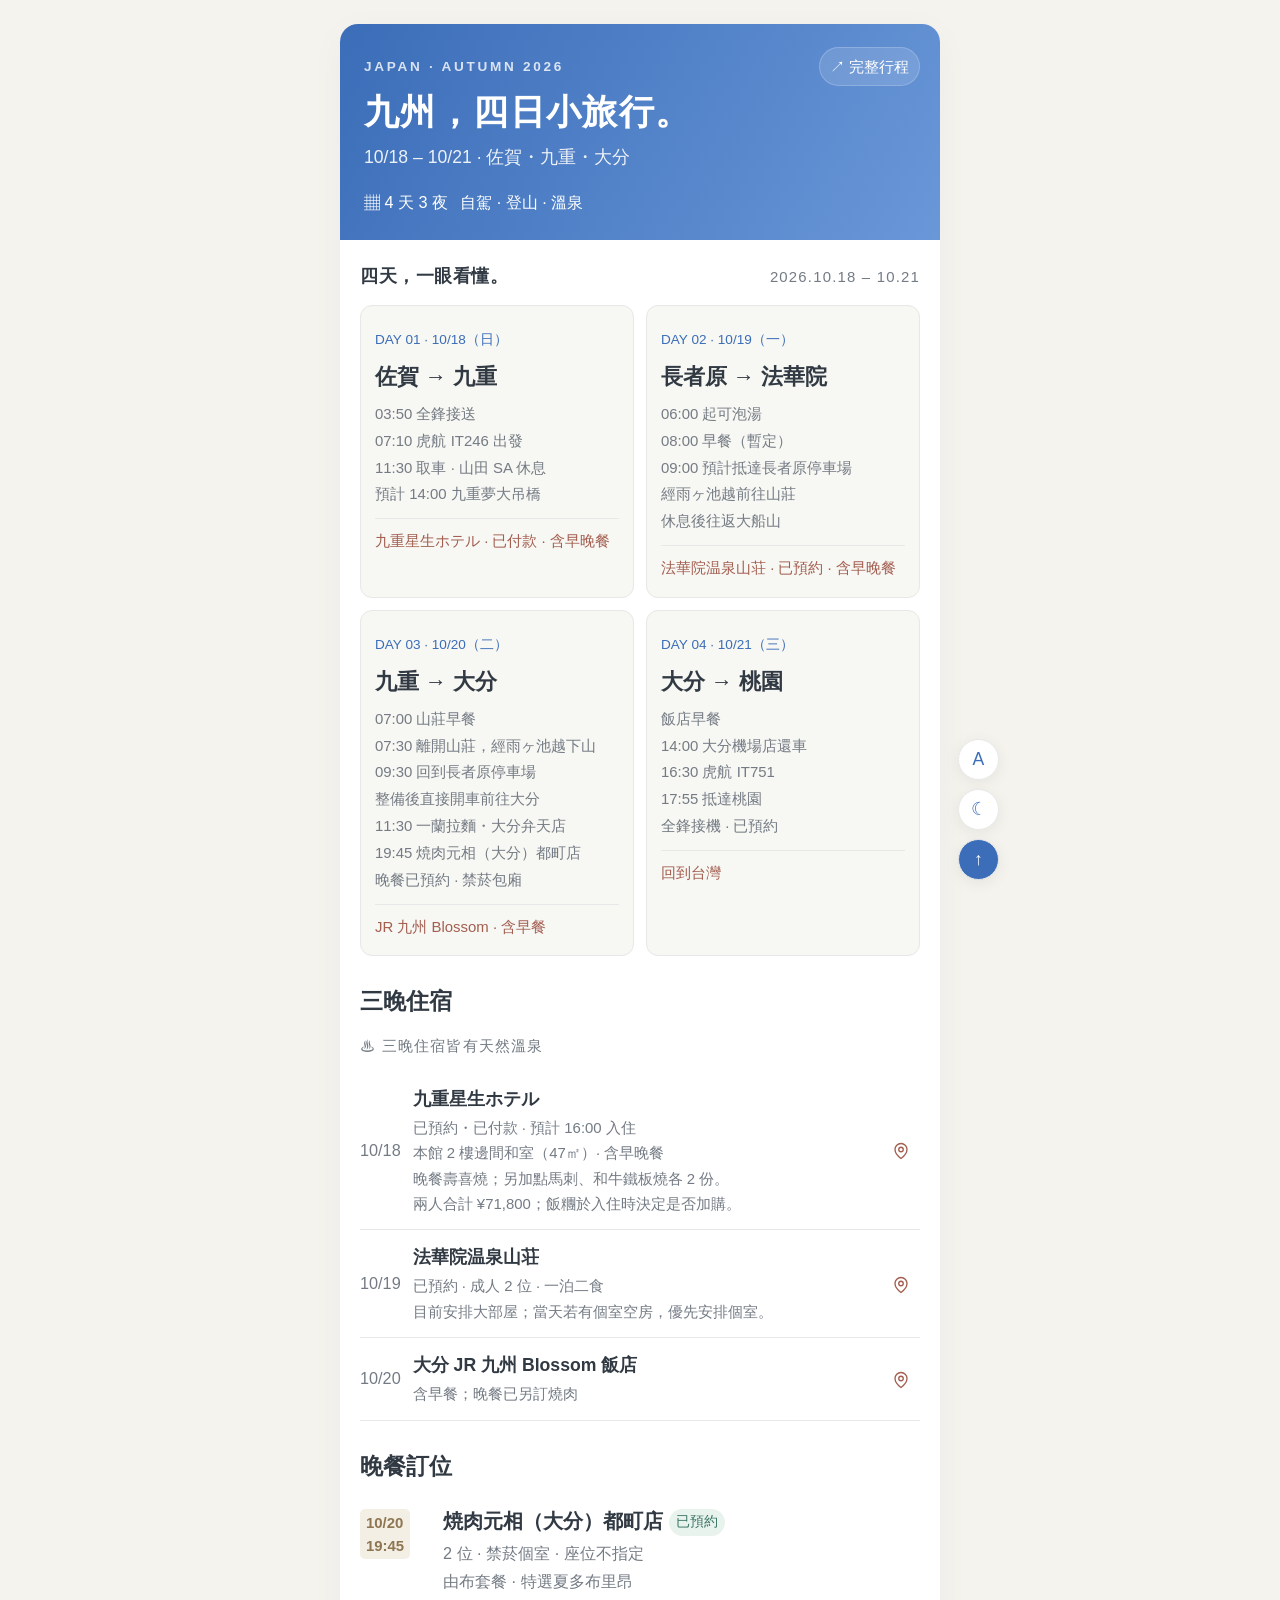
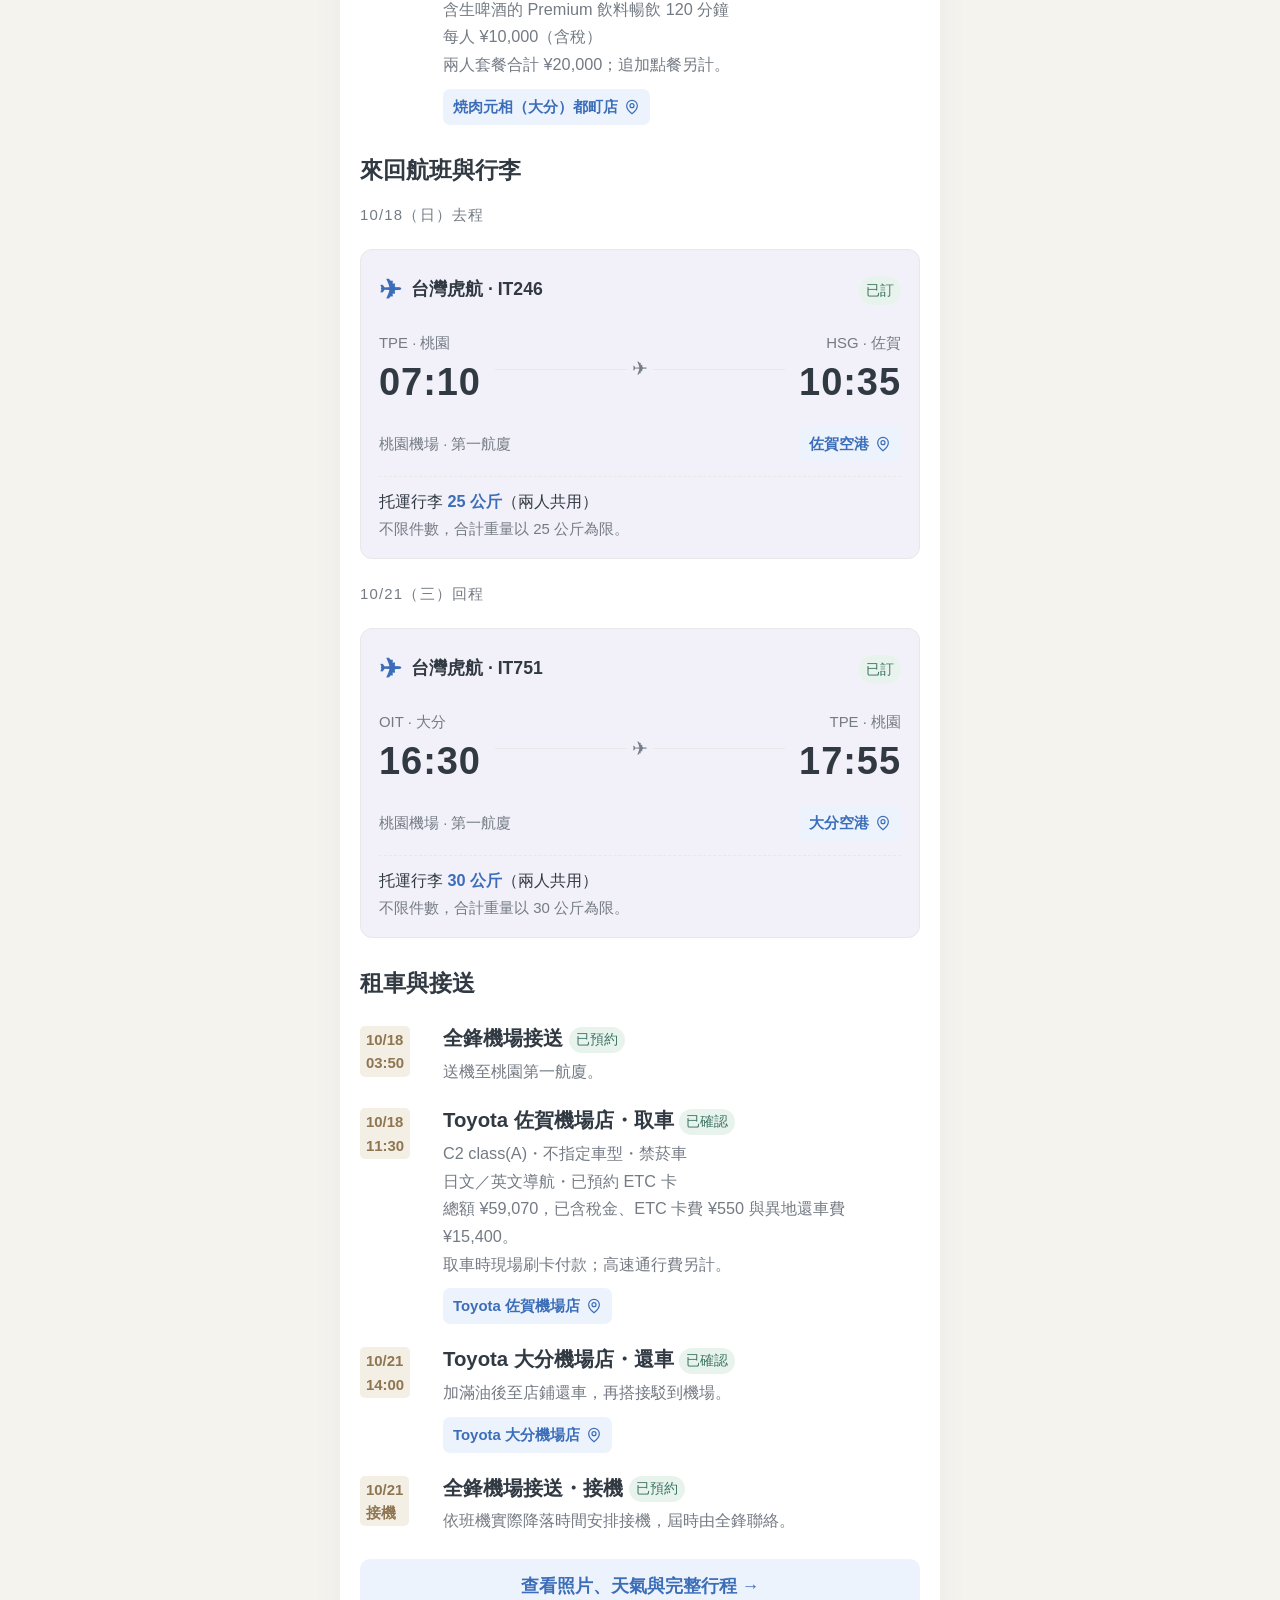
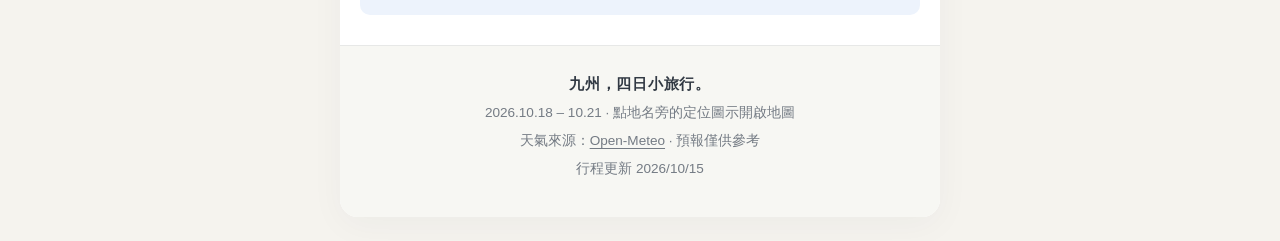
==== commit df8b85c0: "Adjust October 20 timing and add Ichiran map and photo gallery" ====
--- a/summary.html
+++ b/summary.html
@@ -1 +1 @@
-<!doctype html><html lang="zh-Hant"><head><meta charset="utf-8"><meta name="viewport" content="width=device-width,initial-scale=1"><meta name="theme-color" content="#3b6db8"><meta name="description" content="2026 年 10 月 18 至 21 日九州四日行程：佐賀、九重、大分。航班、租車、住宿、照片與每日天氣。"><title>九州四日旅 · 簡易行程表</title><script>try{var t=localStorage.getItem('trip-2026-10-theme');document.documentElement.dataset.theme=t==='dark'?'dark':'light';var s=localStorage.getItem('trip-2026-10-scale');if(['1','1.12','1.24'].includes(s)){document.documentElement.dataset.scale=s;document.documentElement.style.setProperty('--scale',s);}}catch(e){}</script><link rel="stylesheet" href="styles.css?v=20261011-weather-row"></head><body id="top"><div class="container"><header class="hero"><span class="eyebrow">JAPAN · AUTUMN 2026</span><a class="view-link" href="index.html">↗ 完整行程</a><h1>九州，四日小旅行。</h1><p>10/18 – 10/21 · 佐賀・九重・大分</p><div class="hero-meta"><span>▦ 4 天 3 夜</span><span>自駕 · 登山 · 溫泉</span></div></header><main class="summary-content"><div class="section-caption"><strong>四天，一眼看懂。</strong><span>2026.10.18 – 10.21</span></div><div class="summary-grid"><a class="summary-card" href="index.html#day1"><small>DAY 01 · 10/18（日）</small><h2>佐賀 → 九重</h2><p>03:50 全鋒接送<br>07:10 虎航 IT246 出發<br>11:30 取車 · 山田 SA 休息<br>預計 14:00 九重夢大吊橋</p><div class="summary-stay">九重星生ホテル · 已付款 · 含早晚餐</div></a><a class="summary-card" href="index.html#day2"><small>DAY 02 · 10/19（一）</small><h2>長者原 → 法華院</h2><p>06:00 起可泡湯<br>08:00 早餐（暫定）<br>09:00 預計抵達長者原停車場<br>經雨ヶ池越前往山莊<br>休息後往返大船山</p><div class="summary-stay">法華院温泉山荘 · 已預約 · 含早晚餐</div></a><a class="summary-card" href="index.html#day3"><small>DAY 03 · 10/20（二）</small><h2>九重 → 大分</h2><p>07:00 山莊早餐<br>07:30 離開山莊，經雨ヶ池越下山<br>預計 09:00 回到長者原停車場<br>整備後直接開車前往大分<br>預計 11:30 一蘭拉麵午餐<br>19:45 焼肉元相（大分）都町店<br>晚餐已預約 · 禁菸包廂</p><div class="summary-stay">JR 九州 Blossom · 含早餐</div></a><a class="summary-card" href="index.html#day4"><small>DAY 04 · 10/21（三）</small><h2>大分 → 桃園</h2><p>飯店早餐<br>14:00 大分機場店還車<br>16:30 虎航 IT751<br>17:55 抵達桃園<br>全鋒接機 · 已預約</p><div class="summary-stay">回到台灣</div></a></div><h2 class="summary-title">三晚住宿</h2><p class="section-caption">♨ 三晚住宿皆有天然溫泉</p><div class="stay-row"><span class="date">10/18</span><div><h3>九重星生ホテル</h3><p>已預約・已付款 · 預計 16:00 入住<br>本館 2 樓邊間和室（47㎡）· 含早晚餐<br>晚餐壽喜燒；另加點馬刺、和牛鐵板燒各 2 份。<br>兩人合計 ¥71,800；飯糰於入住時決定是否加購。</p></div><a class="stay-pin" href="https://www.google.com/maps/search/?api=1&amp;query=%E4%B9%9D%E9%87%8D%E6%98%9F%E7%94%9F%E3%83%9B%E3%83%86%E3%83%AB%20%E5%A4%A7%E5%88%86%E7%9C%8C%E7%8E%96%E7%8F%A0%E9%83%A1%E4%B9%9D%E9%87%8D%E7%94%BA%E7%94%B0%E9%87%8E230" target="_blank" rel="noopener noreferrer"><span class="sr-only">九重星生ホテル</span><svg viewBox="0 0 24 24" fill="none" stroke="currentColor" stroke-width="1.8" aria-hidden="true"><path d="M20 10c0 6-8 12-8 12S4 16 4 10a8 8 0 1 1 16 0Z"/><circle cx="12" cy="10" r="3"/></svg></a></div><div class="stay-row"><span class="date">10/19</span><div><h3>法華院温泉山荘</h3><p>已預約 · 成人 2 位 · 一泊二食<br>目前安排大部屋；當天若有個室空房，優先安排個室。</p></div><a class="stay-pin" href="https://maps.app.goo.gl/927fi7xS3Q4PLwQB8" target="_blank" rel="noopener noreferrer"><span class="sr-only">法華院温泉山荘</span><svg viewBox="0 0 24 24" fill="none" stroke="currentColor" stroke-width="1.8" aria-hidden="true"><path d="M20 10c0 6-8 12-8 12S4 16 4 10a8 8 0 1 1 16 0Z"/><circle cx="12" cy="10" r="3"/></svg></a></div><div class="stay-row"><span class="date">10/20</span><div><h3>大分 JR 九州 Blossom 飯店</h3><p>含早餐；晚餐已另訂燒肉</p></div><a class="stay-pin" href="https://maps.app.goo.gl/UFtnb4A1TBKKUvmF8" target="_blank" rel="noopener noreferrer"><span class="sr-only">大分 JR 九州 Blossom 飯店</span><svg viewBox="0 0 24 24" fill="none" stroke="currentColor" stroke-width="1.8" aria-hidden="true"><path d="M20 10c0 6-8 12-8 12S4 16 4 10a8 8 0 1 1 16 0Z"/><circle cx="12" cy="10" r="3"/></svg></a></div><h2 class="summary-title">晚餐訂位</h2><div class="spot"><div class="spot-time"><b>10/20<br>19:45</b></div><div class="spot-body"><h3>焼肉元相（大分）都町店 <span class="status">已預約</span></h3><p>2 位 · 禁菸個室 · 座位不指定<br>由布套餐 · 特選夏多布里昂<br>含生啤酒的 Premium 飲料暢飲 120 分鐘<br>每人 ¥10,000（含稅）<br>兩人套餐合計 ¥20,000；追加點餐另計。</p><div class="links"><a class="map-link" href="https://maps.app.goo.gl/7Efxhar2c1gydk62A" target="_blank" rel="noopener noreferrer">焼肉元相（大分）都町店<svg viewBox="0 0 24 24" fill="none" stroke="currentColor" stroke-width="1.8" aria-hidden="true"><path d="M20 10c0 6-8 12-8 12S4 16 4 10a8 8 0 1 1 16 0Z"/><circle cx="12" cy="10" r="3"/></svg></a></div></div></div><h2 class="summary-title">來回航班與行李</h2><p class="section-caption">10/18（日）去程</p><article class="flight-card" aria-label="去程航班 IT246"><div class="flight-head"><span class="plane" aria-hidden="true">✈</span><span>台灣虎航 · IT246</span><span class="status">已訂</span></div><div class="flight-route"><div class="flight-end"><small>TPE · 桃園</small><strong>07:10</strong></div><span class="flight-arrow" aria-hidden="true">✈</span><div class="flight-end"><small>HSG · 佐賀</small><strong>10:35</strong></div></div><div class="flight-foot"><span>桃園機場 · 第一航廈</span><a class="map-link" href="https://www.google.com/maps/search/?api=1&amp;query=%E4%BD%90%E8%B3%80%E7%A9%BA%E6%B8%AF" target="_blank" rel="noopener noreferrer">佐賀空港<svg viewBox="0 0 24 24" fill="none" stroke="currentColor" stroke-width="1.8" aria-hidden="true"><path d="M20 10c0 6-8 12-8 12S4 16 4 10a8 8 0 1 1 16 0Z"/><circle cx="12" cy="10" r="3"/></svg></a></div><div class="baggage">托運行李 <strong>25 公斤</strong>（兩人共用）<small>不限件數，合計重量以 25 公斤為限。</small></div></article><p class="section-caption">10/21（三）回程</p><article class="flight-card" aria-label="回程航班 IT751"><div class="flight-head"><span class="plane" aria-hidden="true">✈</span><span>台灣虎航 · IT751</span><span class="status">已訂</span></div><div class="flight-route"><div class="flight-end"><small>OIT · 大分</small><strong>16:30</strong></div><span class="flight-arrow" aria-hidden="true">✈</span><div class="flight-end"><small>TPE · 桃園</small><strong>17:55</strong></div></div><div class="flight-foot"><span>桃園機場 · 第一航廈</span><a class="map-link" href="https://www.google.com/maps/search/?api=1&amp;query=%E5%A4%A7%E5%88%86%E7%A9%BA%E6%B8%AF" target="_blank" rel="noopener noreferrer">大分空港<svg viewBox="0 0 24 24" fill="none" stroke="currentColor" stroke-width="1.8" aria-hidden="true"><path d="M20 10c0 6-8 12-8 12S4 16 4 10a8 8 0 1 1 16 0Z"/><circle cx="12" cy="10" r="3"/></svg></a></div><div class="baggage">托運行李 <strong>30 公斤</strong>（兩人共用）<small>不限件數，合計重量以 30 公斤為限。</small></div></article><h2 class="summary-title">租車與接送</h2><div class="spot"><div class="spot-time"><b>10/18<br>03:50</b></div><div class="spot-body"><h3>全鋒機場接送 <span class="status">已預約</span></h3><p>送機至桃園第一航廈。</p></div></div><div class="spot"><div class="spot-time"><b>10/18<br>11:30</b></div><div class="spot-body"><h3>Toyota 佐賀機場店・取車 <span class="status">已確認</span></h3><p>C2 class(A)・不指定車型・禁菸車<br>日文／英文導航・已預約 ETC 卡<br>總額 ¥59,070，已含稅金、ETC 卡費 ¥550 與異地還車費 ¥15,400。<br>取車時現場刷卡付款；高速通行費另計。</p><div class="links"><a class="map-link" href="https://www.google.com/maps/search/?api=1&amp;query=%E3%83%88%E3%83%A8%E3%82%BF%E3%83%AC%E3%83%B3%E3%82%BF%E3%82%AB%E3%83%BC%20%E4%BD%90%E8%B3%80%E7%A9%BA%E6%B8%AF%E5%BA%97%20%E4%BD%90%E8%B3%80%E5%B8%82%E5%B7%9D%E5%89%AF%E7%94%BA%E5%A4%A7%E5%AD%97%E7%8A%AC%E4%BA%95%E9%81%939476-187" target="_blank" rel="noopener noreferrer">Toyota 佐賀機場店<svg viewBox="0 0 24 24" fill="none" stroke="currentColor" stroke-width="1.8" aria-hidden="true"><path d="M20 10c0 6-8 12-8 12S4 16 4 10a8 8 0 1 1 16 0Z"/><circle cx="12" cy="10" r="3"/></svg></a></div></div></div><div class="spot"><div class="spot-time"><b>10/21<br>14:00</b></div><div class="spot-body"><h3>Toyota 大分機場店・還車 <span class="status">已確認</span></h3><p>加滿油後至店鋪還車，再搭接駁到機場。</p><div class="links"><a class="map-link" href="https://maps.app.goo.gl/buRkkpWX2ztvm2YX8" target="_blank" rel="noopener noreferrer">Toyota 大分機場店<svg viewBox="0 0 24 24" fill="none" stroke="currentColor" stroke-width="1.8" aria-hidden="true"><path d="M20 10c0 6-8 12-8 12S4 16 4 10a8 8 0 1 1 16 0Z"/><circle cx="12" cy="10" r="3"/></svg></a></div></div></div><div class="spot"><div class="spot-time"><b>10/21<br>接機</b></div><div class="spot-body"><h3>全鋒機場接送・接機 <span class="status">已預約</span></h3><p>依班機實際降落時間安排接機，屆時由全鋒聯絡。</p></div></div><a class="summary-jump" href="index.html">查看照片、天氣與完整行程 →</a></main><footer class="footer"><b>九州，四日小旅行。</b><p>2026.10.18 – 10.21 · 點地名旁的定位圖示開啟地圖</p><p>天氣來源：<a href="https://open-meteo.com/" target="_blank" rel="noopener noreferrer">Open-Meteo</a> · 預報僅供參考</p><p>行程更新 2026/10/14</p></footer></div><div class="float-tools" aria-label="閱讀工具"><button type="button" id="textToggle" aria-label="字體大小">A</button><button type="button" id="themeToggle" aria-label="切換深色模式">☾</button><a href="#top" aria-label="回到頂部">↑</a></div><script src="app.js?v=20261011-close-center" defer></script><script src="weather.js?v=20261010-3h" defer></script></body></html>+<!doctype html><html lang="zh-Hant"><head><meta charset="utf-8"><meta name="viewport" content="width=device-width,initial-scale=1"><meta name="theme-color" content="#3b6db8"><meta name="description" content="2026 年 10 月 18 至 21 日九州四日行程：佐賀、九重、大分。航班、租車、住宿、照片與每日天氣。"><title>九州四日旅 · 簡易行程表</title><script>try{var t=localStorage.getItem('trip-2026-10-theme');document.documentElement.dataset.theme=t==='dark'?'dark':'light';var s=localStorage.getItem('trip-2026-10-scale');if(['1','1.12','1.24'].includes(s)){document.documentElement.dataset.scale=s;document.documentElement.style.setProperty('--scale',s);}}catch(e){}</script><link rel="stylesheet" href="styles.css?v=20261011-weather-row"></head><body id="top"><div class="container"><header class="hero"><span class="eyebrow">JAPAN · AUTUMN 2026</span><a class="view-link" href="index.html">↗ 完整行程</a><h1>九州，四日小旅行。</h1><p>10/18 – 10/21 · 佐賀・九重・大分</p><div class="hero-meta"><span>▦ 4 天 3 夜</span><span>自駕 · 登山 · 溫泉</span></div></header><main class="summary-content"><div class="section-caption"><strong>四天，一眼看懂。</strong><span>2026.10.18 – 10.21</span></div><div class="summary-grid"><a class="summary-card" href="index.html#day1"><small>DAY 01 · 10/18（日）</small><h2>佐賀 → 九重</h2><p>03:50 全鋒接送<br>07:10 虎航 IT246 出發<br>11:30 取車 · 山田 SA 休息<br>預計 14:00 九重夢大吊橋</p><div class="summary-stay">九重星生ホテル · 已付款 · 含早晚餐</div></a><a class="summary-card" href="index.html#day2"><small>DAY 02 · 10/19（一）</small><h2>長者原 → 法華院</h2><p>06:00 起可泡湯<br>08:00 早餐（暫定）<br>09:00 預計抵達長者原停車場<br>經雨ヶ池越前往山莊<br>休息後往返大船山</p><div class="summary-stay">法華院温泉山荘 · 已預約 · 含早晚餐</div></a><a class="summary-card" href="index.html#day3"><small>DAY 03 · 10/20（二）</small><h2>九重 → 大分</h2><p>07:00 山莊早餐<br>07:30 離開山莊，經雨ヶ池越下山<br>09:30 回到長者原停車場<br>整備後直接開車前往大分<br>11:30 一蘭拉麵・大分弁天店<br>19:45 焼肉元相（大分）都町店<br>晚餐已預約 · 禁菸包廂</p><div class="summary-stay">JR 九州 Blossom · 含早餐</div></a><a class="summary-card" href="index.html#day4"><small>DAY 04 · 10/21（三）</small><h2>大分 → 桃園</h2><p>飯店早餐<br>14:00 大分機場店還車<br>16:30 虎航 IT751<br>17:55 抵達桃園<br>全鋒接機 · 已預約</p><div class="summary-stay">回到台灣</div></a></div><h2 class="summary-title">三晚住宿</h2><p class="section-caption">♨ 三晚住宿皆有天然溫泉</p><div class="stay-row"><span class="date">10/18</span><div><h3>九重星生ホテル</h3><p>已預約・已付款 · 預計 16:00 入住<br>本館 2 樓邊間和室（47㎡）· 含早晚餐<br>晚餐壽喜燒；另加點馬刺、和牛鐵板燒各 2 份。<br>兩人合計 ¥71,800；飯糰於入住時決定是否加購。</p></div><a class="stay-pin" href="https://www.google.com/maps/search/?api=1&amp;query=%E4%B9%9D%E9%87%8D%E6%98%9F%E7%94%9F%E3%83%9B%E3%83%86%E3%83%AB%20%E5%A4%A7%E5%88%86%E7%9C%8C%E7%8E%96%E7%8F%A0%E9%83%A1%E4%B9%9D%E9%87%8D%E7%94%BA%E7%94%B0%E9%87%8E230" target="_blank" rel="noopener noreferrer"><span class="sr-only">九重星生ホテル</span><svg viewBox="0 0 24 24" fill="none" stroke="currentColor" stroke-width="1.8" aria-hidden="true"><path d="M20 10c0 6-8 12-8 12S4 16 4 10a8 8 0 1 1 16 0Z"/><circle cx="12" cy="10" r="3"/></svg></a></div><div class="stay-row"><span class="date">10/19</span><div><h3>法華院温泉山荘</h3><p>已預約 · 成人 2 位 · 一泊二食<br>目前安排大部屋；當天若有個室空房，優先安排個室。</p></div><a class="stay-pin" href="https://maps.app.goo.gl/927fi7xS3Q4PLwQB8" target="_blank" rel="noopener noreferrer"><span class="sr-only">法華院温泉山荘</span><svg viewBox="0 0 24 24" fill="none" stroke="currentColor" stroke-width="1.8" aria-hidden="true"><path d="M20 10c0 6-8 12-8 12S4 16 4 10a8 8 0 1 1 16 0Z"/><circle cx="12" cy="10" r="3"/></svg></a></div><div class="stay-row"><span class="date">10/20</span><div><h3>大分 JR 九州 Blossom 飯店</h3><p>含早餐；晚餐已另訂燒肉</p></div><a class="stay-pin" href="https://maps.app.goo.gl/UFtnb4A1TBKKUvmF8" target="_blank" rel="noopener noreferrer"><span class="sr-only">大分 JR 九州 Blossom 飯店</span><svg viewBox="0 0 24 24" fill="none" stroke="currentColor" stroke-width="1.8" aria-hidden="true"><path d="M20 10c0 6-8 12-8 12S4 16 4 10a8 8 0 1 1 16 0Z"/><circle cx="12" cy="10" r="3"/></svg></a></div><h2 class="summary-title">晚餐訂位</h2><div class="spot"><div class="spot-time"><b>10/20<br>19:45</b></div><div class="spot-body"><h3>焼肉元相（大分）都町店 <span class="status">已預約</span></h3><p>2 位 · 禁菸個室 · 座位不指定<br>由布套餐 · 特選夏多布里昂<br>含生啤酒的 Premium 飲料暢飲 120 分鐘<br>每人 ¥10,000（含稅）<br>兩人套餐合計 ¥20,000；追加點餐另計。</p><div class="links"><a class="map-link" href="https://maps.app.goo.gl/7Efxhar2c1gydk62A" target="_blank" rel="noopener noreferrer">焼肉元相（大分）都町店<svg viewBox="0 0 24 24" fill="none" stroke="currentColor" stroke-width="1.8" aria-hidden="true"><path d="M20 10c0 6-8 12-8 12S4 16 4 10a8 8 0 1 1 16 0Z"/><circle cx="12" cy="10" r="3"/></svg></a></div></div></div><h2 class="summary-title">來回航班與行李</h2><p class="section-caption">10/18（日）去程</p><article class="flight-card" aria-label="去程航班 IT246"><div class="flight-head"><span class="plane" aria-hidden="true">✈</span><span>台灣虎航 · IT246</span><span class="status">已訂</span></div><div class="flight-route"><div class="flight-end"><small>TPE · 桃園</small><strong>07:10</strong></div><span class="flight-arrow" aria-hidden="true">✈</span><div class="flight-end"><small>HSG · 佐賀</small><strong>10:35</strong></div></div><div class="flight-foot"><span>桃園機場 · 第一航廈</span><a class="map-link" href="https://www.google.com/maps/search/?api=1&amp;query=%E4%BD%90%E8%B3%80%E7%A9%BA%E6%B8%AF" target="_blank" rel="noopener noreferrer">佐賀空港<svg viewBox="0 0 24 24" fill="none" stroke="currentColor" stroke-width="1.8" aria-hidden="true"><path d="M20 10c0 6-8 12-8 12S4 16 4 10a8 8 0 1 1 16 0Z"/><circle cx="12" cy="10" r="3"/></svg></a></div><div class="baggage">托運行李 <strong>25 公斤</strong>（兩人共用）<small>不限件數，合計重量以 25 公斤為限。</small></div></article><p class="section-caption">10/21（三）回程</p><article class="flight-card" aria-label="回程航班 IT751"><div class="flight-head"><span class="plane" aria-hidden="true">✈</span><span>台灣虎航 · IT751</span><span class="status">已訂</span></div><div class="flight-route"><div class="flight-end"><small>OIT · 大分</small><strong>16:30</strong></div><span class="flight-arrow" aria-hidden="true">✈</span><div class="flight-end"><small>TPE · 桃園</small><strong>17:55</strong></div></div><div class="flight-foot"><span>桃園機場 · 第一航廈</span><a class="map-link" href="https://www.google.com/maps/search/?api=1&amp;query=%E5%A4%A7%E5%88%86%E7%A9%BA%E6%B8%AF" target="_blank" rel="noopener noreferrer">大分空港<svg viewBox="0 0 24 24" fill="none" stroke="currentColor" stroke-width="1.8" aria-hidden="true"><path d="M20 10c0 6-8 12-8 12S4 16 4 10a8 8 0 1 1 16 0Z"/><circle cx="12" cy="10" r="3"/></svg></a></div><div class="baggage">托運行李 <strong>30 公斤</strong>（兩人共用）<small>不限件數，合計重量以 30 公斤為限。</small></div></article><h2 class="summary-title">租車與接送</h2><div class="spot"><div class="spot-time"><b>10/18<br>03:50</b></div><div class="spot-body"><h3>全鋒機場接送 <span class="status">已預約</span></h3><p>送機至桃園第一航廈。</p></div></div><div class="spot"><div class="spot-time"><b>10/18<br>11:30</b></div><div class="spot-body"><h3>Toyota 佐賀機場店・取車 <span class="status">已確認</span></h3><p>C2 class(A)・不指定車型・禁菸車<br>日文／英文導航・已預約 ETC 卡<br>總額 ¥59,070，已含稅金、ETC 卡費 ¥550 與異地還車費 ¥15,400。<br>取車時現場刷卡付款；高速通行費另計。</p><div class="links"><a class="map-link" href="https://www.google.com/maps/search/?api=1&amp;query=%E3%83%88%E3%83%A8%E3%82%BF%E3%83%AC%E3%83%B3%E3%82%BF%E3%82%AB%E3%83%BC%20%E4%BD%90%E8%B3%80%E7%A9%BA%E6%B8%AF%E5%BA%97%20%E4%BD%90%E8%B3%80%E5%B8%82%E5%B7%9D%E5%89%AF%E7%94%BA%E5%A4%A7%E5%AD%97%E7%8A%AC%E4%BA%95%E9%81%939476-187" target="_blank" rel="noopener noreferrer">Toyota 佐賀機場店<svg viewBox="0 0 24 24" fill="none" stroke="currentColor" stroke-width="1.8" aria-hidden="true"><path d="M20 10c0 6-8 12-8 12S4 16 4 10a8 8 0 1 1 16 0Z"/><circle cx="12" cy="10" r="3"/></svg></a></div></div></div><div class="spot"><div class="spot-time"><b>10/21<br>14:00</b></div><div class="spot-body"><h3>Toyota 大分機場店・還車 <span class="status">已確認</span></h3><p>加滿油後至店鋪還車，再搭接駁到機場。</p><div class="links"><a class="map-link" href="https://maps.app.goo.gl/buRkkpWX2ztvm2YX8" target="_blank" rel="noopener noreferrer">Toyota 大分機場店<svg viewBox="0 0 24 24" fill="none" stroke="currentColor" stroke-width="1.8" aria-hidden="true"><path d="M20 10c0 6-8 12-8 12S4 16 4 10a8 8 0 1 1 16 0Z"/><circle cx="12" cy="10" r="3"/></svg></a></div></div></div><div class="spot"><div class="spot-time"><b>10/21<br>接機</b></div><div class="spot-body"><h3>全鋒機場接送・接機 <span class="status">已預約</span></h3><p>依班機實際降落時間安排接機，屆時由全鋒聯絡。</p></div></div><a class="summary-jump" href="index.html">查看照片、天氣與完整行程 →</a></main><footer class="footer"><b>九州，四日小旅行。</b><p>2026.10.18 – 10.21 · 點地名旁的定位圖示開啟地圖</p><p>天氣來源：<a href="https://open-meteo.com/" target="_blank" rel="noopener noreferrer">Open-Meteo</a> · 預報僅供參考</p><p>行程更新 2026/10/15</p></footer></div><div class="float-tools" aria-label="閱讀工具"><button type="button" id="textToggle" aria-label="字體大小">A</button><button type="button" id="themeToggle" aria-label="切換深色模式">☾</button><a href="#top" aria-label="回到頂部">↑</a></div><script src="app.js?v=20261011-close-center" defer></script><script src="weather.js?v=20261010-3h" defer></script></body></html>
--- a/styles.css
+++ b/styles.css
@@ -50,3 +50,6 @@
 #lightbox .lightbox-nav{gap:24px;margin-top:10px}
 #lightbox .lightbox-nav button{width:48px;height:44px;font-size:22px}
 #lightbox .lightbox-nav[hidden],#lightbox .lightbox-swipe-hint[hidden]{display:none}
+
+/* Compact lunch gallery, using the existing swipe controls. */
+#ichiran .carousel-track{aspect-ratio:2}
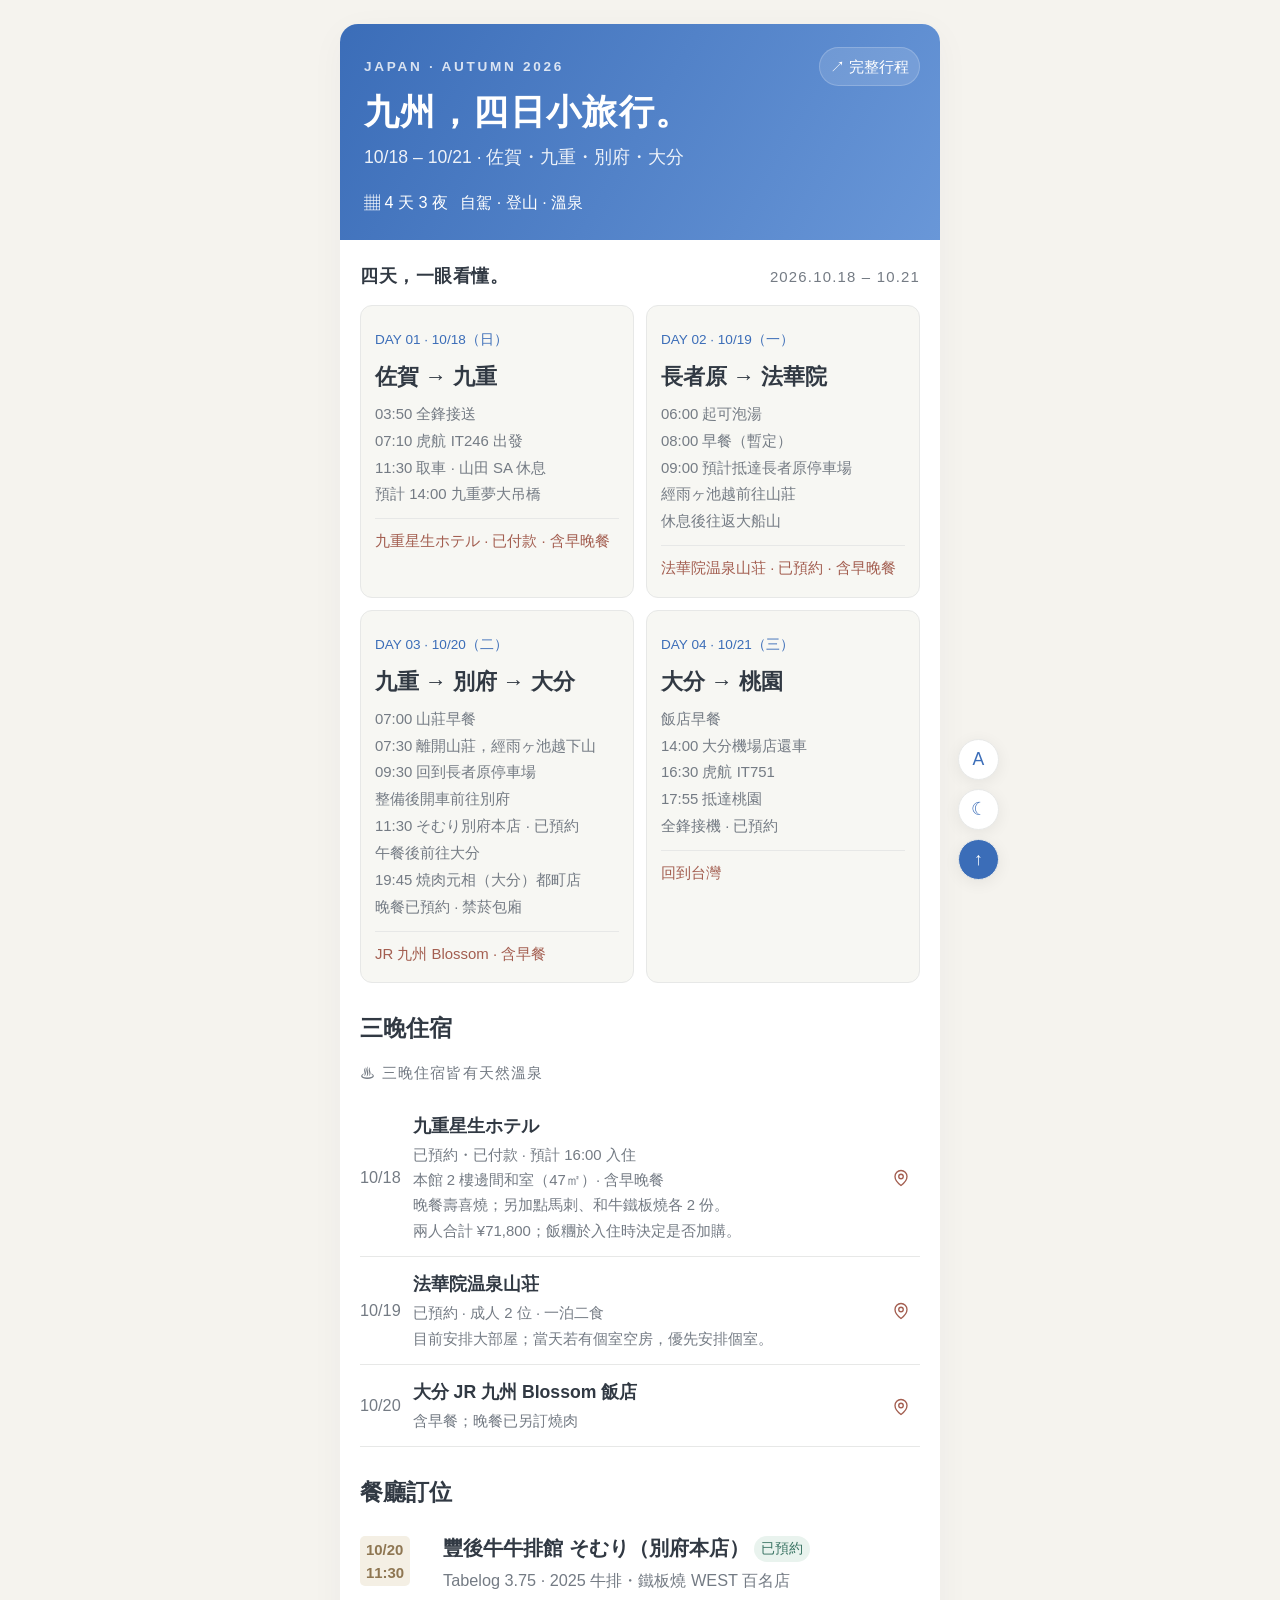
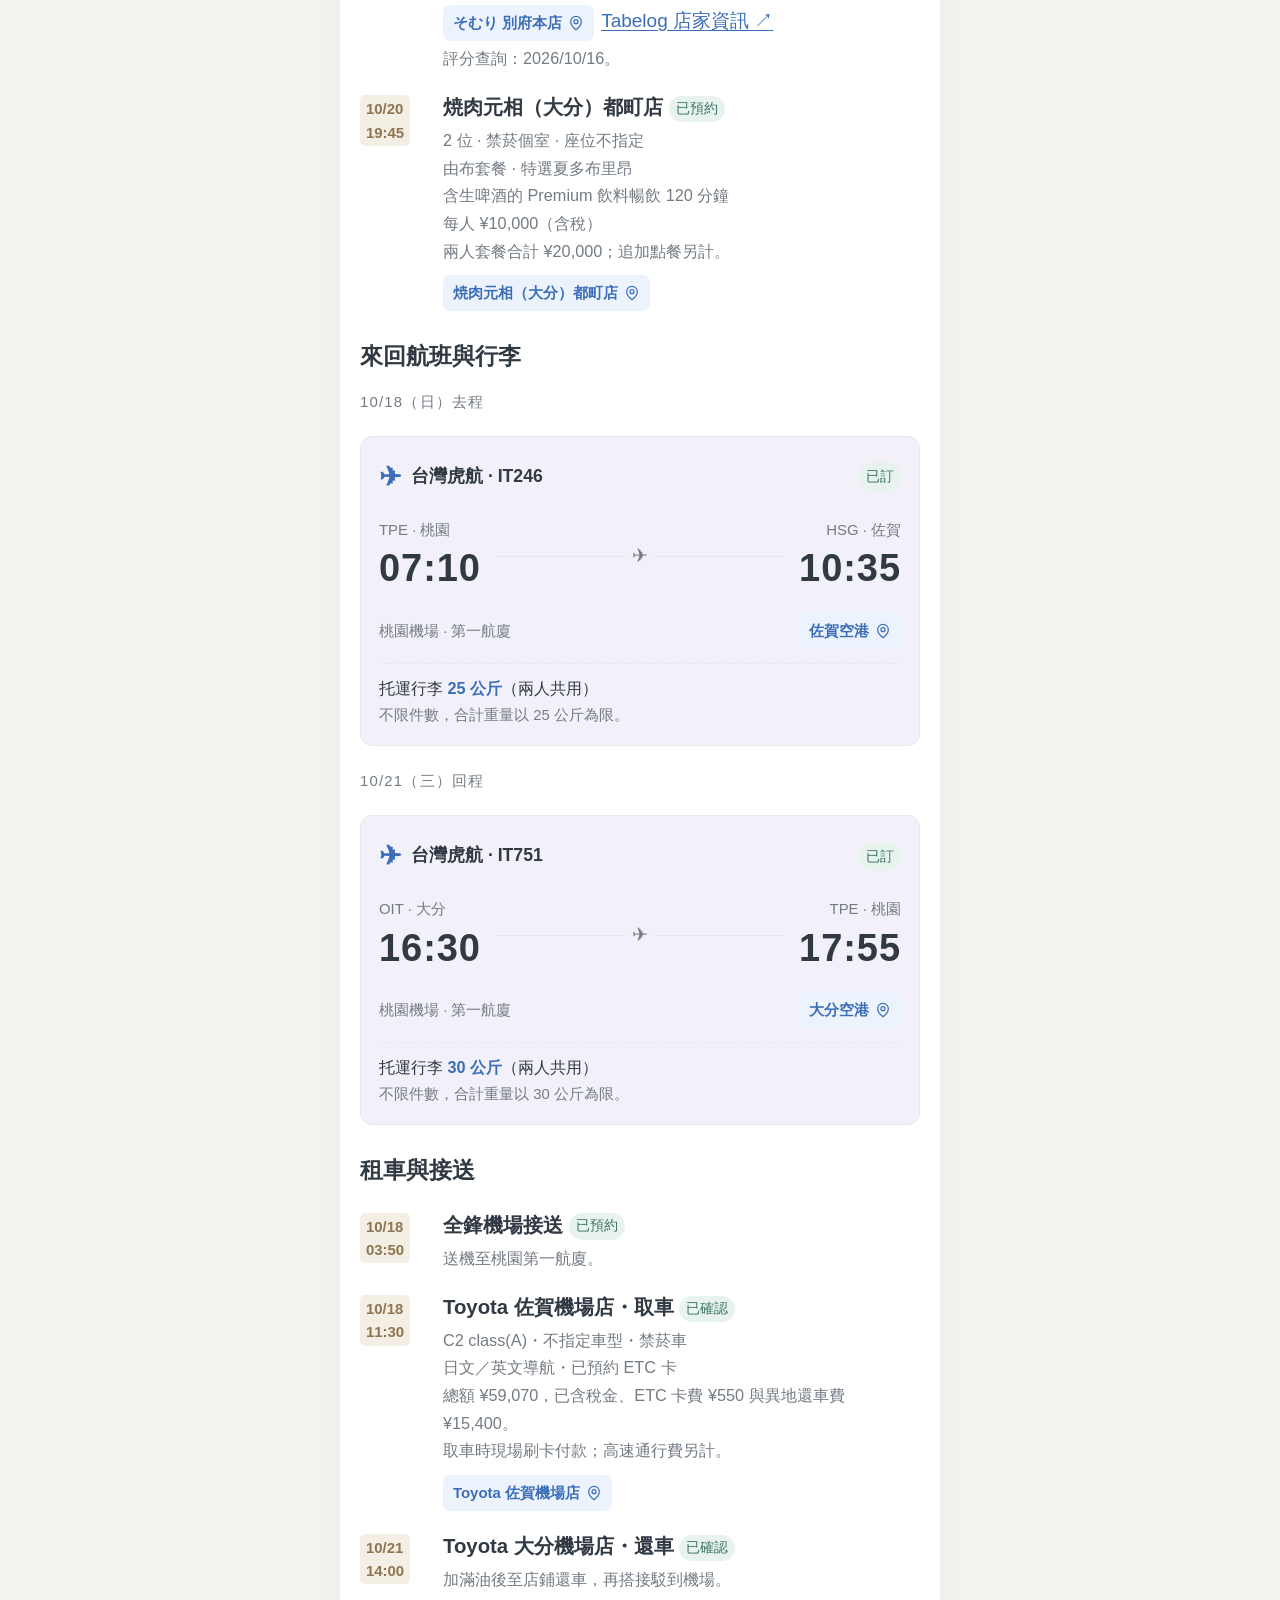
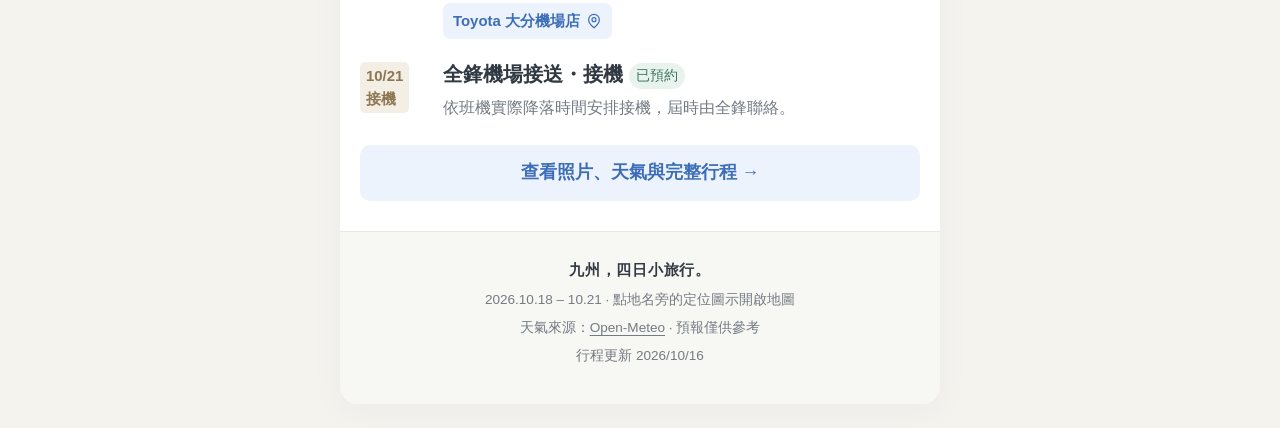
==== commit 61810506: "Replace Ichiran lunch with reserved Somuri Beppu steak lunch and photos" ====
--- a/summary.html
+++ b/summary.html
@@ -1 +1 @@
-<!doctype html><html lang="zh-Hant"><head><meta charset="utf-8"><meta name="viewport" content="width=device-width,initial-scale=1"><meta name="theme-color" content="#3b6db8"><meta name="description" content="2026 年 10 月 18 至 21 日九州四日行程：佐賀、九重、大分。航班、租車、住宿、照片與每日天氣。"><title>九州四日旅 · 簡易行程表</title><script>try{var t=localStorage.getItem('trip-2026-10-theme');document.documentElement.dataset.theme=t==='dark'?'dark':'light';var s=localStorage.getItem('trip-2026-10-scale');if(['1','1.12','1.24'].includes(s)){document.documentElement.dataset.scale=s;document.documentElement.style.setProperty('--scale',s);}}catch(e){}</script><link rel="stylesheet" href="styles.css?v=20261011-weather-row"></head><body id="top"><div class="container"><header class="hero"><span class="eyebrow">JAPAN · AUTUMN 2026</span><a class="view-link" href="index.html">↗ 完整行程</a><h1>九州，四日小旅行。</h1><p>10/18 – 10/21 · 佐賀・九重・大分</p><div class="hero-meta"><span>▦ 4 天 3 夜</span><span>自駕 · 登山 · 溫泉</span></div></header><main class="summary-content"><div class="section-caption"><strong>四天，一眼看懂。</strong><span>2026.10.18 – 10.21</span></div><div class="summary-grid"><a class="summary-card" href="index.html#day1"><small>DAY 01 · 10/18（日）</small><h2>佐賀 → 九重</h2><p>03:50 全鋒接送<br>07:10 虎航 IT246 出發<br>11:30 取車 · 山田 SA 休息<br>預計 14:00 九重夢大吊橋</p><div class="summary-stay">九重星生ホテル · 已付款 · 含早晚餐</div></a><a class="summary-card" href="index.html#day2"><small>DAY 02 · 10/19（一）</small><h2>長者原 → 法華院</h2><p>06:00 起可泡湯<br>08:00 早餐（暫定）<br>09:00 預計抵達長者原停車場<br>經雨ヶ池越前往山莊<br>休息後往返大船山</p><div class="summary-stay">法華院温泉山荘 · 已預約 · 含早晚餐</div></a><a class="summary-card" href="index.html#day3"><small>DAY 03 · 10/20（二）</small><h2>九重 → 大分</h2><p>07:00 山莊早餐<br>07:30 離開山莊，經雨ヶ池越下山<br>09:30 回到長者原停車場<br>整備後直接開車前往大分<br>11:30 一蘭拉麵・大分弁天店<br>19:45 焼肉元相（大分）都町店<br>晚餐已預約 · 禁菸包廂</p><div class="summary-stay">JR 九州 Blossom · 含早餐</div></a><a class="summary-card" href="index.html#day4"><small>DAY 04 · 10/21（三）</small><h2>大分 → 桃園</h2><p>飯店早餐<br>14:00 大分機場店還車<br>16:30 虎航 IT751<br>17:55 抵達桃園<br>全鋒接機 · 已預約</p><div class="summary-stay">回到台灣</div></a></div><h2 class="summary-title">三晚住宿</h2><p class="section-caption">♨ 三晚住宿皆有天然溫泉</p><div class="stay-row"><span class="date">10/18</span><div><h3>九重星生ホテル</h3><p>已預約・已付款 · 預計 16:00 入住<br>本館 2 樓邊間和室（47㎡）· 含早晚餐<br>晚餐壽喜燒；另加點馬刺、和牛鐵板燒各 2 份。<br>兩人合計 ¥71,800；飯糰於入住時決定是否加購。</p></div><a class="stay-pin" href="https://www.google.com/maps/search/?api=1&amp;query=%E4%B9%9D%E9%87%8D%E6%98%9F%E7%94%9F%E3%83%9B%E3%83%86%E3%83%AB%20%E5%A4%A7%E5%88%86%E7%9C%8C%E7%8E%96%E7%8F%A0%E9%83%A1%E4%B9%9D%E9%87%8D%E7%94%BA%E7%94%B0%E9%87%8E230" target="_blank" rel="noopener noreferrer"><span class="sr-only">九重星生ホテル</span><svg viewBox="0 0 24 24" fill="none" stroke="currentColor" stroke-width="1.8" aria-hidden="true"><path d="M20 10c0 6-8 12-8 12S4 16 4 10a8 8 0 1 1 16 0Z"/><circle cx="12" cy="10" r="3"/></svg></a></div><div class="stay-row"><span class="date">10/19</span><div><h3>法華院温泉山荘</h3><p>已預約 · 成人 2 位 · 一泊二食<br>目前安排大部屋；當天若有個室空房，優先安排個室。</p></div><a class="stay-pin" href="https://maps.app.goo.gl/927fi7xS3Q4PLwQB8" target="_blank" rel="noopener noreferrer"><span class="sr-only">法華院温泉山荘</span><svg viewBox="0 0 24 24" fill="none" stroke="currentColor" stroke-width="1.8" aria-hidden="true"><path d="M20 10c0 6-8 12-8 12S4 16 4 10a8 8 0 1 1 16 0Z"/><circle cx="12" cy="10" r="3"/></svg></a></div><div class="stay-row"><span class="date">10/20</span><div><h3>大分 JR 九州 Blossom 飯店</h3><p>含早餐；晚餐已另訂燒肉</p></div><a class="stay-pin" href="https://maps.app.goo.gl/UFtnb4A1TBKKUvmF8" target="_blank" rel="noopener noreferrer"><span class="sr-only">大分 JR 九州 Blossom 飯店</span><svg viewBox="0 0 24 24" fill="none" stroke="currentColor" stroke-width="1.8" aria-hidden="true"><path d="M20 10c0 6-8 12-8 12S4 16 4 10a8 8 0 1 1 16 0Z"/><circle cx="12" cy="10" r="3"/></svg></a></div><h2 class="summary-title">晚餐訂位</h2><div class="spot"><div class="spot-time"><b>10/20<br>19:45</b></div><div class="spot-body"><h3>焼肉元相（大分）都町店 <span class="status">已預約</span></h3><p>2 位 · 禁菸個室 · 座位不指定<br>由布套餐 · 特選夏多布里昂<br>含生啤酒的 Premium 飲料暢飲 120 分鐘<br>每人 ¥10,000（含稅）<br>兩人套餐合計 ¥20,000；追加點餐另計。</p><div class="links"><a class="map-link" href="https://maps.app.goo.gl/7Efxhar2c1gydk62A" target="_blank" rel="noopener noreferrer">焼肉元相（大分）都町店<svg viewBox="0 0 24 24" fill="none" stroke="currentColor" stroke-width="1.8" aria-hidden="true"><path d="M20 10c0 6-8 12-8 12S4 16 4 10a8 8 0 1 1 16 0Z"/><circle cx="12" cy="10" r="3"/></svg></a></div></div></div><h2 class="summary-title">來回航班與行李</h2><p class="section-caption">10/18（日）去程</p><article class="flight-card" aria-label="去程航班 IT246"><div class="flight-head"><span class="plane" aria-hidden="true">✈</span><span>台灣虎航 · IT246</span><span class="status">已訂</span></div><div class="flight-route"><div class="flight-end"><small>TPE · 桃園</small><strong>07:10</strong></div><span class="flight-arrow" aria-hidden="true">✈</span><div class="flight-end"><small>HSG · 佐賀</small><strong>10:35</strong></div></div><div class="flight-foot"><span>桃園機場 · 第一航廈</span><a class="map-link" href="https://www.google.com/maps/search/?api=1&amp;query=%E4%BD%90%E8%B3%80%E7%A9%BA%E6%B8%AF" target="_blank" rel="noopener noreferrer">佐賀空港<svg viewBox="0 0 24 24" fill="none" stroke="currentColor" stroke-width="1.8" aria-hidden="true"><path d="M20 10c0 6-8 12-8 12S4 16 4 10a8 8 0 1 1 16 0Z"/><circle cx="12" cy="10" r="3"/></svg></a></div><div class="baggage">托運行李 <strong>25 公斤</strong>（兩人共用）<small>不限件數，合計重量以 25 公斤為限。</small></div></article><p class="section-caption">10/21（三）回程</p><article class="flight-card" aria-label="回程航班 IT751"><div class="flight-head"><span class="plane" aria-hidden="true">✈</span><span>台灣虎航 · IT751</span><span class="status">已訂</span></div><div class="flight-route"><div class="flight-end"><small>OIT · 大分</small><strong>16:30</strong></div><span class="flight-arrow" aria-hidden="true">✈</span><div class="flight-end"><small>TPE · 桃園</small><strong>17:55</strong></div></div><div class="flight-foot"><span>桃園機場 · 第一航廈</span><a class="map-link" href="https://www.google.com/maps/search/?api=1&amp;query=%E5%A4%A7%E5%88%86%E7%A9%BA%E6%B8%AF" target="_blank" rel="noopener noreferrer">大分空港<svg viewBox="0 0 24 24" fill="none" stroke="currentColor" stroke-width="1.8" aria-hidden="true"><path d="M20 10c0 6-8 12-8 12S4 16 4 10a8 8 0 1 1 16 0Z"/><circle cx="12" cy="10" r="3"/></svg></a></div><div class="baggage">托運行李 <strong>30 公斤</strong>（兩人共用）<small>不限件數，合計重量以 30 公斤為限。</small></div></article><h2 class="summary-title">租車與接送</h2><div class="spot"><div class="spot-time"><b>10/18<br>03:50</b></div><div class="spot-body"><h3>全鋒機場接送 <span class="status">已預約</span></h3><p>送機至桃園第一航廈。</p></div></div><div class="spot"><div class="spot-time"><b>10/18<br>11:30</b></div><div class="spot-body"><h3>Toyota 佐賀機場店・取車 <span class="status">已確認</span></h3><p>C2 class(A)・不指定車型・禁菸車<br>日文／英文導航・已預約 ETC 卡<br>總額 ¥59,070，已含稅金、ETC 卡費 ¥550 與異地還車費 ¥15,400。<br>取車時現場刷卡付款；高速通行費另計。</p><div class="links"><a class="map-link" href="https://www.google.com/maps/search/?api=1&amp;query=%E3%83%88%E3%83%A8%E3%82%BF%E3%83%AC%E3%83%B3%E3%82%BF%E3%82%AB%E3%83%BC%20%E4%BD%90%E8%B3%80%E7%A9%BA%E6%B8%AF%E5%BA%97%20%E4%BD%90%E8%B3%80%E5%B8%82%E5%B7%9D%E5%89%AF%E7%94%BA%E5%A4%A7%E5%AD%97%E7%8A%AC%E4%BA%95%E9%81%939476-187" target="_blank" rel="noopener noreferrer">Toyota 佐賀機場店<svg viewBox="0 0 24 24" fill="none" stroke="currentColor" stroke-width="1.8" aria-hidden="true"><path d="M20 10c0 6-8 12-8 12S4 16 4 10a8 8 0 1 1 16 0Z"/><circle cx="12" cy="10" r="3"/></svg></a></div></div></div><div class="spot"><div class="spot-time"><b>10/21<br>14:00</b></div><div class="spot-body"><h3>Toyota 大分機場店・還車 <span class="status">已確認</span></h3><p>加滿油後至店鋪還車，再搭接駁到機場。</p><div class="links"><a class="map-link" href="https://maps.app.goo.gl/buRkkpWX2ztvm2YX8" target="_blank" rel="noopener noreferrer">Toyota 大分機場店<svg viewBox="0 0 24 24" fill="none" stroke="currentColor" stroke-width="1.8" aria-hidden="true"><path d="M20 10c0 6-8 12-8 12S4 16 4 10a8 8 0 1 1 16 0Z"/><circle cx="12" cy="10" r="3"/></svg></a></div></div></div><div class="spot"><div class="spot-time"><b>10/21<br>接機</b></div><div class="spot-body"><h3>全鋒機場接送・接機 <span class="status">已預約</span></h3><p>依班機實際降落時間安排接機，屆時由全鋒聯絡。</p></div></div><a class="summary-jump" href="index.html">查看照片、天氣與完整行程 →</a></main><footer class="footer"><b>九州，四日小旅行。</b><p>2026.10.18 – 10.21 · 點地名旁的定位圖示開啟地圖</p><p>天氣來源：<a href="https://open-meteo.com/" target="_blank" rel="noopener noreferrer">Open-Meteo</a> · 預報僅供參考</p><p>行程更新 2026/10/15</p></footer></div><div class="float-tools" aria-label="閱讀工具"><button type="button" id="textToggle" aria-label="字體大小">A</button><button type="button" id="themeToggle" aria-label="切換深色模式">☾</button><a href="#top" aria-label="回到頂部">↑</a></div><script src="app.js?v=20261011-close-center" defer></script><script src="weather.js?v=20261010-3h" defer></script></body></html>+<!doctype html><html lang="zh-Hant"><head><meta charset="utf-8"><meta name="viewport" content="width=device-width,initial-scale=1"><meta name="theme-color" content="#3b6db8"><meta name="description" content="2026 年 10 月 18 至 21 日九州四日行程：佐賀、九重、別府、大分。航班、租車、住宿、照片與每日天氣。"><title>九州四日旅 · 簡易行程表</title><script>try{var t=localStorage.getItem('trip-2026-10-theme');document.documentElement.dataset.theme=t==='dark'?'dark':'light';var s=localStorage.getItem('trip-2026-10-scale');if(['1','1.12','1.24'].includes(s)){document.documentElement.dataset.scale=s;document.documentElement.style.setProperty('--scale',s);}}catch(e){}</script><link rel="stylesheet" href="styles.css?v=20261011-weather-row"></head><body id="top"><div class="container"><header class="hero"><span class="eyebrow">JAPAN · AUTUMN 2026</span><a class="view-link" href="index.html">↗ 完整行程</a><h1>九州，四日小旅行。</h1><p>10/18 – 10/21 · 佐賀・九重・別府・大分</p><div class="hero-meta"><span>▦ 4 天 3 夜</span><span>自駕 · 登山 · 溫泉</span></div></header><main class="summary-content"><div class="section-caption"><strong>四天，一眼看懂。</strong><span>2026.10.18 – 10.21</span></div><div class="summary-grid"><a class="summary-card" href="index.html#day1"><small>DAY 01 · 10/18（日）</small><h2>佐賀 → 九重</h2><p>03:50 全鋒接送<br>07:10 虎航 IT246 出發<br>11:30 取車 · 山田 SA 休息<br>預計 14:00 九重夢大吊橋</p><div class="summary-stay">九重星生ホテル · 已付款 · 含早晚餐</div></a><a class="summary-card" href="index.html#day2"><small>DAY 02 · 10/19（一）</small><h2>長者原 → 法華院</h2><p>06:00 起可泡湯<br>08:00 早餐（暫定）<br>09:00 預計抵達長者原停車場<br>經雨ヶ池越前往山莊<br>休息後往返大船山</p><div class="summary-stay">法華院温泉山荘 · 已預約 · 含早晚餐</div></a><a class="summary-card" href="index.html#day3"><small>DAY 03 · 10/20（二）</small><h2>九重 → 別府 → 大分</h2><p>07:00 山莊早餐<br>07:30 離開山莊，經雨ヶ池越下山<br>09:30 回到長者原停車場<br>整備後開車前往別府<br>11:30 そむり別府本店 · 已預約<br>午餐後前往大分<br>19:45 焼肉元相（大分）都町店<br>晚餐已預約 · 禁菸包廂</p><div class="summary-stay">JR 九州 Blossom · 含早餐</div></a><a class="summary-card" href="index.html#day4"><small>DAY 04 · 10/21（三）</small><h2>大分 → 桃園</h2><p>飯店早餐<br>14:00 大分機場店還車<br>16:30 虎航 IT751<br>17:55 抵達桃園<br>全鋒接機 · 已預約</p><div class="summary-stay">回到台灣</div></a></div><h2 class="summary-title">三晚住宿</h2><p class="section-caption">♨ 三晚住宿皆有天然溫泉</p><div class="stay-row"><span class="date">10/18</span><div><h3>九重星生ホテル</h3><p>已預約・已付款 · 預計 16:00 入住<br>本館 2 樓邊間和室（47㎡）· 含早晚餐<br>晚餐壽喜燒；另加點馬刺、和牛鐵板燒各 2 份。<br>兩人合計 ¥71,800；飯糰於入住時決定是否加購。</p></div><a class="stay-pin" href="https://www.google.com/maps/search/?api=1&amp;query=%E4%B9%9D%E9%87%8D%E6%98%9F%E7%94%9F%E3%83%9B%E3%83%86%E3%83%AB%20%E5%A4%A7%E5%88%86%E7%9C%8C%E7%8E%96%E7%8F%A0%E9%83%A1%E4%B9%9D%E9%87%8D%E7%94%BA%E7%94%B0%E9%87%8E230" target="_blank" rel="noopener noreferrer"><span class="sr-only">九重星生ホテル</span><svg viewBox="0 0 24 24" fill="none" stroke="currentColor" stroke-width="1.8" aria-hidden="true"><path d="M20 10c0 6-8 12-8 12S4 16 4 10a8 8 0 1 1 16 0Z"/><circle cx="12" cy="10" r="3"/></svg></a></div><div class="stay-row"><span class="date">10/19</span><div><h3>法華院温泉山荘</h3><p>已預約 · 成人 2 位 · 一泊二食<br>目前安排大部屋；當天若有個室空房，優先安排個室。</p></div><a class="stay-pin" href="https://maps.app.goo.gl/927fi7xS3Q4PLwQB8" target="_blank" rel="noopener noreferrer"><span class="sr-only">法華院温泉山荘</span><svg viewBox="0 0 24 24" fill="none" stroke="currentColor" stroke-width="1.8" aria-hidden="true"><path d="M20 10c0 6-8 12-8 12S4 16 4 10a8 8 0 1 1 16 0Z"/><circle cx="12" cy="10" r="3"/></svg></a></div><div class="stay-row"><span class="date">10/20</span><div><h3>大分 JR 九州 Blossom 飯店</h3><p>含早餐；晚餐已另訂燒肉</p></div><a class="stay-pin" href="https://maps.app.goo.gl/UFtnb4A1TBKKUvmF8" target="_blank" rel="noopener noreferrer"><span class="sr-only">大分 JR 九州 Blossom 飯店</span><svg viewBox="0 0 24 24" fill="none" stroke="currentColor" stroke-width="1.8" aria-hidden="true"><path d="M20 10c0 6-8 12-8 12S4 16 4 10a8 8 0 1 1 16 0Z"/><circle cx="12" cy="10" r="3"/></svg></a></div><h2 class="summary-title">餐廳訂位</h2><div class="spot"><div class="spot-time"><b>10/20<br>11:30</b></div><div class="spot-body"><h3>豐後牛牛排館 そむり（別府本店） <span class="status">已預約</span></h3><p>Tabelog 3.75 · 2025 牛排・鐵板燒 WEST 百名店</p><div class="links"><a class="map-link" href="https://maps.app.goo.gl/q9ycQ45SiwL5s9re8" target="_blank" rel="noopener noreferrer">そむり 別府本店<svg viewBox="0 0 24 24" fill="none" stroke="currentColor" stroke-width="1.8" aria-hidden="true"><path d="M20 10c0 6-8 12-8 12S4 16 4 10a8 8 0 1 1 16 0Z"/><circle cx="12" cy="10" r="3"/></svg></a><a href="https://tabelog.com/oita/A4402/A440202/44003334/" target="_blank" rel="noopener noreferrer">Tabelog 店家資訊 ↗</a></div><p class="credit">評分查詢：2026/10/16。</p></div></div><div class="spot"><div class="spot-time"><b>10/20<br>19:45</b></div><div class="spot-body"><h3>焼肉元相（大分）都町店 <span class="status">已預約</span></h3><p>2 位 · 禁菸個室 · 座位不指定<br>由布套餐 · 特選夏多布里昂<br>含生啤酒的 Premium 飲料暢飲 120 分鐘<br>每人 ¥10,000（含稅）<br>兩人套餐合計 ¥20,000；追加點餐另計。</p><div class="links"><a class="map-link" href="https://maps.app.goo.gl/7Efxhar2c1gydk62A" target="_blank" rel="noopener noreferrer">焼肉元相（大分）都町店<svg viewBox="0 0 24 24" fill="none" stroke="currentColor" stroke-width="1.8" aria-hidden="true"><path d="M20 10c0 6-8 12-8 12S4 16 4 10a8 8 0 1 1 16 0Z"/><circle cx="12" cy="10" r="3"/></svg></a></div></div></div><h2 class="summary-title">來回航班與行李</h2><p class="section-caption">10/18（日）去程</p><article class="flight-card" aria-label="去程航班 IT246"><div class="flight-head"><span class="plane" aria-hidden="true">✈</span><span>台灣虎航 · IT246</span><span class="status">已訂</span></div><div class="flight-route"><div class="flight-end"><small>TPE · 桃園</small><strong>07:10</strong></div><span class="flight-arrow" aria-hidden="true">✈</span><div class="flight-end"><small>HSG · 佐賀</small><strong>10:35</strong></div></div><div class="flight-foot"><span>桃園機場 · 第一航廈</span><a class="map-link" href="https://www.google.com/maps/search/?api=1&amp;query=%E4%BD%90%E8%B3%80%E7%A9%BA%E6%B8%AF" target="_blank" rel="noopener noreferrer">佐賀空港<svg viewBox="0 0 24 24" fill="none" stroke="currentColor" stroke-width="1.8" aria-hidden="true"><path d="M20 10c0 6-8 12-8 12S4 16 4 10a8 8 0 1 1 16 0Z"/><circle cx="12" cy="10" r="3"/></svg></a></div><div class="baggage">托運行李 <strong>25 公斤</strong>（兩人共用）<small>不限件數，合計重量以 25 公斤為限。</small></div></article><p class="section-caption">10/21（三）回程</p><article class="flight-card" aria-label="回程航班 IT751"><div class="flight-head"><span class="plane" aria-hidden="true">✈</span><span>台灣虎航 · IT751</span><span class="status">已訂</span></div><div class="flight-route"><div class="flight-end"><small>OIT · 大分</small><strong>16:30</strong></div><span class="flight-arrow" aria-hidden="true">✈</span><div class="flight-end"><small>TPE · 桃園</small><strong>17:55</strong></div></div><div class="flight-foot"><span>桃園機場 · 第一航廈</span><a class="map-link" href="https://www.google.com/maps/search/?api=1&amp;query=%E5%A4%A7%E5%88%86%E7%A9%BA%E6%B8%AF" target="_blank" rel="noopener noreferrer">大分空港<svg viewBox="0 0 24 24" fill="none" stroke="currentColor" stroke-width="1.8" aria-hidden="true"><path d="M20 10c0 6-8 12-8 12S4 16 4 10a8 8 0 1 1 16 0Z"/><circle cx="12" cy="10" r="3"/></svg></a></div><div class="baggage">托運行李 <strong>30 公斤</strong>（兩人共用）<small>不限件數，合計重量以 30 公斤為限。</small></div></article><h2 class="summary-title">租車與接送</h2><div class="spot"><div class="spot-time"><b>10/18<br>03:50</b></div><div class="spot-body"><h3>全鋒機場接送 <span class="status">已預約</span></h3><p>送機至桃園第一航廈。</p></div></div><div class="spot"><div class="spot-time"><b>10/18<br>11:30</b></div><div class="spot-body"><h3>Toyota 佐賀機場店・取車 <span class="status">已確認</span></h3><p>C2 class(A)・不指定車型・禁菸車<br>日文／英文導航・已預約 ETC 卡<br>總額 ¥59,070，已含稅金、ETC 卡費 ¥550 與異地還車費 ¥15,400。<br>取車時現場刷卡付款；高速通行費另計。</p><div class="links"><a class="map-link" href="https://www.google.com/maps/search/?api=1&amp;query=%E3%83%88%E3%83%A8%E3%82%BF%E3%83%AC%E3%83%B3%E3%82%BF%E3%82%AB%E3%83%BC%20%E4%BD%90%E8%B3%80%E7%A9%BA%E6%B8%AF%E5%BA%97%20%E4%BD%90%E8%B3%80%E5%B8%82%E5%B7%9D%E5%89%AF%E7%94%BA%E5%A4%A7%E5%AD%97%E7%8A%AC%E4%BA%95%E9%81%939476-187" target="_blank" rel="noopener noreferrer">Toyota 佐賀機場店<svg viewBox="0 0 24 24" fill="none" stroke="currentColor" stroke-width="1.8" aria-hidden="true"><path d="M20 10c0 6-8 12-8 12S4 16 4 10a8 8 0 1 1 16 0Z"/><circle cx="12" cy="10" r="3"/></svg></a></div></div></div><div class="spot"><div class="spot-time"><b>10/21<br>14:00</b></div><div class="spot-body"><h3>Toyota 大分機場店・還車 <span class="status">已確認</span></h3><p>加滿油後至店鋪還車，再搭接駁到機場。</p><div class="links"><a class="map-link" href="https://maps.app.goo.gl/buRkkpWX2ztvm2YX8" target="_blank" rel="noopener noreferrer">Toyota 大分機場店<svg viewBox="0 0 24 24" fill="none" stroke="currentColor" stroke-width="1.8" aria-hidden="true"><path d="M20 10c0 6-8 12-8 12S4 16 4 10a8 8 0 1 1 16 0Z"/><circle cx="12" cy="10" r="3"/></svg></a></div></div></div><div class="spot"><div class="spot-time"><b>10/21<br>接機</b></div><div class="spot-body"><h3>全鋒機場接送・接機 <span class="status">已預約</span></h3><p>依班機實際降落時間安排接機，屆時由全鋒聯絡。</p></div></div><a class="summary-jump" href="index.html">查看照片、天氣與完整行程 →</a></main><footer class="footer"><b>九州，四日小旅行。</b><p>2026.10.18 – 10.21 · 點地名旁的定位圖示開啟地圖</p><p>天氣來源：<a href="https://open-meteo.com/" target="_blank" rel="noopener noreferrer">Open-Meteo</a> · 預報僅供參考</p><p>行程更新 2026/10/16</p></footer></div><div class="float-tools" aria-label="閱讀工具"><button type="button" id="textToggle" aria-label="字體大小">A</button><button type="button" id="themeToggle" aria-label="切換深色模式">☾</button><a href="#top" aria-label="回到頂部">↑</a></div><script src="app.js?v=20261011-close-center" defer></script><script src="weather.js?v=20261010-3h" defer></script></body></html>
--- a/styles.css
+++ b/styles.css
@@ -52,4 +52,4 @@
 #lightbox .lightbox-nav[hidden],#lightbox .lightbox-swipe-hint[hidden]{display:none}
 
 /* Compact lunch gallery, using the existing swipe controls. */
-#ichiran .carousel-track{aspect-ratio:2}
+#somuri .carousel-track{aspect-ratio:2}
